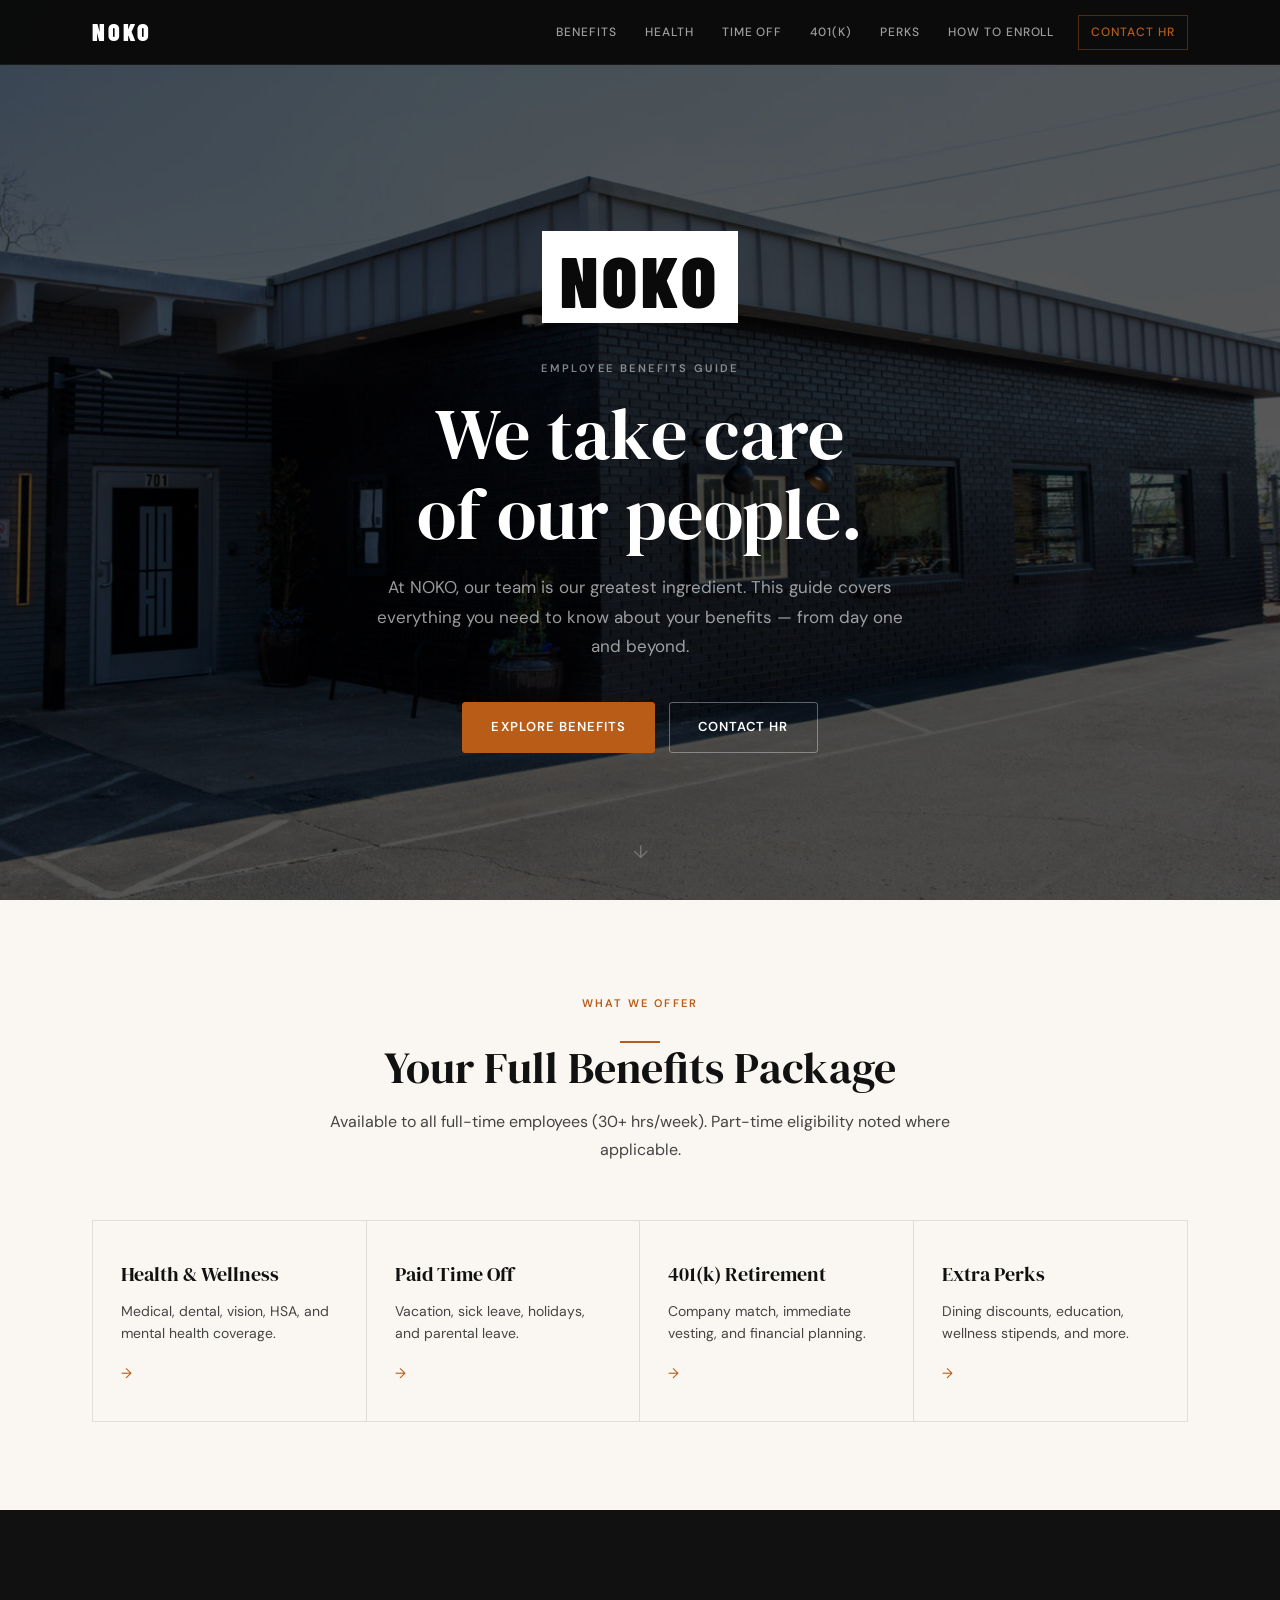
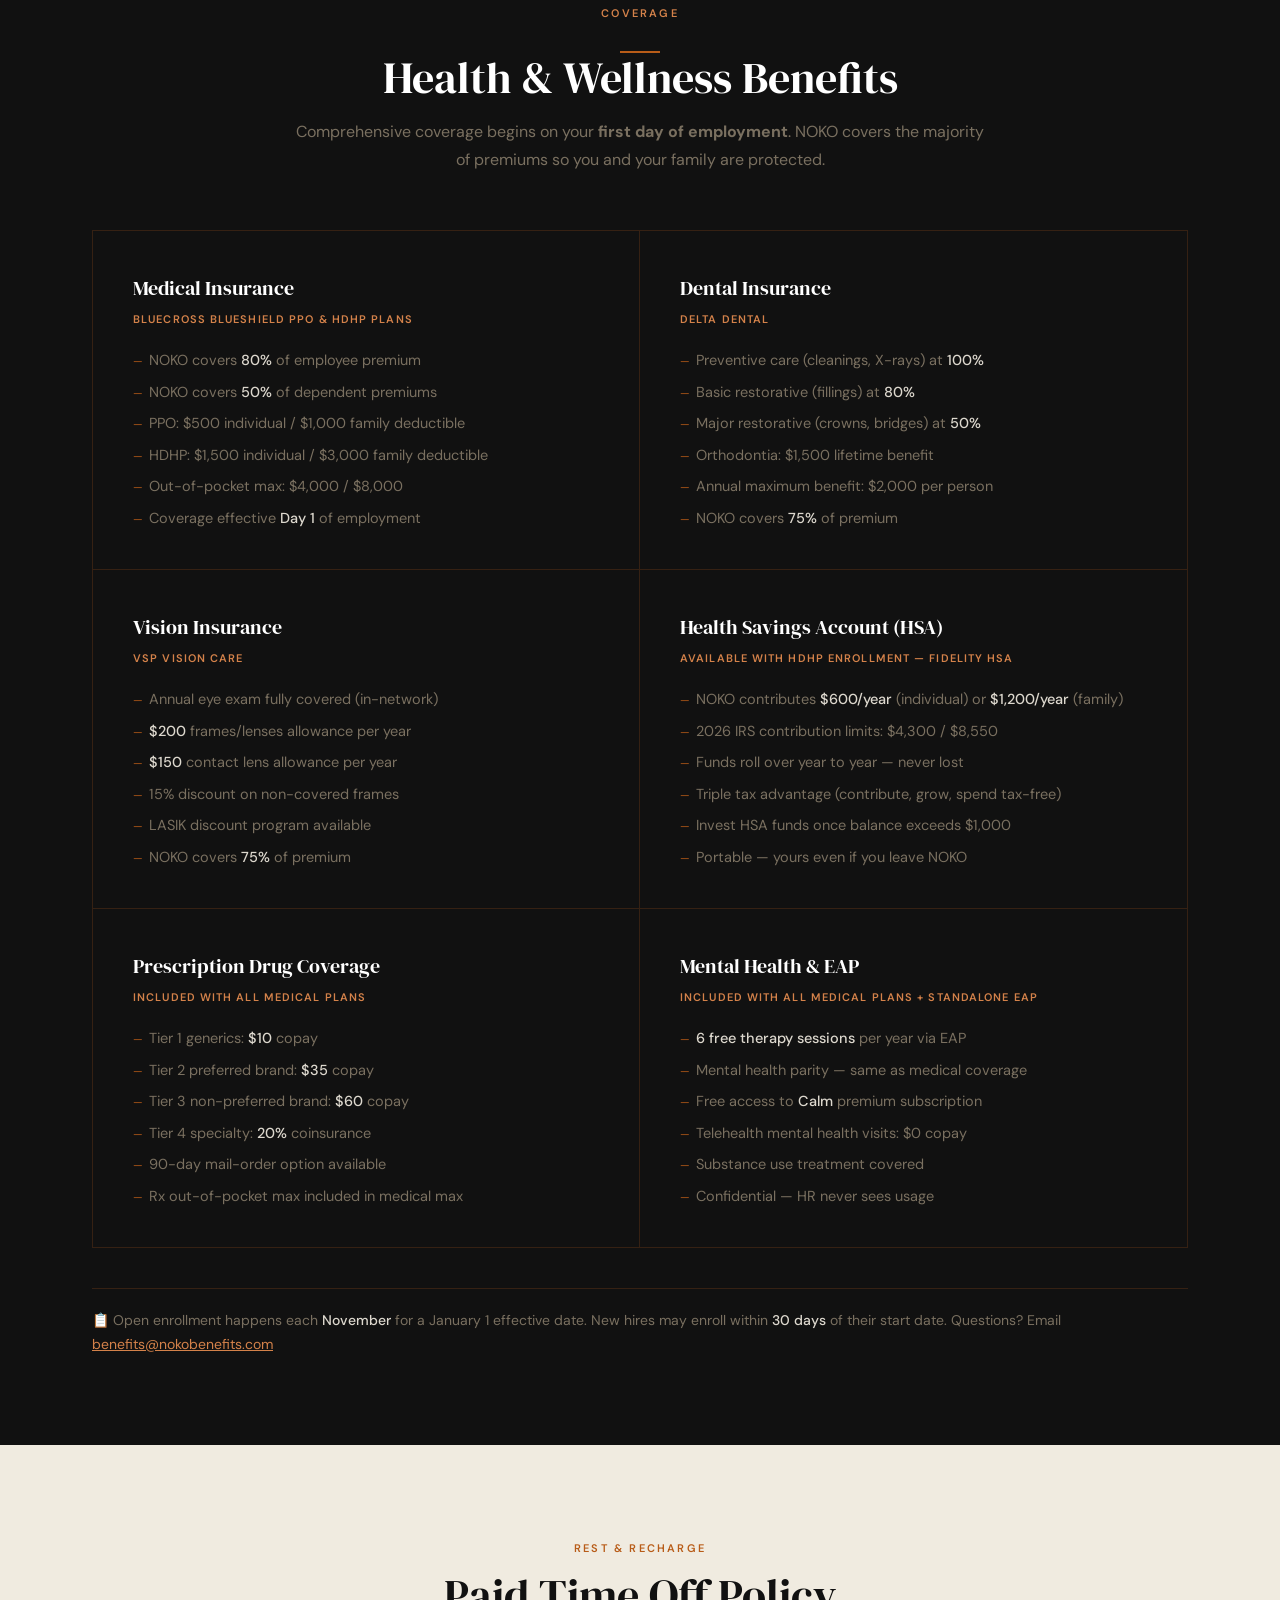
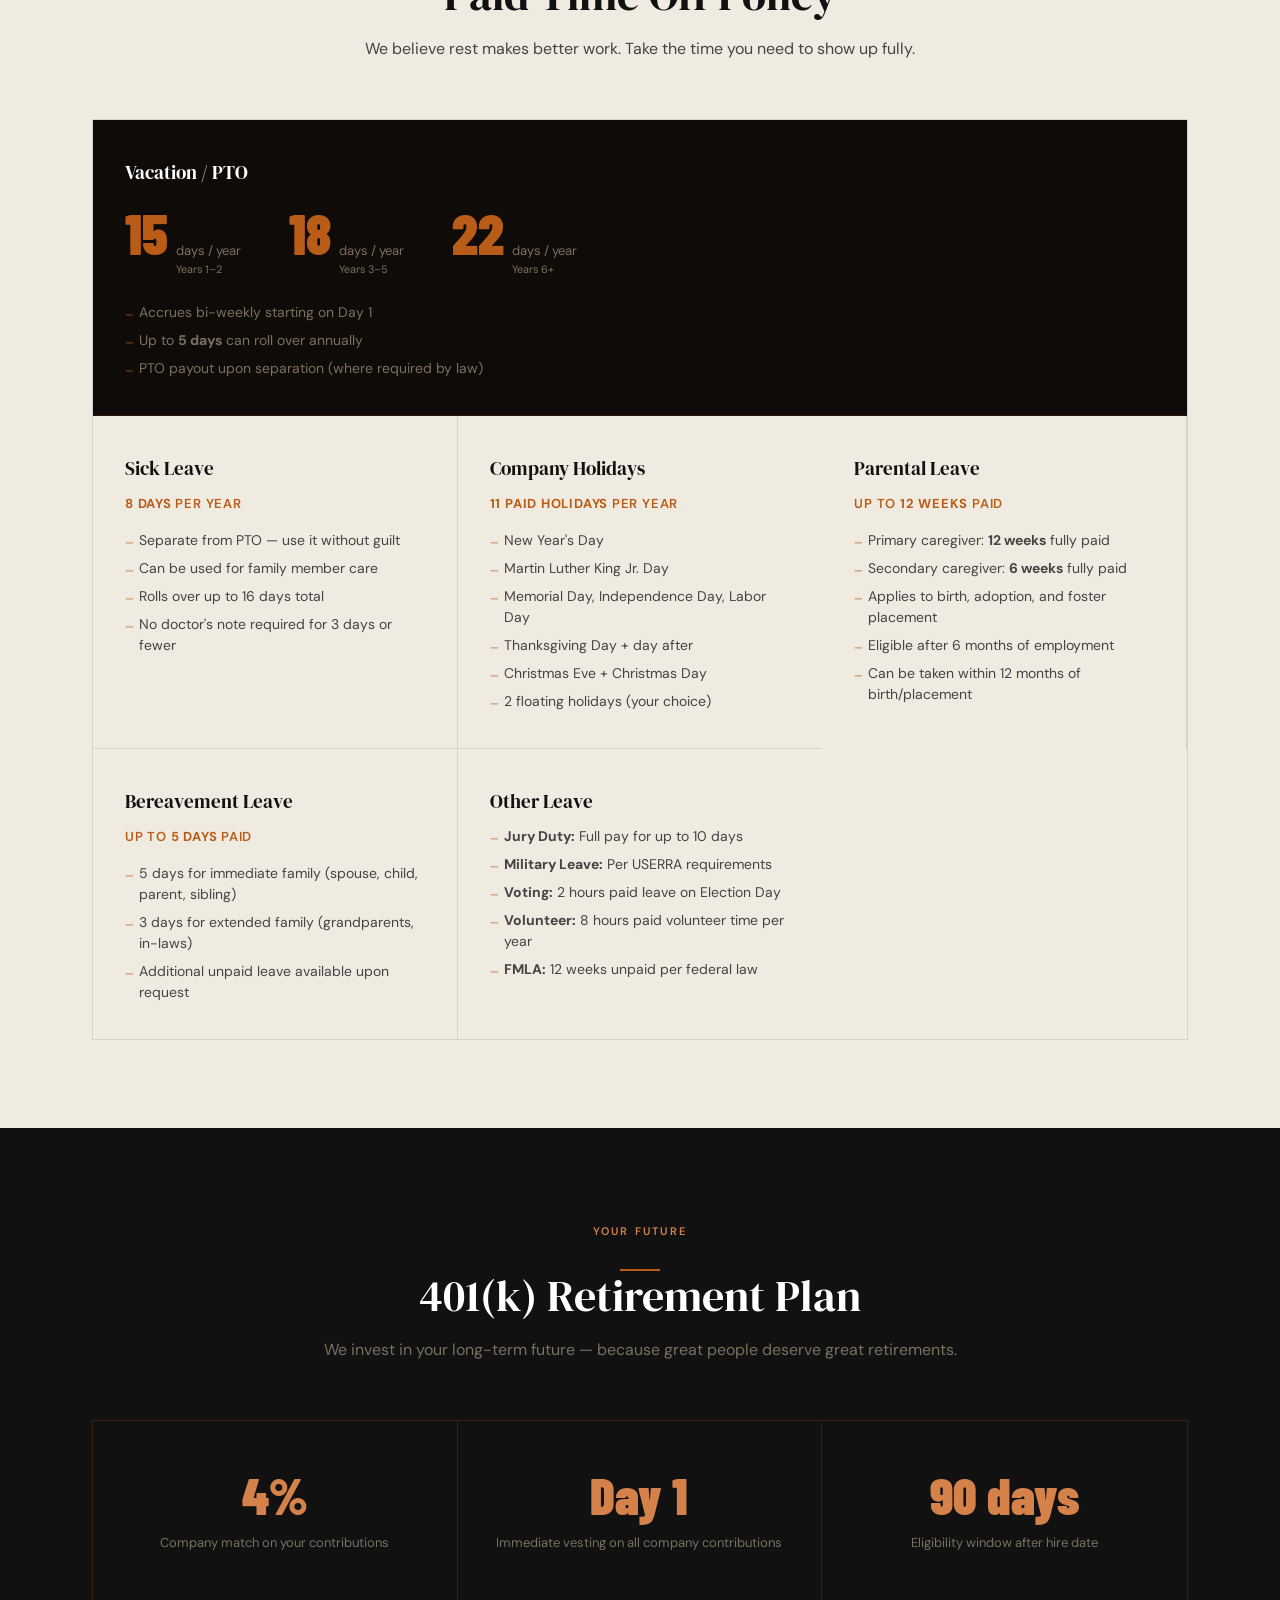
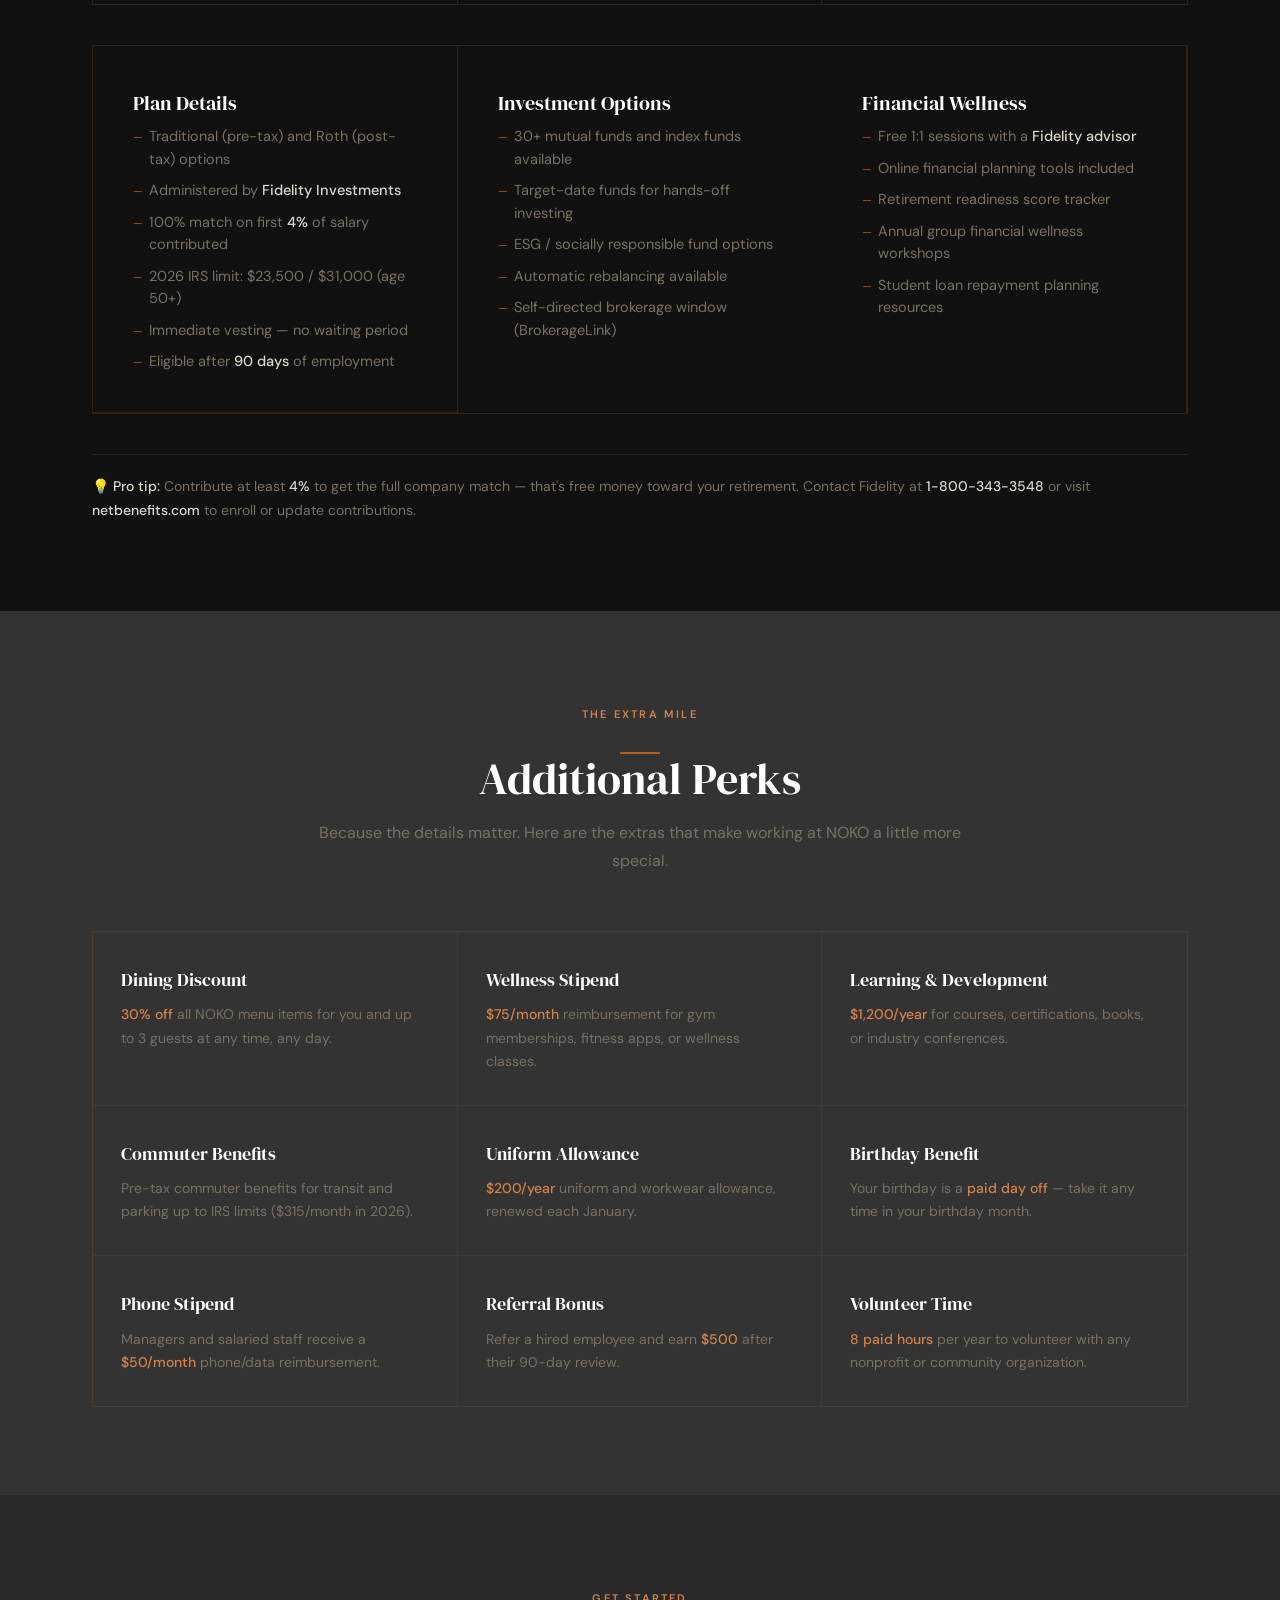
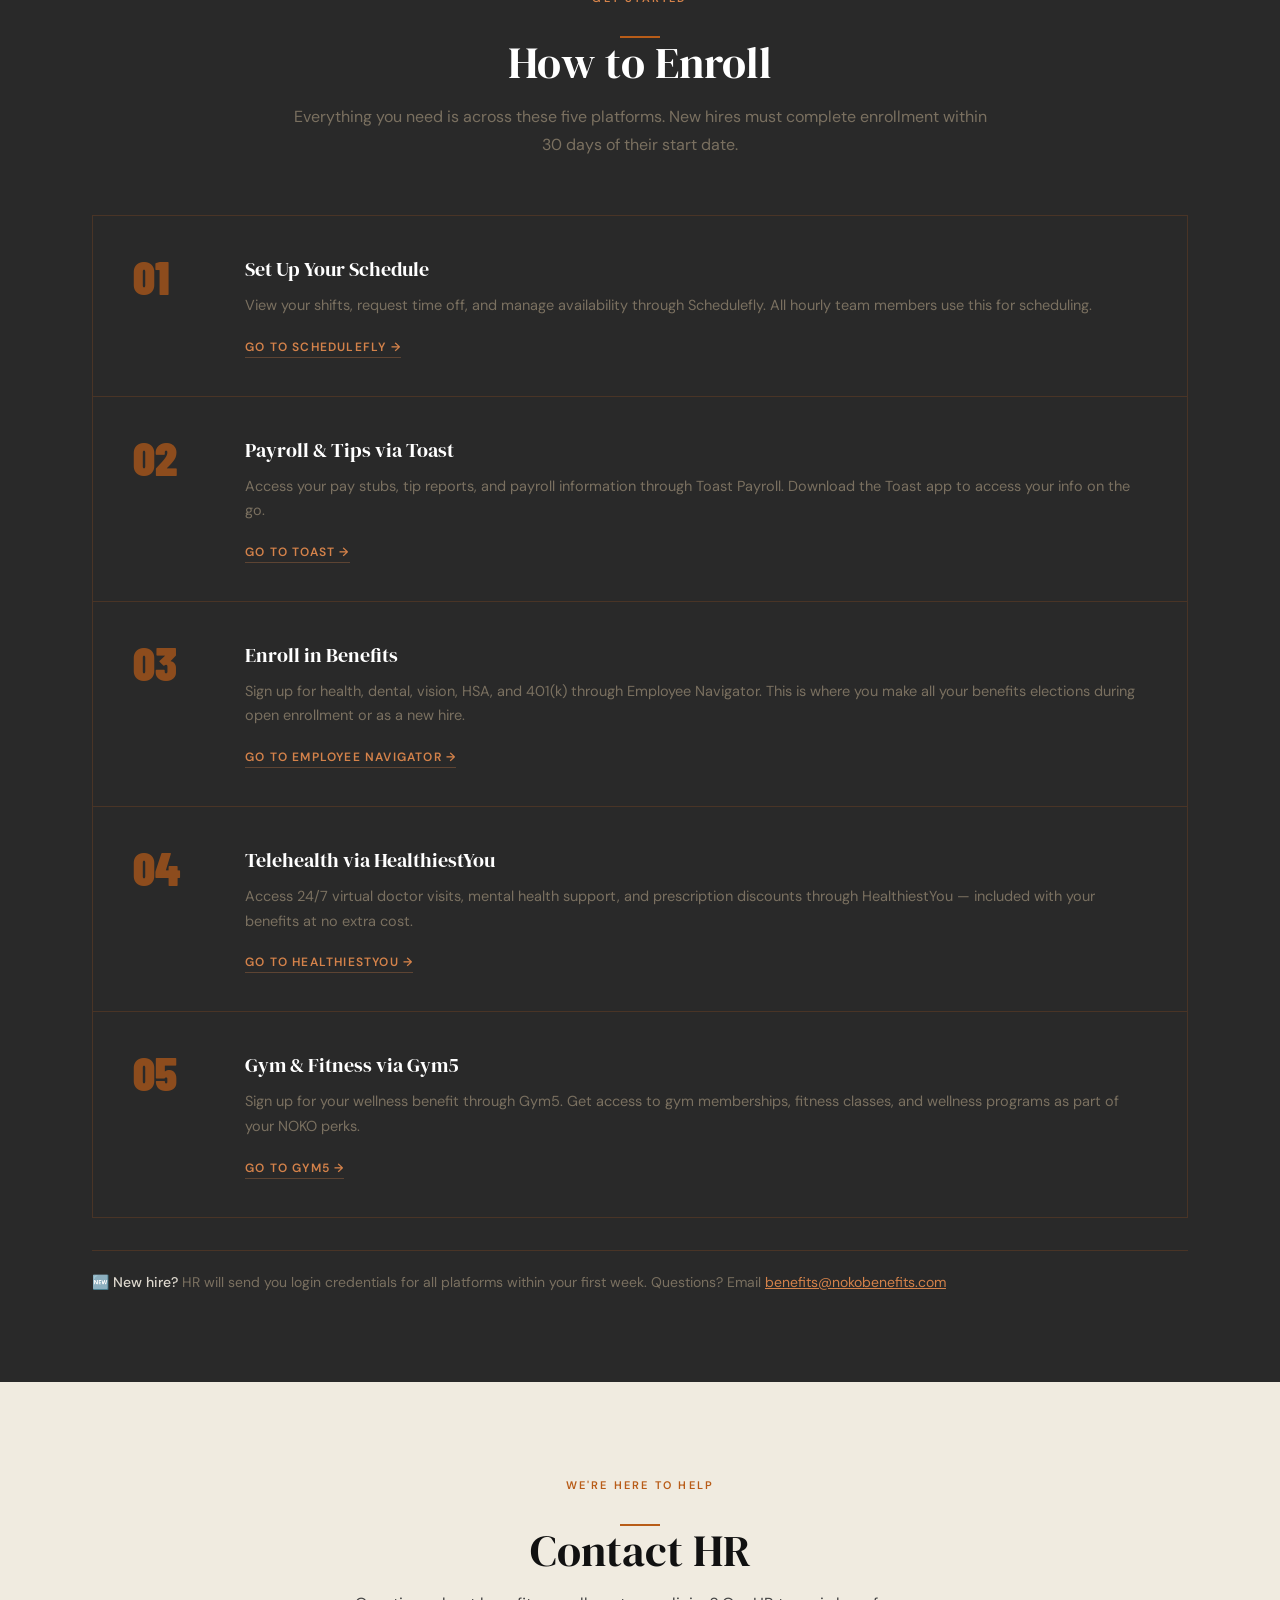
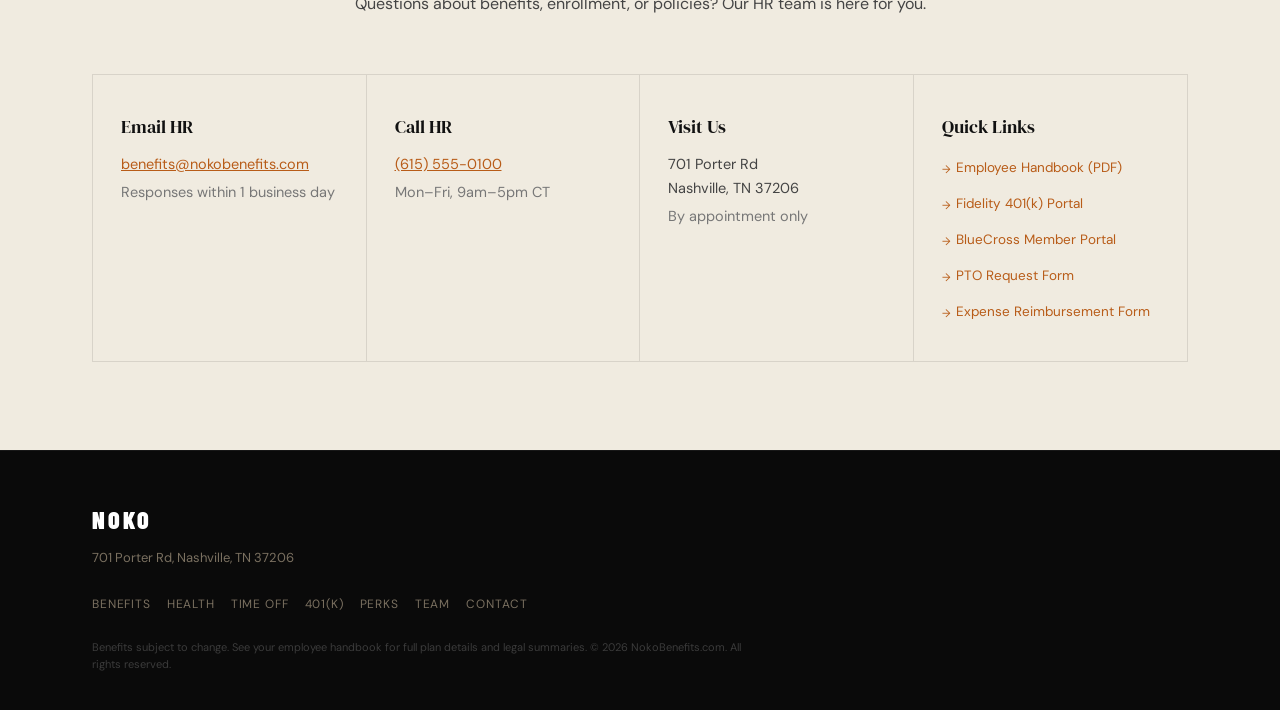
==== index.html @ 3b979378 "Redesign to traditional editorial style, less AI-looking - Replaced rounded bubbly cards with clean " ====
<!DOCTYPE html>
<html lang="en">
<head>
  <meta charset="UTF-8" />
  <meta name="viewport" content="width=device-width, initial-scale=1.0" />
  <title>NokoBenefits.com — Employee Benefits</title>
  <link rel="preconnect" href="https://fonts.googleapis.com" />
  <link rel="preconnect" href="https://fonts.gstatic.com" crossorigin />
  <link href="https://fonts.googleapis.com/css2?family=Barlow+Condensed:wght@700;800;900&family=DM+Serif+Display&family=DM+Sans:wght@300;400;500;600&display=swap" rel="stylesheet" />
  <link rel="stylesheet" href="styles.css" />
</head>
<body>

  <!-- ==============================
       HEADER / NAV
  ============================== -->
  <header class="site-header">
    <div class="container header-inner">
      <a href="#home" class="logo">NOKO</a>
      <button class="nav-toggle" aria-label="Toggle navigation" onclick="toggleNav()">
        <span></span><span></span><span></span>
      </button>
      <nav class="site-nav" id="site-nav">
        <a href="#benefits">Benefits</a>
        <a href="#health">Health</a>
        <a href="#pto">Time Off</a>
        <a href="#retirement">401(k)</a>
        <a href="#perks">Perks</a>
        <a href="#enroll">How to Enroll</a>
        <a href="#contact" class="nav-cta">Contact HR</a>
      </nav>
    </div>
  </header>

  <!-- ==============================
       HERO
  ============================== -->
  <section id="home" class="hero">
    <div class="container hero-inner">
      <div class="hero-logo-block">NOKO</div>
      <p class="hero-eyebrow">Employee Benefits Guide</p>
      <h1 class="hero-title">We take care<br />of our people.</h1>
      <p class="hero-sub">At NOKO, our team is our greatest ingredient. This guide covers everything you need to know about your benefits — from day one and beyond.</p>
      <div class="hero-actions">
        <a href="#benefits" class="btn btn-primary">Explore Benefits</a>
        <a href="#contact" class="btn btn-ghost">Contact HR</a>
      </div>
    </div>
    <div class="hero-scroll-hint">↓</div>
  </section>

  <!-- ==============================
       BENEFITS OVERVIEW CARDS
  ============================== -->
  <section id="benefits" class="section section-light">
    <div class="container">
      <div class="section-header">
        <p class="eyebrow">What We Offer</p>
        <div class="section-rule"></div>
        <h2>Your Full Benefits Package</h2>
        <p class="section-sub">Available to all full-time employees (30+ hrs/week). Part-time eligibility noted where applicable.</p>
      </div>
      <div class="overview-grid">
        <a href="#health" class="overview-card">
          <div class="overview-icon">⚕️</div>
          <h3>Health & Wellness</h3>
          <p>Medical, dental, vision, HSA, and mental health coverage.</p>
        </a>
        <a href="#pto" class="overview-card">
          <div class="overview-icon">🌿</div>
          <h3>Paid Time Off</h3>
          <p>Vacation, sick leave, holidays, and parental leave.</p>
        </a>
        <a href="#retirement" class="overview-card">
          <div class="overview-icon">📈</div>
          <h3>401(k) Retirement</h3>
          <p>Company match, immediate vesting, and financial planning.</p>
        </a>
        <a href="#perks" class="overview-card">
          <div class="overview-icon">✦</div>
          <h3>Extra Perks</h3>
          <p>Dining discounts, education, wellness stipends, and more.</p>
        </a>
      </div>
    </div>
  </section>

  <!-- ==============================
       HEALTH INSURANCE
  ============================== -->
  <section id="health" class="section section-dark">
    <div class="container">
      <div class="section-header section-header-light">
        <p class="eyebrow eyebrow-light">Coverage</p>
        <div class="section-rule"></div>
        <h2>Health & Wellness Benefits</h2>
        <p class="section-sub">Comprehensive coverage begins on your <strong>first day of employment</strong>. NOKO covers the majority of premiums so you and your family are protected.</p>
      </div>

      <div class="benefit-grid">

        <div class="benefit-card">
          <div class="benefit-card-icon">🏥</div>
          <h3>Medical Insurance</h3>
          <p class="benefit-provider">BlueCross BlueShield PPO & HDHP plans</p>
          <ul>
            <li>NOKO covers <strong>80%</strong> of employee premium</li>
            <li>NOKO covers <strong>50%</strong> of dependent premiums</li>
            <li>PPO: $500 individual / $1,000 family deductible</li>
            <li>HDHP: $1,500 individual / $3,000 family deductible</li>
            <li>Out-of-pocket max: $4,000 / $8,000</li>
            <li>Coverage effective <strong>Day 1</strong> of employment</li>
          </ul>
        </div>

        <div class="benefit-card">
          <div class="benefit-card-icon">🦷</div>
          <h3>Dental Insurance</h3>
          <p class="benefit-provider">Delta Dental</p>
          <ul>
            <li>Preventive care (cleanings, X-rays) at <strong>100%</strong></li>
            <li>Basic restorative (fillings) at <strong>80%</strong></li>
            <li>Major restorative (crowns, bridges) at <strong>50%</strong></li>
            <li>Orthodontia: $1,500 lifetime benefit</li>
            <li>Annual maximum benefit: $2,000 per person</li>
            <li>NOKO covers <strong>75%</strong> of premium</li>
          </ul>
        </div>

        <div class="benefit-card">
          <div class="benefit-card-icon">👁️</div>
          <h3>Vision Insurance</h3>
          <p class="benefit-provider">VSP Vision Care</p>
          <ul>
            <li>Annual eye exam fully covered (in-network)</li>
            <li><strong>$200</strong> frames/lenses allowance per year</li>
            <li><strong>$150</strong> contact lens allowance per year</li>
            <li>15% discount on non-covered frames</li>
            <li>LASIK discount program available</li>
            <li>NOKO covers <strong>75%</strong> of premium</li>
          </ul>
        </div>

        <div class="benefit-card">
          <div class="benefit-card-icon">💳</div>
          <h3>Health Savings Account (HSA)</h3>
          <p class="benefit-provider">Available with HDHP enrollment — Fidelity HSA</p>
          <ul>
            <li>NOKO contributes <strong>$600/year</strong> (individual) or <strong>$1,200/year</strong> (family)</li>
            <li>2026 IRS contribution limits: $4,300 / $8,550</li>
            <li>Funds roll over year to year — never lost</li>
            <li>Triple tax advantage (contribute, grow, spend tax-free)</li>
            <li>Invest HSA funds once balance exceeds $1,000</li>
            <li>Portable — yours even if you leave NOKO</li>
          </ul>
        </div>

        <div class="benefit-card">
          <div class="benefit-card-icon">💊</div>
          <h3>Prescription Drug Coverage</h3>
          <p class="benefit-provider">Included with all medical plans</p>
          <ul>
            <li>Tier 1 generics: <strong>$10</strong> copay</li>
            <li>Tier 2 preferred brand: <strong>$35</strong> copay</li>
            <li>Tier 3 non-preferred brand: <strong>$60</strong> copay</li>
            <li>Tier 4 specialty: <strong>20%</strong> coinsurance</li>
            <li>90-day mail-order option available</li>
            <li>Rx out-of-pocket max included in medical max</li>
          </ul>
        </div>

        <div class="benefit-card">
          <div class="benefit-card-icon">🧠</div>
          <h3>Mental Health & EAP</h3>
          <p class="benefit-provider">Included with all medical plans + standalone EAP</p>
          <ul>
            <li><strong>6 free therapy sessions</strong> per year via EAP</li>
            <li>Mental health parity — same as medical coverage</li>
            <li>Free access to <strong>Calm</strong> premium subscription</li>
            <li>Telehealth mental health visits: $0 copay</li>
            <li>Substance use treatment covered</li>
            <li>Confidential — HR never sees usage</li>
          </ul>
        </div>

      </div>

      <div class="info-banner">
        <p>📋 Open enrollment happens each <strong>November</strong> for a January 1 effective date. New hires may enroll within <strong>30 days</strong> of their start date. Questions? Email <a href="mailto:benefits@nokobenefits.com">benefits@nokobenefits.com</a></p>
      </div>
    </div>
  </section>

  <!-- ==============================
       PTO
  ============================== -->
  <section id="pto" class="section section-warm">
    <div class="container">
      <div class="section-header">
        <p class="eyebrow">Rest & Recharge</p>
        <h2>Paid Time Off Policy</h2>
        <p class="section-sub">We believe rest makes better work. Take the time you need to show up fully.</p>
      </div>

      <div class="pto-grid">
        <div class="pto-card pto-featured">
          <h3>Vacation / PTO</h3>
          <div class="pto-tiers">
            <div class="pto-tier">
              <span class="pto-days">15</span>
              <span class="pto-label">days / year<br/><small>Years 1–2</small></span>
            </div>
            <div class="pto-tier">
              <span class="pto-days">18</span>
              <span class="pto-label">days / year<br/><small>Years 3–5</small></span>
            </div>
            <div class="pto-tier">
              <span class="pto-days">22</span>
              <span class="pto-label">days / year<br/><small>Years 6+</small></span>
            </div>
          </div>
          <ul class="pto-details">
            <li>Accrues bi-weekly starting on Day 1</li>
            <li>Up to <strong>5 days</strong> can roll over annually</li>
            <li>PTO payout upon separation (where required by law)</li>
          </ul>
        </div>

        <div class="pto-card">
          <div class="pto-icon">🤒</div>
          <h3>Sick Leave</h3>
          <p class="pto-amount"><strong>8 days</strong> per year</p>
          <ul>
            <li>Separate from PTO — use it without guilt</li>
            <li>Can be used for family member care</li>
            <li>Rolls over up to 16 days total</li>
            <li>No doctor's note required for 3 days or fewer</li>
          </ul>
        </div>

        <div class="pto-card">
          <div class="pto-icon">🎉</div>
          <h3>Company Holidays</h3>
          <p class="pto-amount"><strong>11 paid holidays</strong> per year</p>
          <ul>
            <li>New Year's Day</li>
            <li>Martin Luther King Jr. Day</li>
            <li>Memorial Day, Independence Day, Labor Day</li>
            <li>Thanksgiving Day + day after</li>
            <li>Christmas Eve + Christmas Day</li>
            <li>2 floating holidays (your choice)</li>
          </ul>
        </div>

        <div class="pto-card">
          <div class="pto-icon">👶</div>
          <h3>Parental Leave</h3>
          <p class="pto-amount">Up to <strong>12 weeks</strong> paid</p>
          <ul>
            <li>Primary caregiver: <strong>12 weeks</strong> fully paid</li>
            <li>Secondary caregiver: <strong>6 weeks</strong> fully paid</li>
            <li>Applies to birth, adoption, and foster placement</li>
            <li>Eligible after 6 months of employment</li>
            <li>Can be taken within 12 months of birth/placement</li>
          </ul>
        </div>

        <div class="pto-card">
          <div class="pto-icon">🕯️</div>
          <h3>Bereavement Leave</h3>
          <p class="pto-amount">Up to <strong>5 days</strong> paid</p>
          <ul>
            <li>5 days for immediate family (spouse, child, parent, sibling)</li>
            <li>3 days for extended family (grandparents, in-laws)</li>
            <li>Additional unpaid leave available upon request</li>
          </ul>
        </div>

        <div class="pto-card">
          <div class="pto-icon">⚖️</div>
          <h3>Other Leave</h3>
          <ul>
            <li><strong>Jury Duty:</strong> Full pay for up to 10 days</li>
            <li><strong>Military Leave:</strong> Per USERRA requirements</li>
            <li><strong>Voting:</strong> 2 hours paid leave on Election Day</li>
            <li><strong>Volunteer:</strong> 8 hours paid volunteer time per year</li>
            <li><strong>FMLA:</strong> 12 weeks unpaid per federal law</li>
          </ul>
        </div>
      </div>
    </div>
  </section>

  <!-- ==============================
       401(k)
  ============================== -->
  <section id="retirement" class="section section-dark">
    <div class="container">
      <div class="section-header section-header-light">
        <p class="eyebrow eyebrow-light">Your Future</p>
        <div class="section-rule"></div>
        <h2>401(k) Retirement Plan</h2>
        <p class="section-sub">We invest in your long-term future — because great people deserve great retirements.</p>
      </div>

      <div class="retirement-layout">
        <div class="retirement-highlights">
          <div class="retirement-stat">
            <span class="stat-number">4%</span>
            <span class="stat-label">Company match on your contributions</span>
          </div>
          <div class="retirement-stat">
            <span class="stat-number">Day 1</span>
            <span class="stat-label">Immediate vesting on all company contributions</span>
          </div>
          <div class="retirement-stat">
            <span class="stat-number">90 days</span>
            <span class="stat-label">Eligibility window after hire date</span>
          </div>
        </div>

        <div class="benefit-grid retirement-details-grid">
          <div class="benefit-card">
            <div class="benefit-card-icon">🏦</div>
            <h3>Plan Details</h3>
            <ul>
              <li>Traditional (pre-tax) and Roth (post-tax) options</li>
              <li>Administered by <strong>Fidelity Investments</strong></li>
              <li>100% match on first <strong>4%</strong> of salary contributed</li>
              <li>2026 IRS limit: $23,500 / $31,000 (age 50+)</li>
              <li>Immediate vesting — no waiting period</li>
              <li>Eligible after <strong>90 days</strong> of employment</li>
            </ul>
          </div>
          <div class="benefit-card">
            <div class="benefit-card-icon">📊</div>
            <h3>Investment Options</h3>
            <ul>
              <li>30+ mutual funds and index funds available</li>
              <li>Target-date funds for hands-off investing</li>
              <li>ESG / socially responsible fund options</li>
              <li>Automatic rebalancing available</li>
              <li>Self-directed brokerage window (BrokerageLink)</li>
            </ul>
          </div>
          <div class="benefit-card">
            <div class="benefit-card-icon">📚</div>
            <h3>Financial Wellness</h3>
            <ul>
              <li>Free 1:1 sessions with a <strong>Fidelity advisor</strong></li>
              <li>Online financial planning tools included</li>
              <li>Retirement readiness score tracker</li>
              <li>Annual group financial wellness workshops</li>
              <li>Student loan repayment planning resources</li>
            </ul>
          </div>
        </div>
      </div>

      <div class="info-banner">
        <p>💡 <strong>Pro tip:</strong> Contribute at least <strong>4%</strong> to get the full company match — that's free money toward your retirement. Contact Fidelity at <strong>1-800-343-3548</strong> or visit <strong>netbenefits.com</strong> to enroll or update contributions.</p>
      </div>
    </div>
  </section>

  <!-- ==============================
       EXTRA PERKS
  ============================== -->
  <section id="perks" class="section section-photo">
    <div class="container">
      <div class="section-header section-header-light">
        <p class="eyebrow eyebrow-light">The Extra Mile</p>
        <div class="section-rule"></div>
        <h2>Additional Perks</h2>
        <p class="section-sub">Because the details matter. Here are the extras that make working at NOKO a little more special.</p>
      </div>

      <div class="perks-grid">
        <div class="perk-card">
          <div class="perk-icon">🍜</div>
          <h3>Dining Discount</h3>
          <p><strong>30% off</strong> all NOKO menu items for you and up to 3 guests at any time, any day.</p>
        </div>
        <div class="perk-card">
          <div class="perk-icon">🏋️</div>
          <h3>Wellness Stipend</h3>
          <p><strong>$75/month</strong> reimbursement for gym memberships, fitness apps, or wellness classes.</p>
        </div>
        <div class="perk-card">
          <div class="perk-icon">📚</div>
          <h3>Learning & Development</h3>
          <p><strong>$1,200/year</strong> for courses, certifications, books, or industry conferences.</p>
        </div>
        <div class="perk-card">
          <div class="perk-icon">🚇</div>
          <h3>Commuter Benefits</h3>
          <p>Pre-tax commuter benefits for transit and parking up to IRS limits ($315/month in 2026).</p>
        </div>
        <div class="perk-card">
          <div class="perk-icon">👔</div>
          <h3>Uniform Allowance</h3>
          <p><strong>$200/year</strong> uniform and workwear allowance, renewed each January.</p>
        </div>
        <div class="perk-card">
          <div class="perk-icon">🎂</div>
          <h3>Birthday Benefit</h3>
          <p>Your birthday is a <strong>paid day off</strong> — take it any time in your birthday month.</p>
        </div>
        <div class="perk-card">
          <div class="perk-icon">📱</div>
          <h3>Phone Stipend</h3>
          <p>Managers and salaried staff receive a <strong>$50/month</strong> phone/data reimbursement.</p>
        </div>
        <div class="perk-card">
          <div class="perk-icon">🤝</div>
          <h3>Referral Bonus</h3>
          <p>Refer a hired employee and earn <strong>$500</strong> after their 90-day review.</p>
        </div>
        <div class="perk-card">
          <div class="perk-icon">🌍</div>
          <h3>Volunteer Time</h3>
          <p><strong>8 paid hours</strong> per year to volunteer with any nonprofit or community organization.</p>
        </div>
      </div>
    </div>
  </section>

  <!-- ==============================
       HOW TO ENROLL
  ============================== -->
  <section id="enroll" class="section section-enroll">
    <div class="container">
      <div class="section-header section-header-light">
        <p class="eyebrow eyebrow-light">Get Started</p>
        <div class="section-rule"></div>
        <h2>How to Enroll</h2>
        <p class="section-sub">Everything you need is across these five platforms. New hires must complete enrollment within 30 days of their start date.</p>
      </div>

      <div class="enroll-steps">
        <div class="enroll-step">
          <div class="enroll-number">01</div>
          <div class="enroll-content">
            <h3>Set Up Your Schedule</h3>
            <p>View your shifts, request time off, and manage availability through Schedulefly. All hourly team members use this for scheduling.</p>
            <a href="https://www.schedulefly.com" target="_blank" rel="noopener" class="enroll-link">
              Go to Schedulefly →
            </a>
          </div>
        </div>

        <div class="enroll-step">
          <div class="enroll-number">02</div>
          <div class="enroll-content">
            <h3>Payroll & Tips via Toast</h3>
            <p>Access your pay stubs, tip reports, and payroll information through Toast Payroll. Download the Toast app to access your info on the go.</p>
            <a href="https://www.toasttab.com" target="_blank" rel="noopener" class="enroll-link">
              Go to Toast →
            </a>
          </div>
        </div>

        <div class="enroll-step">
          <div class="enroll-number">03</div>
          <div class="enroll-content">
            <h3>Enroll in Benefits</h3>
            <p>Sign up for health, dental, vision, HSA, and 401(k) through Employee Navigator. This is where you make all your benefits elections during open enrollment or as a new hire.</p>
            <a href="https://www.employeenavigator.com/identity/Account/Login?ReturnUrl=%2Fidentity%2Fconnect%2Fauthorize%2Fcallback%3FauthzId%3DF85E530762838FB880C4853B6EF2E0CE0F53A431371728C38BFF9FEA0D99EBF4" target="_blank" rel="noopener" class="enroll-link">
              Go to Employee Navigator →
            </a>
          </div>
        </div>
        <div class="enroll-step">
          <div class="enroll-number">04</div>
          <div class="enroll-content">
            <h3>Telehealth via HealthiestYou</h3>
            <p>Access 24/7 virtual doctor visits, mental health support, and prescription discounts through HealthiestYou — included with your benefits at no extra cost.</p>
            <a href="https://www.healthiestyou.com" target="_blank" rel="noopener" class="enroll-link">
              Go to HealthiestYou →
            </a>
          </div>
        </div>

        <div class="enroll-step">
          <div class="enroll-number">05</div>
          <div class="enroll-content">
            <h3>Gym & Fitness via Gym5</h3>
            <p>Sign up for your wellness benefit through Gym5. Get access to gym memberships, fitness classes, and wellness programs as part of your NOKO perks.</p>
            <a href="https://www.gym5.com" target="_blank" rel="noopener" class="enroll-link">
              Go to Gym5 →
            </a>
          </div>
        </div>
      </div>

      <div class="enroll-note">
        <p>🆕 <strong>New hire?</strong> HR will send you login credentials for all platforms within your first week. Questions? Email <a href="mailto:benefits@nokobenefits.com">benefits@nokobenefits.com</a></p>
      </div>
    </div>
  </section>

  <!-- ==============================
       CONTACT / HR
  ============================== -->
  <section id="contact" class="section section-warm">
    <div class="container">
      <div class="section-header">
        <p class="eyebrow">We're Here to Help</p>
        <div class="section-rule"></div>
        <h2>Contact HR</h2>
        <p class="section-sub">Questions about benefits, enrollment, or policies? Our HR team is here for you.</p>
      </div>

      <div class="contact-grid">
        <div class="contact-card">
          <div class="contact-icon">✉️</div>
          <h3>Email HR</h3>
          <p><a href="mailto:benefits@nokobenefits.com">benefits@nokobenefits.com</a></p>
          <p class="contact-note">Responses within 1 business day</p>
        </div>
        <div class="contact-card">
          <div class="contact-icon">📞</div>
          <h3>Call HR</h3>
          <p><a href="tel:+16155550100">(615) 555-0100</a></p>
          <p class="contact-note">Mon–Fri, 9am–5pm CT</p>
        </div>
        <div class="contact-card">
          <div class="contact-icon">📍</div>
          <h3>Visit Us</h3>
          <p>701 Porter Rd<br />Nashville, TN 37206</p>
          <p class="contact-note">By appointment only</p>
        </div>
        <div class="contact-card">
          <div class="contact-icon">🔗</div>
          <h3>Quick Links</h3>
          <ul class="quick-links">
            <li><a href="#">Employee Handbook (PDF)</a></li>
            <li><a href="#">Fidelity 401(k) Portal</a></li>
            <li><a href="#">BlueCross Member Portal</a></li>
            <li><a href="#">PTO Request Form</a></li>
            <li><a href="#">Expense Reimbursement Form</a></li>
          </ul>
        </div>
      </div>
    </div>
  </section>

  <!-- ==============================
       FOOTER
  ============================== -->
  <footer class="site-footer">
    <div class="container footer-inner">
      <div class="footer-brand">
        <span class="logo">NOKO</span>
        <p>701 Porter Rd, Nashville, TN 37206</p>
      </div>
      <div class="footer-links">
        <a href="#benefits">Benefits</a>
        <a href="#health">Health</a>
        <a href="#pto">Time Off</a>
        <a href="#retirement">401(k)</a>
        <a href="#perks">Perks</a>
        <a href="#team">Team</a>
        <a href="#contact">Contact</a>
      </div>
      <p class="footer-legal">Benefits subject to change. See your employee handbook for full plan details and legal summaries. © 2026 NokoBenefits.com. All rights reserved.</p>
    </div>
  </footer>

  <script src="team-data.js"></script>
  <script src="app.js"></script>

</body>
</html>
---- styles.css ----
/* ==============================================
   NOKO EMPLOYEE BENEFITS — STYLESHEET

   EASY EDITING GUIDE:
   - Colors: Edit the :root variables below
   - Fonts: Change --font-heading / --font-body
   - Spacing: Adjust --section-padding
============================================== */

:root {
  --black:         #0a0a0a;
  --dark:          #111111;
  --dark-surface:  #1a1a1a;
  --warm-dark:     #0f0b08;
  --warm-mid:      #f0ebe0;
  --warm-light:    #faf7f2;
  --white:         #ffffff;

  --accent:        #b85c18;
  --accent-light:  #d4824a;
  --rule:          rgba(200,98,26,0.2);
  --rule-light:    rgba(0,0,0,0.1);

  --text-dark:     #111111;
  --text-mid:      #444444;
  --text-light:    #777777;
  --text-on-dark:  #ddd8ce;
  --text-muted-dark: #7a7060;

  --font-heading:  'Barlow Condensed', 'Arial Narrow', sans-serif;
  --font-body:     'DM Sans', system-ui, sans-serif;
  --font-serif:    'DM Serif Display', Georgia, serif;

  --section-padding: 88px;
  --container-max:   1160px;
  --radius:          3px;
}

*, *::before, *::after { box-sizing: border-box; margin: 0; padding: 0; }
html { scroll-behavior: smooth; }
body {
  font-family: var(--font-body);
  font-size: 16px;
  line-height: 1.75;
  color: var(--text-dark);
  background: var(--white);
  -webkit-font-smoothing: antialiased;
}
img { max-width: 100%; display: block; }
a { color: inherit; }
ul { list-style: none; }

.container {
  max-width: var(--container-max);
  margin: 0 auto;
  padding: 0 32px;
}

.section { padding: var(--section-padding) 0; }
.section-light  { background: var(--warm-light); }
.section-dark   { background: var(--dark); color: var(--text-on-dark); }
.section-warm   { background: var(--warm-mid); }

/* ==============================================
   SECTION HEADERS
============================================== */
.section-header {
  max-width: 700px;
  margin: 0 auto 56px;
  text-align: center;
}
.section-header-left {
  max-width: 100%;
  text-align: left;
  margin-bottom: 48px;
}
.section-header-light h2 { color: var(--white); }
.section-header-light .section-sub { color: var(--text-muted-dark); }

.eyebrow {
  display: inline-block;
  font-size: 11px;
  font-weight: 600;
  letter-spacing: 0.2em;
  text-transform: uppercase;
  color: var(--accent);
  margin-bottom: 12px;
}
.eyebrow-light { color: var(--accent-light); }

.section-header h2 {
  font-family: var(--font-serif);
  font-size: clamp(30px, 4vw, 44px);
  font-weight: 400;
  line-height: 1.15;
  margin-bottom: 14px;
  color: var(--text-dark);
}
.section-header-light h2 { color: var(--white); }

.section-sub {
  font-size: 16px;
  color: var(--text-mid);
  line-height: 1.75;
}

/* Horizontal rule divider */
.section-rule {
  width: 40px;
  height: 2px;
  background: var(--accent);
  margin: 16px auto 0;
}
.section-rule-left { margin-left: 0; }

/* ==============================================
   BUTTONS
============================================== */
.btn {
  display: inline-block;
  padding: 13px 28px;
  font-family: var(--font-body);
  font-size: 13px;
  font-weight: 600;
  letter-spacing: 0.08em;
  text-transform: uppercase;
  text-decoration: none;
  cursor: pointer;
  transition: all 0.18s ease;
  border-radius: var(--radius);
}
.btn-primary {
  background: var(--accent);
  color: var(--white);
  border: 1px solid var(--accent);
}
.btn-primary:hover { background: var(--accent-light); border-color: var(--accent-light); }
.btn-ghost {
  background: transparent;
  color: var(--white);
  border: 1px solid rgba(255,255,255,0.35);
}
.btn-ghost:hover { border-color: var(--white); }

/* ==============================================
   HEADER
============================================== */
.site-header {
  position: fixed;
  top: 0; left: 0; right: 0;
  z-index: 100;
  background: rgba(10,10,10,0.97);
  border-bottom: 1px solid rgba(255,255,255,0.06);
}
.header-inner {
  display: flex;
  align-items: center;
  justify-content: space-between;
  height: 64px;
}
.logo {
  font-family: var(--font-heading);
  font-size: 24px;
  font-weight: 900;
  letter-spacing: 0.12em;
  text-transform: uppercase;
  color: var(--white);
  text-decoration: none;
}
.site-nav {
  display: flex;
  align-items: center;
  gap: 4px;
}
.site-nav a {
  font-size: 12px;
  font-weight: 500;
  letter-spacing: 0.08em;
  text-transform: uppercase;
  color: rgba(255,255,255,0.6);
  text-decoration: none;
  padding: 6px 12px;
  transition: color 0.15s;
}
.site-nav a:hover { color: var(--white); }
.nav-cta {
  color: var(--accent) !important;
  border: 1px solid rgba(184,92,24,0.4);
  margin-left: 8px;
}
.nav-cta:hover { border-color: var(--accent) !important; color: var(--accent-light) !important; }

.nav-toggle {
  display: none;
  flex-direction: column;
  gap: 5px;
  background: none;
  border: none;
  cursor: pointer;
  padding: 4px;
}
.nav-toggle span {
  display: block;
  width: 22px;
  height: 1.5px;
  background: var(--white);
  border-radius: 1px;
  transition: 0.3s;
}

/* ==============================================
   HERO
============================================== */
.hero {
  min-height: 100vh;
  background: var(--black);
  background-image: url('exterior.jpg');
  background-size: cover;
  background-position: center;
  display: flex;
  flex-direction: column;
  align-items: center;
  justify-content: center;
  position: relative;
  padding-top: 64px;
}
.hero::before {
  content: '';
  position: absolute;
  inset: 0;
  background: rgba(0,0,0,0.65);
}
.hero-inner {
  position: relative;
  text-align: center;
  max-width: 760px;
  padding: 80px 32px 60px;
}
.hero-logo-block {
  display: inline-block;
  background: var(--white);
  color: var(--black);
  font-family: var(--font-heading);
  font-weight: 900;
  font-size: clamp(40px, 7vw, 72px);
  letter-spacing: 0.06em;
  text-transform: uppercase;
  line-height: 1;
  padding: 12px 18px 8px;
  margin-bottom: 36px;
}
.hero-eyebrow {
  font-size: 11px;
  font-weight: 600;
  letter-spacing: 0.22em;
  text-transform: uppercase;
  color: rgba(255,255,255,0.5);
  margin-bottom: 16px;
}
.hero-title {
  font-family: var(--font-serif);
  font-weight: 400;
  font-size: clamp(40px, 6vw, 72px);
  line-height: 1.1;
  color: var(--white);
  margin-bottom: 20px;
}
.hero-sub {
  font-size: 17px;
  color: rgba(255,255,255,0.6);
  line-height: 1.75;
  margin-bottom: 40px;
  max-width: 540px;
  margin-left: auto;
  margin-right: auto;
}
.hero-actions {
  display: flex;
  gap: 14px;
  justify-content: center;
  flex-wrap: wrap;
}
.hero-scroll-hint {
  position: absolute;
  bottom: 32px;
  left: 50%;
  transform: translateX(-50%);
  color: rgba(255,255,255,0.25);
  font-size: 18px;
  animation: bob 2s ease-in-out infinite;
}
@keyframes bob {
  0%, 100% { transform: translateX(-50%) translateY(0); }
  50%       { transform: translateX(-50%) translateY(7px); }
}

/* ==============================================
   OVERVIEW GRID
============================================== */
.overview-grid {
  display: grid;
  grid-template-columns: repeat(4, 1fr);
  border: 1px solid var(--rule-light);
}
.overview-card {
  display: block;
  padding: 36px 28px;
  text-decoration: none;
  color: var(--text-dark);
  border-right: 1px solid var(--rule-light);
  transition: background 0.2s;
}
.overview-card:last-child { border-right: none; }
.overview-card:hover { background: var(--white); }
.overview-icon { display: none; }
.overview-card h3 {
  font-family: var(--font-serif);
  font-size: 20px;
  font-weight: 400;
  margin-bottom: 8px;
  color: var(--text-dark);
}
.overview-card p {
  font-size: 14px;
  color: var(--text-mid);
  line-height: 1.6;
}
.overview-card::after {
  content: '→';
  display: block;
  margin-top: 16px;
  font-size: 14px;
  color: var(--accent);
}

/* ==============================================
   BENEFIT LAYOUT — TWO COLUMN
============================================== */
.benefit-grid {
  display: grid;
  grid-template-columns: repeat(2, 1fr);
  gap: 0;
  border: 1px solid var(--rule);
  margin-bottom: 40px;
}
.benefit-card {
  padding: 40px 40px;
  border-right: 1px solid var(--rule);
  border-bottom: 1px solid var(--rule);
}
.benefit-card:nth-child(even) { border-right: none; }
.benefit-card:nth-last-child(-n+2) { border-bottom: none; }
.benefit-card-icon { display: none; }

.benefit-card h3 {
  font-family: var(--font-serif);
  font-size: 20px;
  font-weight: 400;
  color: var(--white);
  margin-bottom: 4px;
}
.benefit-provider {
  font-size: 11px;
  font-weight: 600;
  letter-spacing: 0.1em;
  text-transform: uppercase;
  color: var(--accent-light);
  margin-bottom: 20px;
}
.benefit-card ul {
  display: flex;
  flex-direction: column;
  gap: 9px;
}
.benefit-card li {
  font-size: 14.5px;
  color: var(--text-muted-dark);
  padding-left: 16px;
  position: relative;
  line-height: 1.55;
}
.benefit-card li::before {
  content: '—';
  position: absolute;
  left: 0;
  color: var(--accent);
  font-size: 11px;
  top: 4px;
}
.benefit-card li strong { color: var(--text-on-dark); font-weight: 500; }

.info-banner {
  border-top: 1px solid var(--rule);
  padding: 20px 0 0;
  font-size: 14px;
  color: var(--text-muted-dark);
  line-height: 1.7;
}
.info-banner a { color: var(--accent-light); }
.info-banner strong { color: var(--text-on-dark); font-weight: 500; }

/* ==============================================
   PTO SECTION
============================================== */
.pto-grid {
  display: grid;
  grid-template-columns: repeat(3, 1fr);
  gap: 0;
  border: 1px solid var(--rule-light);
}
.pto-card {
  padding: 36px 32px;
  border-right: 1px solid var(--rule-light);
  border-bottom: 1px solid var(--rule-light);
}
.pto-card:nth-child(3n) { border-right: none; }
.pto-card:nth-last-child(-n+3) { border-bottom: none; }

.pto-featured {
  grid-column: 1 / -1;
  border-right: none;
  background: var(--warm-dark);
  border-color: rgba(200,98,26,0.15);
}
.pto-icon { display: none; }
.pto-card h3 {
  font-family: var(--font-serif);
  font-size: 19px;
  font-weight: 400;
  margin-bottom: 8px;
  color: var(--text-dark);
}
.pto-featured h3 { color: var(--white); }
.pto-amount {
  font-size: 13px;
  font-weight: 600;
  letter-spacing: 0.06em;
  text-transform: uppercase;
  color: var(--accent);
  margin-bottom: 14px;
}
.pto-card ul { display: flex; flex-direction: column; gap: 7px; }
.pto-card li {
  font-size: 14px;
  color: var(--text-mid);
  padding-left: 14px;
  position: relative;
  line-height: 1.5;
}
.pto-featured li { color: var(--text-muted-dark); }
.pto-card li::before {
  content: '—';
  position: absolute;
  left: 0;
  color: var(--accent);
  font-size: 10px;
  top: 5px;
}

.pto-tiers {
  display: flex;
  gap: 48px;
  margin: 16px 0 24px;
}
.pto-tier { display: flex; align-items: baseline; gap: 8px; }
.pto-days {
  font-family: var(--font-heading);
  font-weight: 900;
  font-size: 56px;
  color: var(--accent);
  line-height: 1;
}
.pto-label {
  font-size: 13px;
  color: var(--text-muted-dark);
  line-height: 1.4;
}

/* ==============================================
   RETIREMENT
============================================== */
.retirement-highlights {
  display: grid;
  grid-template-columns: repeat(3, 1fr);
  border: 1px solid var(--rule);
  margin-bottom: 40px;
}
.retirement-stat {
  padding: 48px 36px;
  border-right: 1px solid var(--rule);
  text-align: center;
}
.retirement-stat:last-child { border-right: none; }
.stat-number {
  display: block;
  font-family: var(--font-heading);
  font-weight: 900;
  font-size: clamp(36px, 4vw, 52px);
  color: var(--accent-light);
  margin-bottom: 8px;
  line-height: 1;
}
.stat-label {
  font-size: 13px;
  color: var(--text-muted-dark);
  line-height: 1.5;
}
.retirement-details-grid { grid-template-columns: repeat(3, 1fr); }

/* ==============================================
   PERKS
============================================== */
.section-photo {
  position: relative;
  color: var(--text-on-dark);
  background-image: url('food.jpg');
  background-size: cover;
  background-position: center;
  background-attachment: fixed;
}
.section-photo::before {
  content: '';
  position: absolute;
  inset: 0;
  background: rgba(0,0,0,0.80);
}
.section-photo .container { position: relative; }

.perks-grid {
  display: grid;
  grid-template-columns: repeat(3, 1fr);
  border: 1px solid rgba(184,92,24,0.2);
}
.perk-card {
  padding: 32px 28px;
  border-right: 1px solid rgba(184,92,24,0.15);
  border-bottom: 1px solid rgba(184,92,24,0.15);
  background: transparent;
}
.perk-card:nth-child(3n) { border-right: none; }
.perk-card:nth-last-child(-n+3) { border-bottom: none; }
.perk-icon { display: none; }
.perk-card h3 {
  font-family: var(--font-serif);
  font-size: 18px;
  font-weight: 400;
  color: var(--white);
  margin-bottom: 8px;
}
.perk-card p {
  font-size: 14px;
  color: var(--text-muted-dark);
  line-height: 1.65;
}
.perk-card strong { color: var(--accent-light); font-weight: 500; }

/* ==============================================
   HOW TO ENROLL
============================================== */
.section-enroll {
  position: relative;
  color: var(--text-on-dark);
  background-image: url('noko 2.jpg');
  background-size: cover;
  background-position: center;
  background-attachment: fixed;
}
.section-enroll::before {
  content: '';
  position: absolute;
  inset: 0;
  background: rgba(0,0,0,0.84);
}
.section-enroll .container { position: relative; }

.enroll-steps {
  display: flex;
  flex-direction: column;
  border: 1px solid var(--rule);
  margin-bottom: 32px;
}
.enroll-step {
  display: grid;
  grid-template-columns: 80px 1fr;
  gap: 32px;
  padding: 36px 40px;
  border-bottom: 1px solid var(--rule);
  align-items: start;
}
.enroll-step:last-child { border-bottom: none; }
.enroll-number {
  font-family: var(--font-heading);
  font-weight: 900;
  font-size: 48px;
  color: var(--accent);
  line-height: 1;
  opacity: 0.7;
}
.enroll-content h3 {
  font-family: var(--font-serif);
  font-size: 20px;
  font-weight: 400;
  color: var(--white);
  margin-bottom: 6px;
}
.enroll-content p {
  font-size: 14.5px;
  color: var(--text-muted-dark);
  line-height: 1.7;
  margin-bottom: 14px;
}
.enroll-link {
  font-size: 12px;
  font-weight: 600;
  letter-spacing: 0.1em;
  text-transform: uppercase;
  color: var(--accent-light);
  text-decoration: none;
  border-bottom: 1px solid rgba(212,130,74,0.3);
  padding-bottom: 2px;
  transition: color 0.15s, border-color 0.15s;
}
.enroll-link:hover { color: var(--white); border-color: rgba(255,255,255,0.4); }
.enroll-note {
  border-top: 1px solid var(--rule);
  padding-top: 20px;
  font-size: 14px;
  color: var(--text-muted-dark);
  line-height: 1.7;
}
.enroll-note a { color: var(--accent-light); }
.enroll-note strong { color: var(--text-on-dark); font-weight: 500; }

/* ==============================================
   CONTACT
============================================== */
.contact-grid {
  display: grid;
  grid-template-columns: repeat(4, 1fr);
  border: 1px solid var(--rule-light);
}
.contact-card {
  padding: 36px 28px;
  border-right: 1px solid var(--rule-light);
}
.contact-card:last-child { border-right: none; }
.contact-icon { display: none; }
.contact-card h3 {
  font-family: var(--font-serif);
  font-size: 18px;
  font-weight: 400;
  margin-bottom: 10px;
  color: var(--text-dark);
}
.contact-card p {
  font-size: 14.5px;
  color: var(--text-mid);
  line-height: 1.65;
}
.contact-card a { color: var(--accent); }
.contact-note { font-size: 12px; color: var(--text-light) !important; margin-top: 4px; }
.quick-links { display: flex; flex-direction: column; gap: 8px; margin-top: 4px; }
.quick-links a {
  font-size: 13.5px;
  color: var(--accent);
  text-decoration: none;
  padding-left: 14px;
  position: relative;
  line-height: 1.5;
}
.quick-links a::before { content: '→'; position: absolute; left: 0; font-size: 11px; top: 2px; }
.quick-links a:hover { text-decoration: underline; }

/* ==============================================
   FOOTER
============================================== */
.site-footer {
  background: var(--black);
  border-top: 1px solid rgba(255,255,255,0.06);
  padding: 48px 0 36px;
}
.footer-inner { display: flex; flex-direction: column; gap: 20px; }
.footer-brand .logo { display: block; margin-bottom: 6px; }
.footer-brand p { font-size: 13px; color: var(--text-muted-dark); }
.footer-links { display: flex; gap: 0; flex-wrap: wrap; }
.footer-links a {
  font-size: 12px;
  letter-spacing: 0.07em;
  text-transform: uppercase;
  color: var(--text-muted-dark);
  text-decoration: none;
  padding: 4px 16px 4px 0;
  transition: color 0.15s;
}
.footer-links a:hover { color: var(--white); }
.footer-legal { font-size: 11px; color: rgba(255,255,255,0.2); line-height: 1.6; max-width: 680px; }

/* Directory styles (kept for reference, section removed) */
.dir-search, .dir-filter, .team-table, .result-count, .no-results { display: none; }

/* ==============================================
   RESPONSIVE
============================================== */
@media (max-width: 960px) {
  .overview-grid { grid-template-columns: repeat(2, 1fr); }
  .contact-grid  { grid-template-columns: repeat(2, 1fr); }
  .contact-card:nth-child(2) { border-right: none; }
  .contact-card:nth-child(n+3) { border-top: 1px solid var(--rule-light); }
  .retirement-highlights { grid-template-columns: 1fr; }
  .retirement-stat { border-right: none; border-bottom: 1px solid var(--rule); }
  .retirement-stat:last-child { border-bottom: none; }
  .pto-grid { grid-template-columns: repeat(2, 1fr); }
  .pto-card:nth-child(2n) { border-right: none; }
  .pto-card:nth-last-child(-n+2) { border-bottom: none; }
  .benefit-grid { grid-template-columns: 1fr; }
  .benefit-card { border-right: none !important; }
  .benefit-card:last-child { border-bottom: none; }
  .perks-grid { grid-template-columns: repeat(2, 1fr); }
  .perk-card:nth-child(2n) { border-right: none; }
  .perk-card:nth-last-child(-n+2) { border-bottom: none; }
}

@media (max-width: 768px) {
  :root { --section-padding: 64px; }
  .nav-toggle { display: flex; }
  .site-nav {
    display: none;
    position: absolute;
    top: 64px; left: 0; right: 0;
    background: var(--dark);
    flex-direction: column;
    padding: 16px;
    gap: 2px;
    border-bottom: 1px solid rgba(255,255,255,0.06);
    align-items: stretch;
  }
  .site-nav.open { display: flex; }
  .site-nav a { padding: 12px 16px; font-size: 13px; }
  .nav-cta { margin-left: 0; margin-top: 8px; }
  .overview-grid { grid-template-columns: 1fr; }
  .overview-card { border-right: none; border-bottom: 1px solid var(--rule-light); }
  .overview-card:last-child { border-bottom: none; }
  .pto-grid { grid-template-columns: 1fr; }
  .pto-card { border-right: none !important; }
  .contact-grid { grid-template-columns: 1fr; }
  .contact-card { border-right: none; border-bottom: 1px solid var(--rule-light); }
  .contact-card:last-child { border-bottom: none; }
  .enroll-step { grid-template-columns: 52px 1fr; gap: 20px; padding: 28px 24px; }
  .enroll-number { font-size: 36px; }
  .perks-grid { grid-template-columns: 1fr; }
  .perk-card { border-right: none !important; }
  .pto-tiers { gap: 28px; }
  .pto-days { font-size: 44px; }
  .retirement-details-grid { grid-template-columns: 1fr !important; }
}
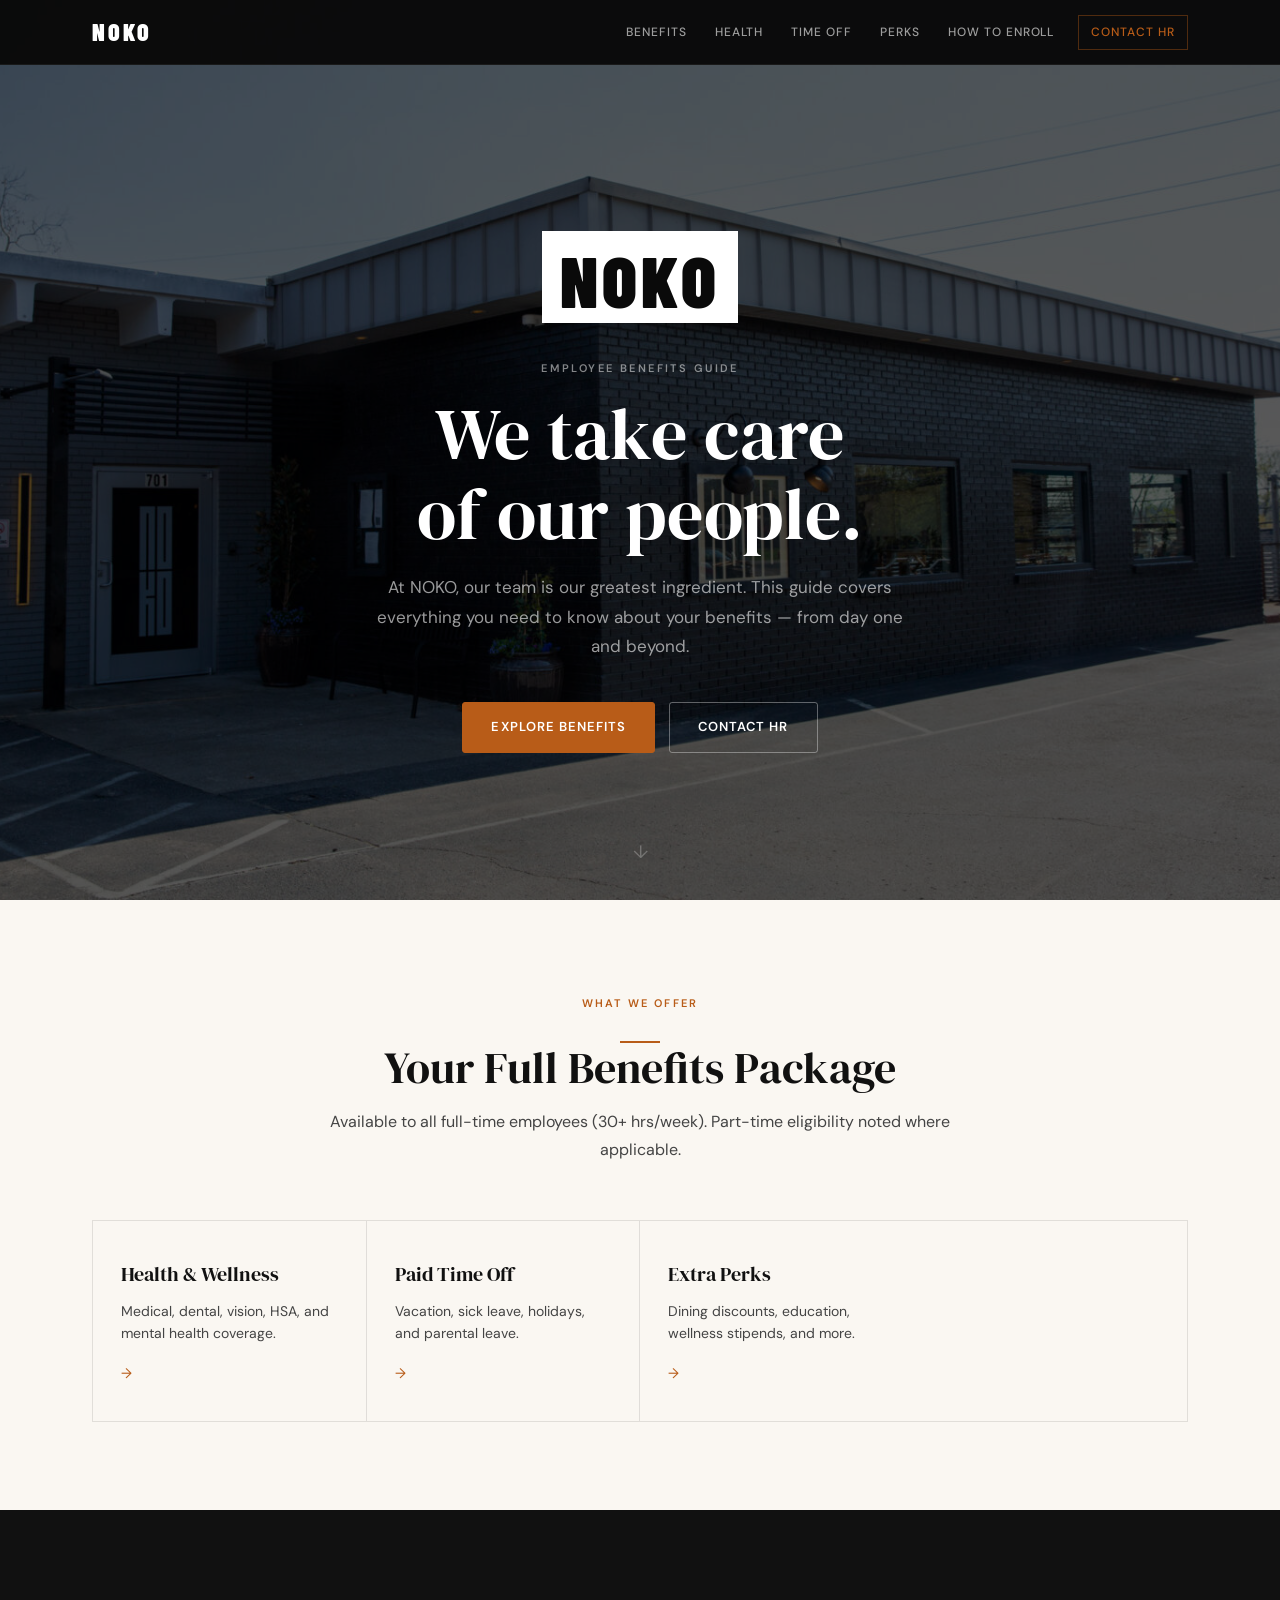
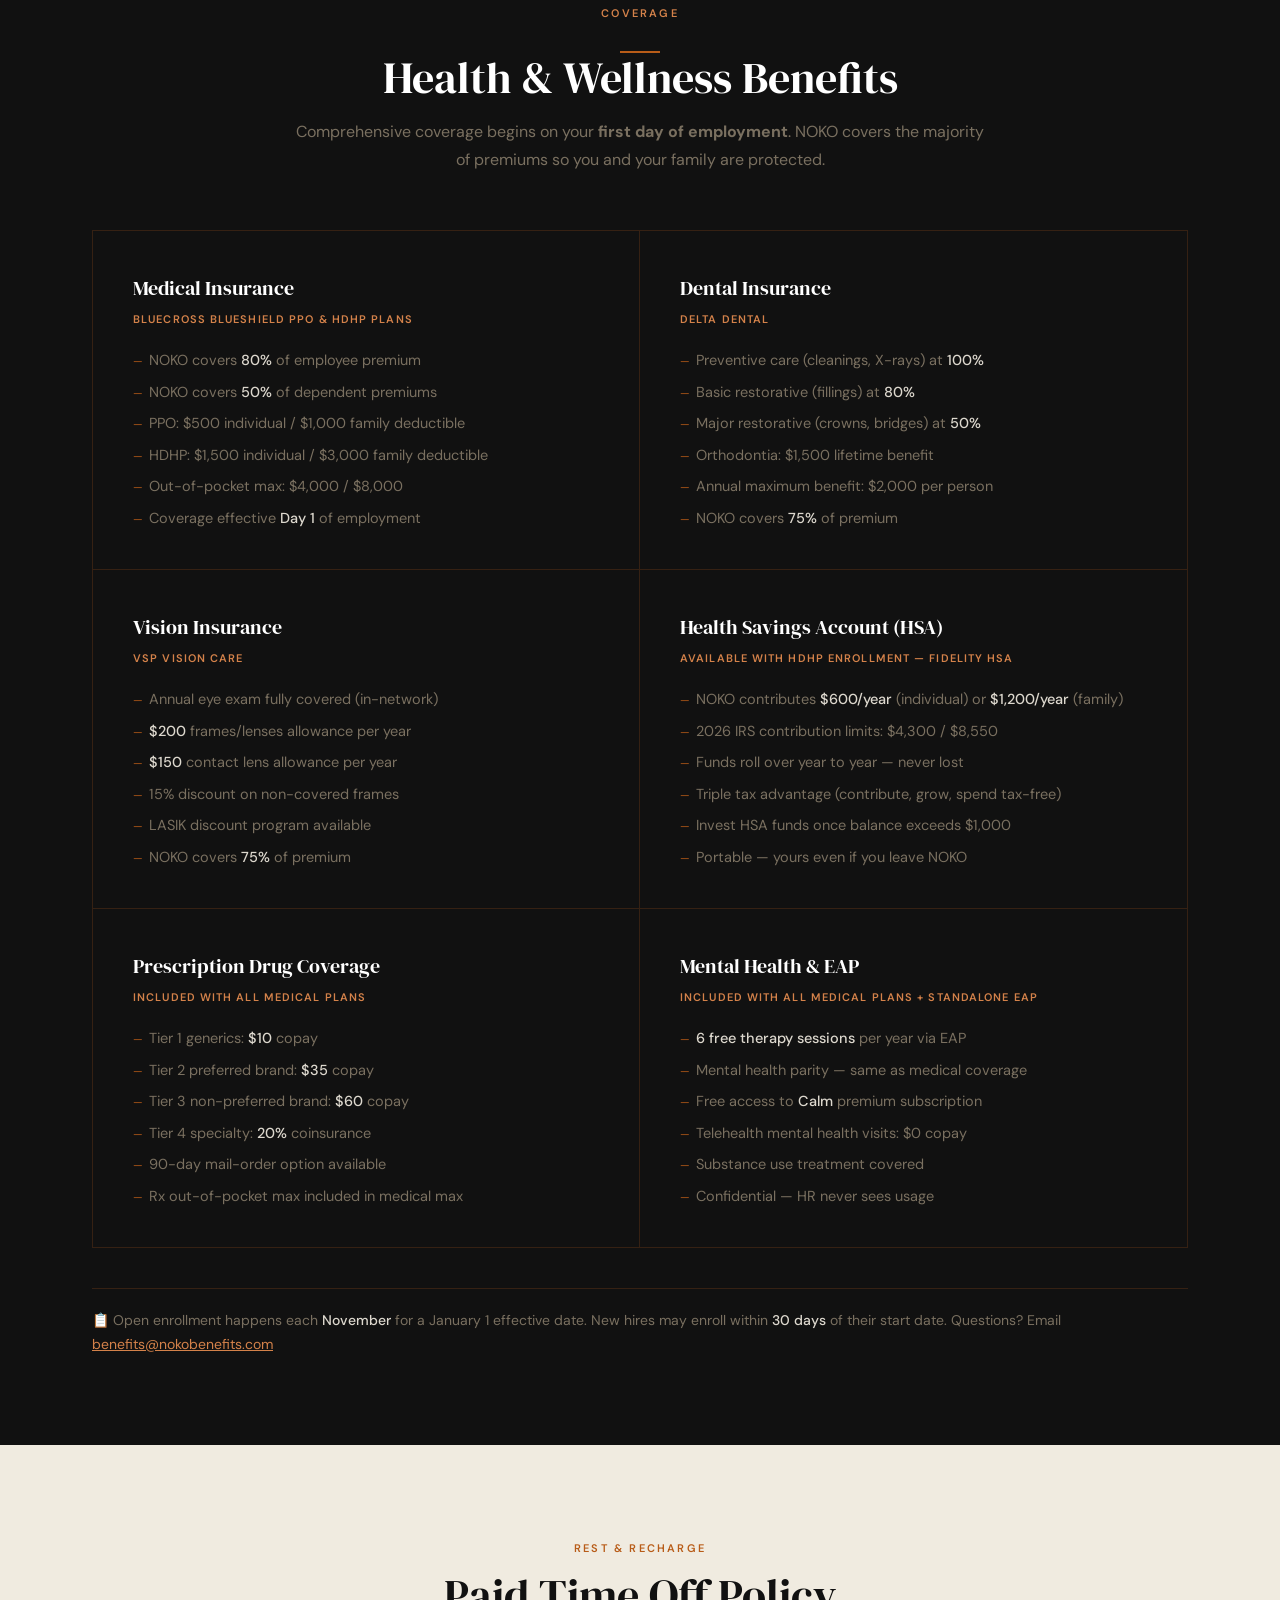
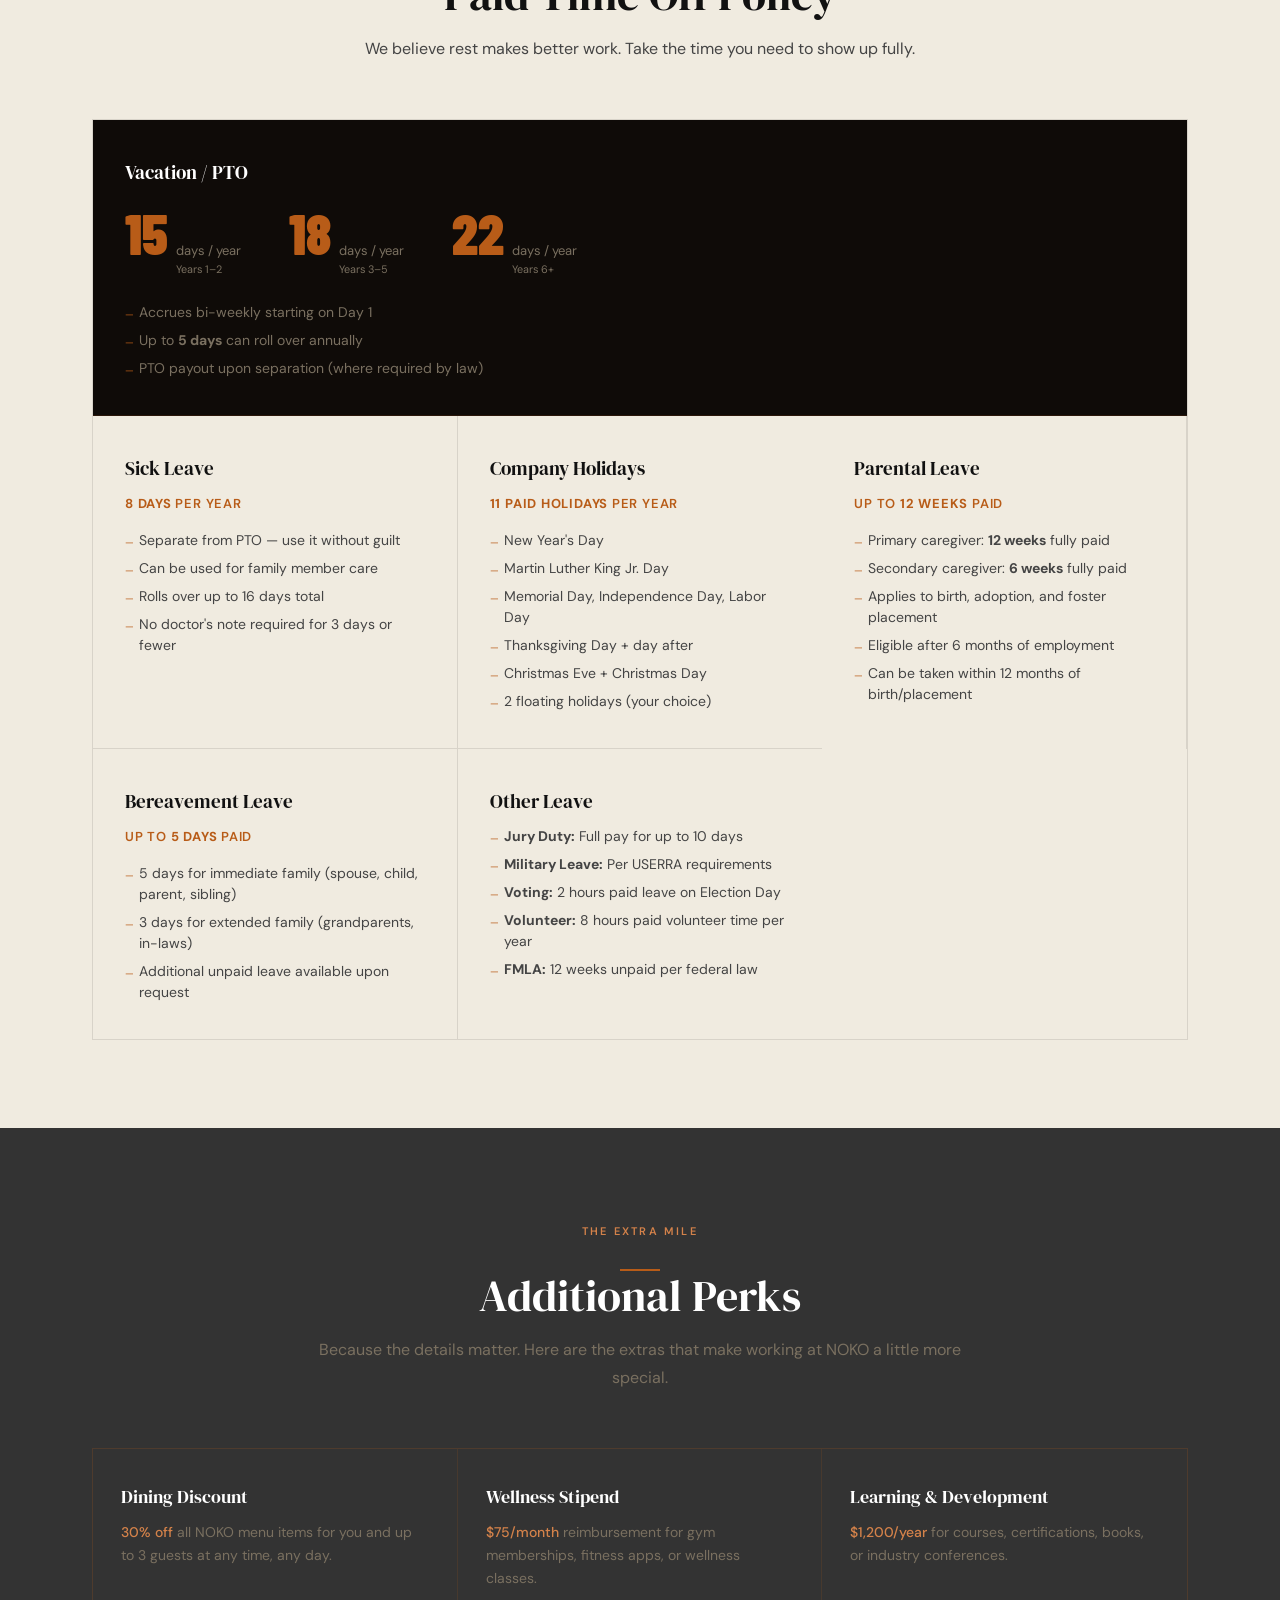
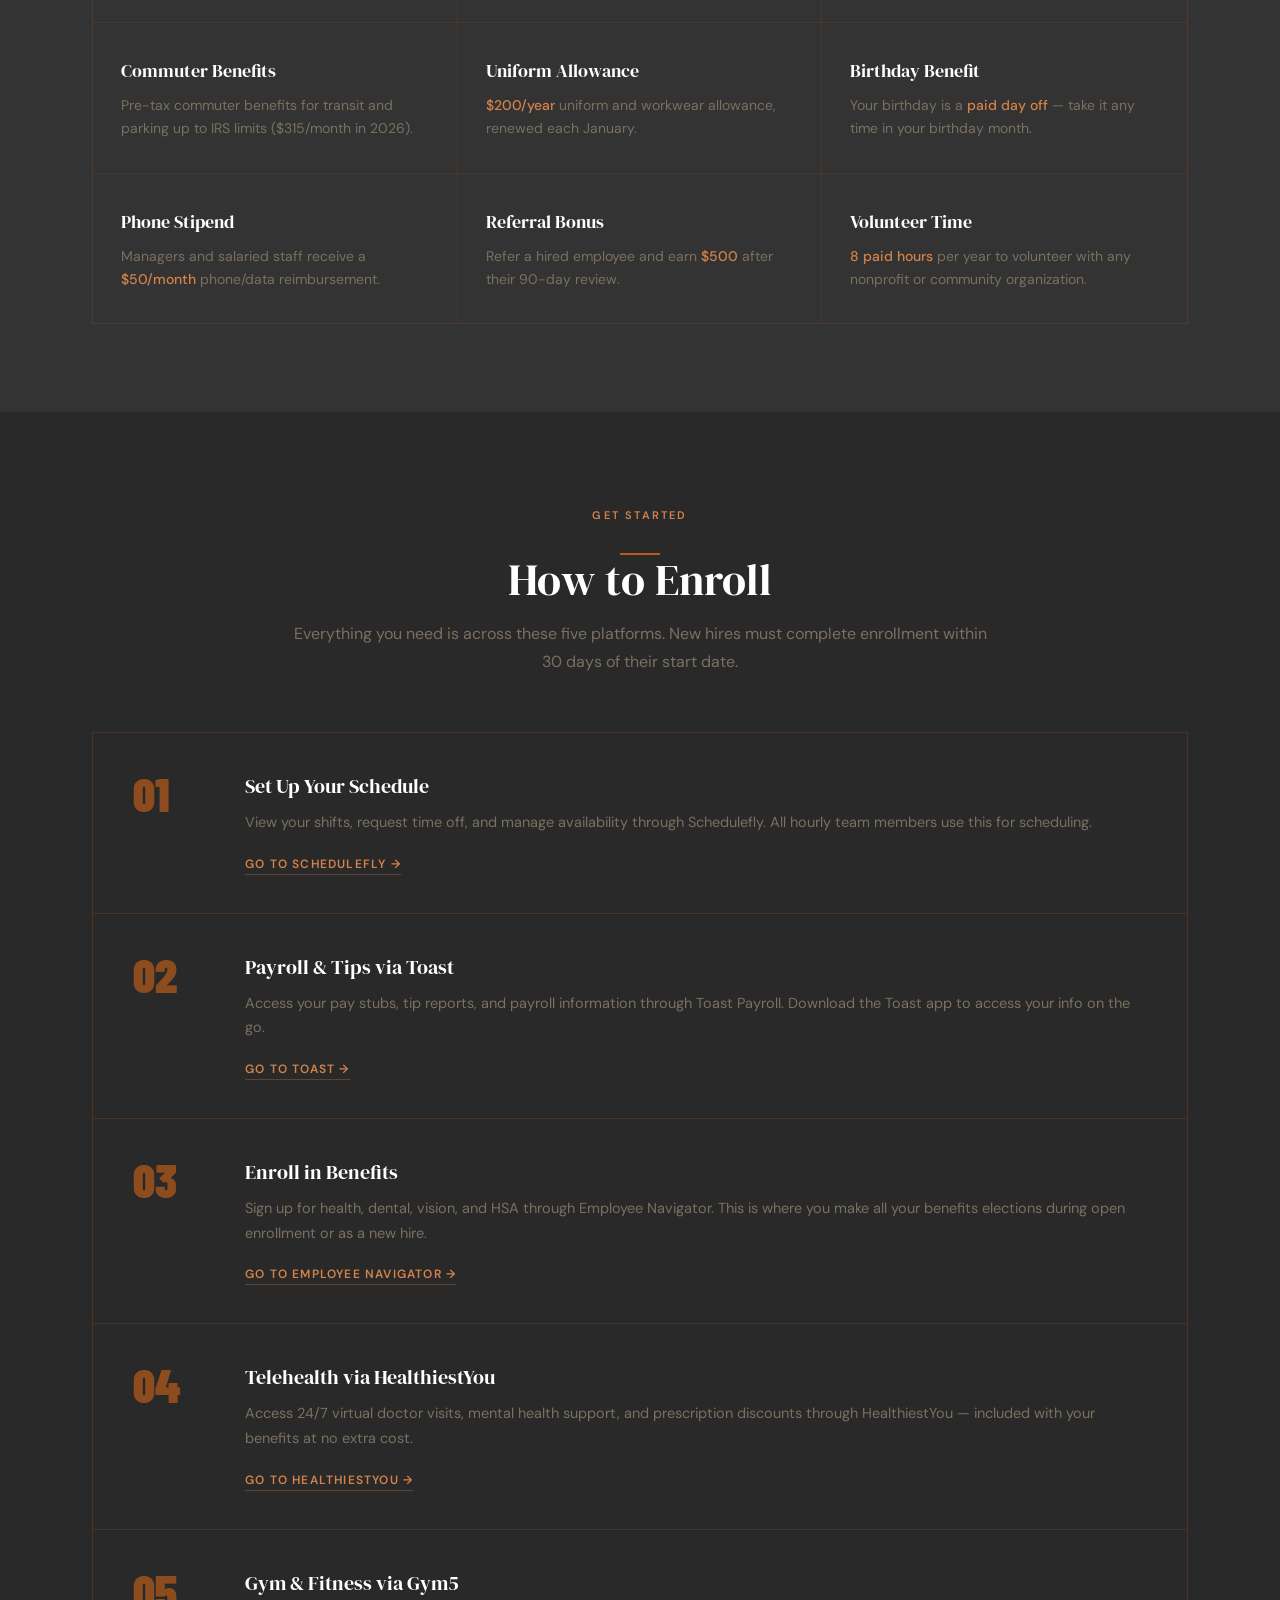
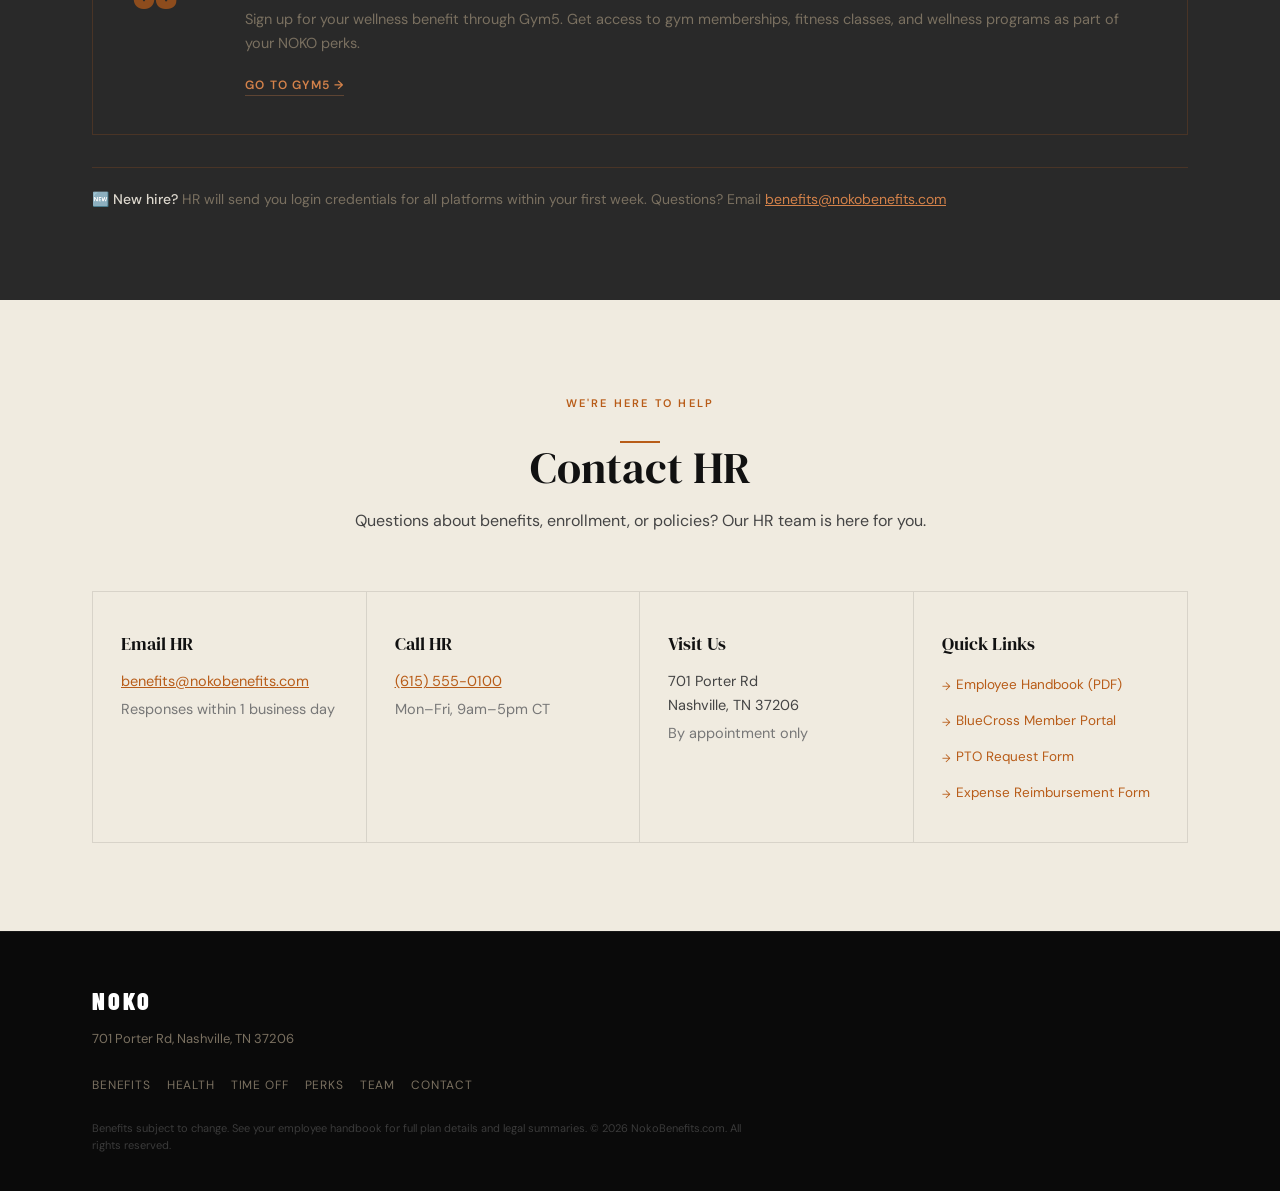
==== commit e79d2e04: "Remove 401k retirement section, nav link, and overview card https://claude.ai/code/session_017SDhMwu" ====
--- a/index.html
+++ b/index.html
@@ -24,7 +24,6 @@
         <a href="#benefits">Benefits</a>
         <a href="#health">Health</a>
         <a href="#pto">Time Off</a>
-        <a href="#retirement">401(k)</a>
         <a href="#perks">Perks</a>
         <a href="#enroll">How to Enroll</a>
         <a href="#contact" class="nav-cta">Contact HR</a>
@@ -70,11 +69,6 @@
           <div class="overview-icon">🌿</div>
           <h3>Paid Time Off</h3>
           <p>Vacation, sick leave, holidays, and parental leave.</p>
-        </a>
-        <a href="#retirement" class="overview-card">
-          <div class="overview-icon">📈</div>
-          <h3>401(k) Retirement</h3>
-          <p>Company match, immediate vesting, and financial planning.</p>
         </a>
         <a href="#perks" class="overview-card">
           <div class="overview-icon">✦</div>
@@ -292,78 +286,6 @@
   </section>
 
   <!-- ==============================
-       401(k)
-  ============================== -->
-  <section id="retirement" class="section section-dark">
-    <div class="container">
-      <div class="section-header section-header-light">
-        <p class="eyebrow eyebrow-light">Your Future</p>
-        <div class="section-rule"></div>
-        <h2>401(k) Retirement Plan</h2>
-        <p class="section-sub">We invest in your long-term future — because great people deserve great retirements.</p>
-      </div>
-
-      <div class="retirement-layout">
-        <div class="retirement-highlights">
-          <div class="retirement-stat">
-            <span class="stat-number">4%</span>
-            <span class="stat-label">Company match on your contributions</span>
-          </div>
-          <div class="retirement-stat">
-            <span class="stat-number">Day 1</span>
-            <span class="stat-label">Immediate vesting on all company contributions</span>
-          </div>
-          <div class="retirement-stat">
-            <span class="stat-number">90 days</span>
-            <span class="stat-label">Eligibility window after hire date</span>
-          </div>
-        </div>
-
-        <div class="benefit-grid retirement-details-grid">
-          <div class="benefit-card">
-            <div class="benefit-card-icon">🏦</div>
-            <h3>Plan Details</h3>
-            <ul>
-              <li>Traditional (pre-tax) and Roth (post-tax) options</li>
-              <li>Administered by <strong>Fidelity Investments</strong></li>
-              <li>100% match on first <strong>4%</strong> of salary contributed</li>
-              <li>2026 IRS limit: $23,500 / $31,000 (age 50+)</li>
-              <li>Immediate vesting — no waiting period</li>
-              <li>Eligible after <strong>90 days</strong> of employment</li>
-            </ul>
-          </div>
-          <div class="benefit-card">
-            <div class="benefit-card-icon">📊</div>
-            <h3>Investment Options</h3>
-            <ul>
-              <li>30+ mutual funds and index funds available</li>
-              <li>Target-date funds for hands-off investing</li>
-              <li>ESG / socially responsible fund options</li>
-              <li>Automatic rebalancing available</li>
-              <li>Self-directed brokerage window (BrokerageLink)</li>
-            </ul>
-          </div>
-          <div class="benefit-card">
-            <div class="benefit-card-icon">📚</div>
-            <h3>Financial Wellness</h3>
-            <ul>
-              <li>Free 1:1 sessions with a <strong>Fidelity advisor</strong></li>
-              <li>Online financial planning tools included</li>
-              <li>Retirement readiness score tracker</li>
-              <li>Annual group financial wellness workshops</li>
-              <li>Student loan repayment planning resources</li>
-            </ul>
-          </div>
-        </div>
-      </div>
-
-      <div class="info-banner">
-        <p>💡 <strong>Pro tip:</strong> Contribute at least <strong>4%</strong> to get the full company match — that's free money toward your retirement. Contact Fidelity at <strong>1-800-343-3548</strong> or visit <strong>netbenefits.com</strong> to enroll or update contributions.</p>
-      </div>
-    </div>
-  </section>
-
-  <!-- ==============================
        EXTRA PERKS
   ============================== -->
   <section id="perks" class="section section-photo">
@@ -464,7 +386,7 @@
           <div class="enroll-number">03</div>
           <div class="enroll-content">
             <h3>Enroll in Benefits</h3>
-            <p>Sign up for health, dental, vision, HSA, and 401(k) through Employee Navigator. This is where you make all your benefits elections during open enrollment or as a new hire.</p>
+            <p>Sign up for health, dental, vision, and HSA through Employee Navigator. This is where you make all your benefits elections during open enrollment or as a new hire.</p>
             <a href="https://www.employeenavigator.com/identity/Account/Login?ReturnUrl=%2Fidentity%2Fconnect%2Fauthorize%2Fcallback%3FauthzId%3DF85E530762838FB880C4853B6EF2E0CE0F53A431371728C38BFF9FEA0D99EBF4" target="_blank" rel="noopener" class="enroll-link">
               Go to Employee Navigator →
             </a>
@@ -535,8 +457,7 @@
           <h3>Quick Links</h3>
           <ul class="quick-links">
             <li><a href="#">Employee Handbook (PDF)</a></li>
-            <li><a href="#">Fidelity 401(k) Portal</a></li>
-            <li><a href="#">BlueCross Member Portal</a></li>
+<li><a href="#">BlueCross Member Portal</a></li>
             <li><a href="#">PTO Request Form</a></li>
             <li><a href="#">Expense Reimbursement Form</a></li>
           </ul>
@@ -558,7 +479,6 @@
         <a href="#benefits">Benefits</a>
         <a href="#health">Health</a>
         <a href="#pto">Time Off</a>
-        <a href="#retirement">401(k)</a>
         <a href="#perks">Perks</a>
         <a href="#team">Team</a>
         <a href="#contact">Contact</a>
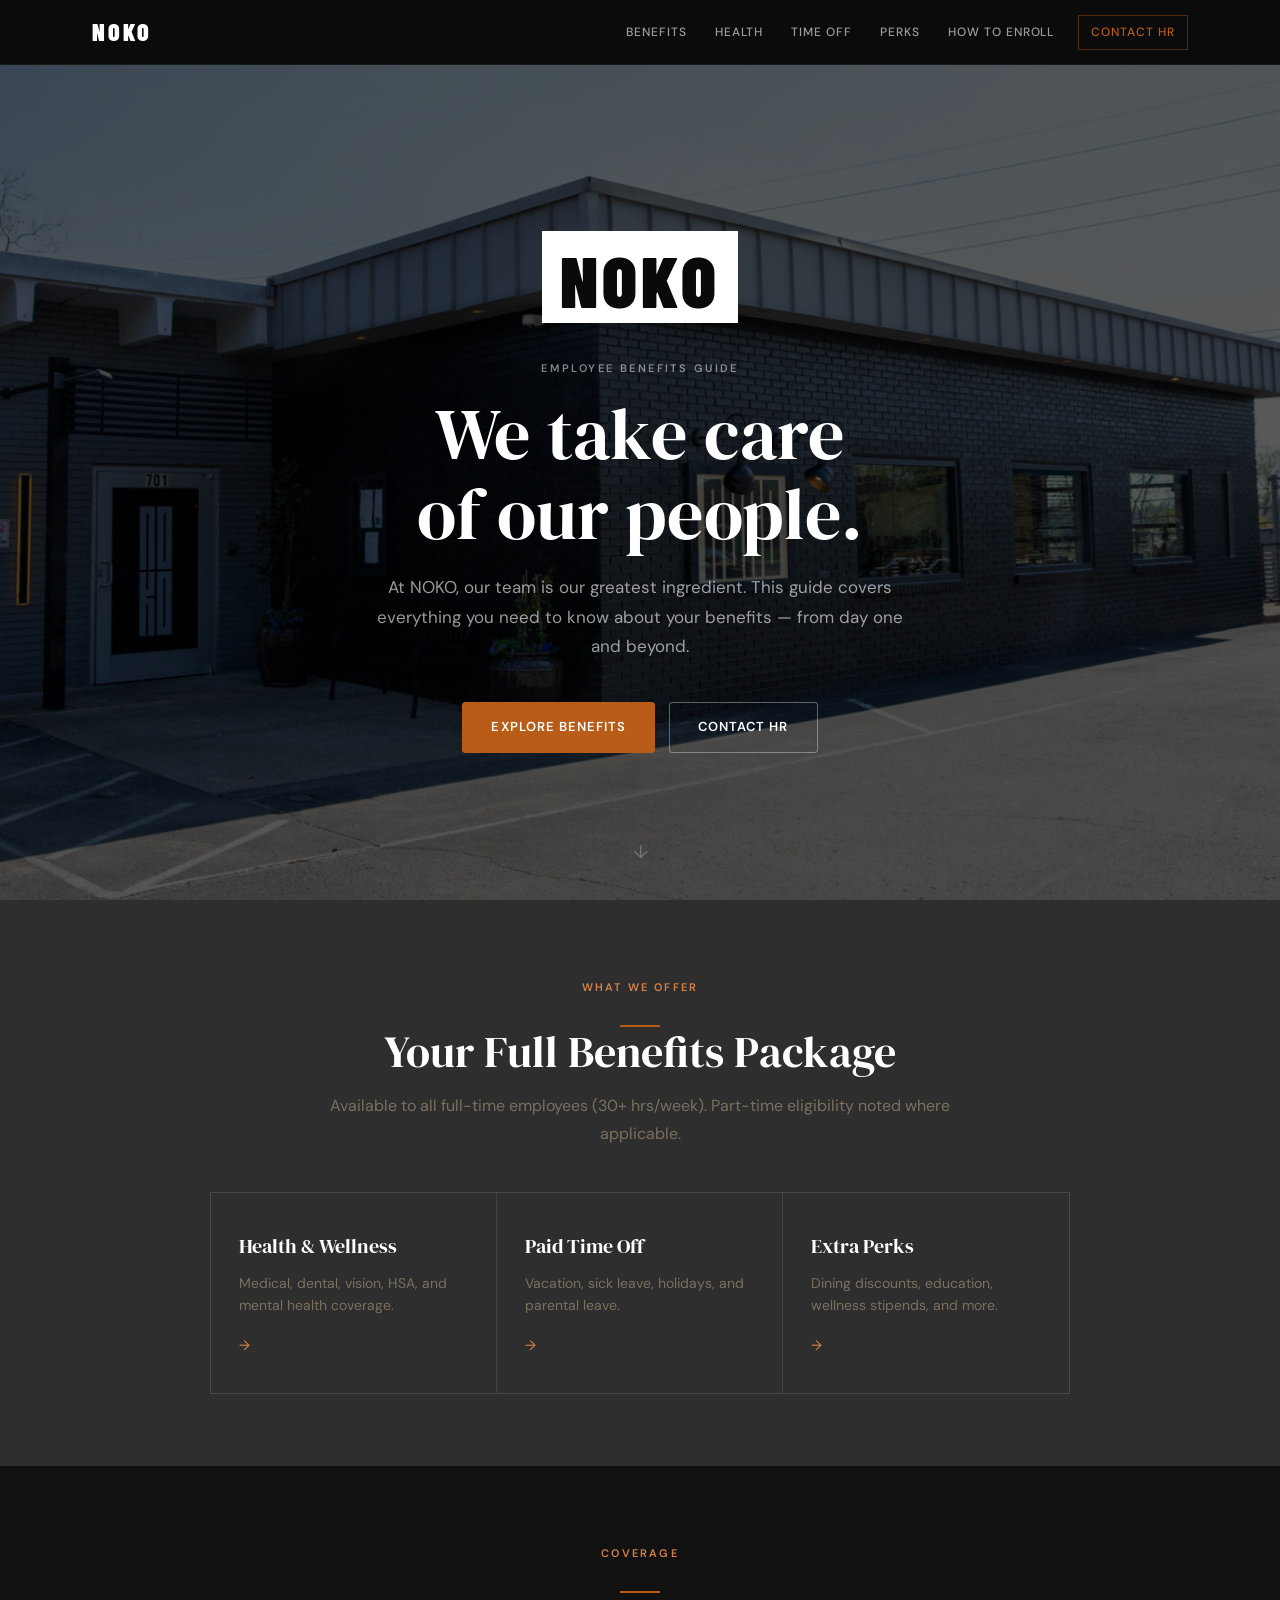
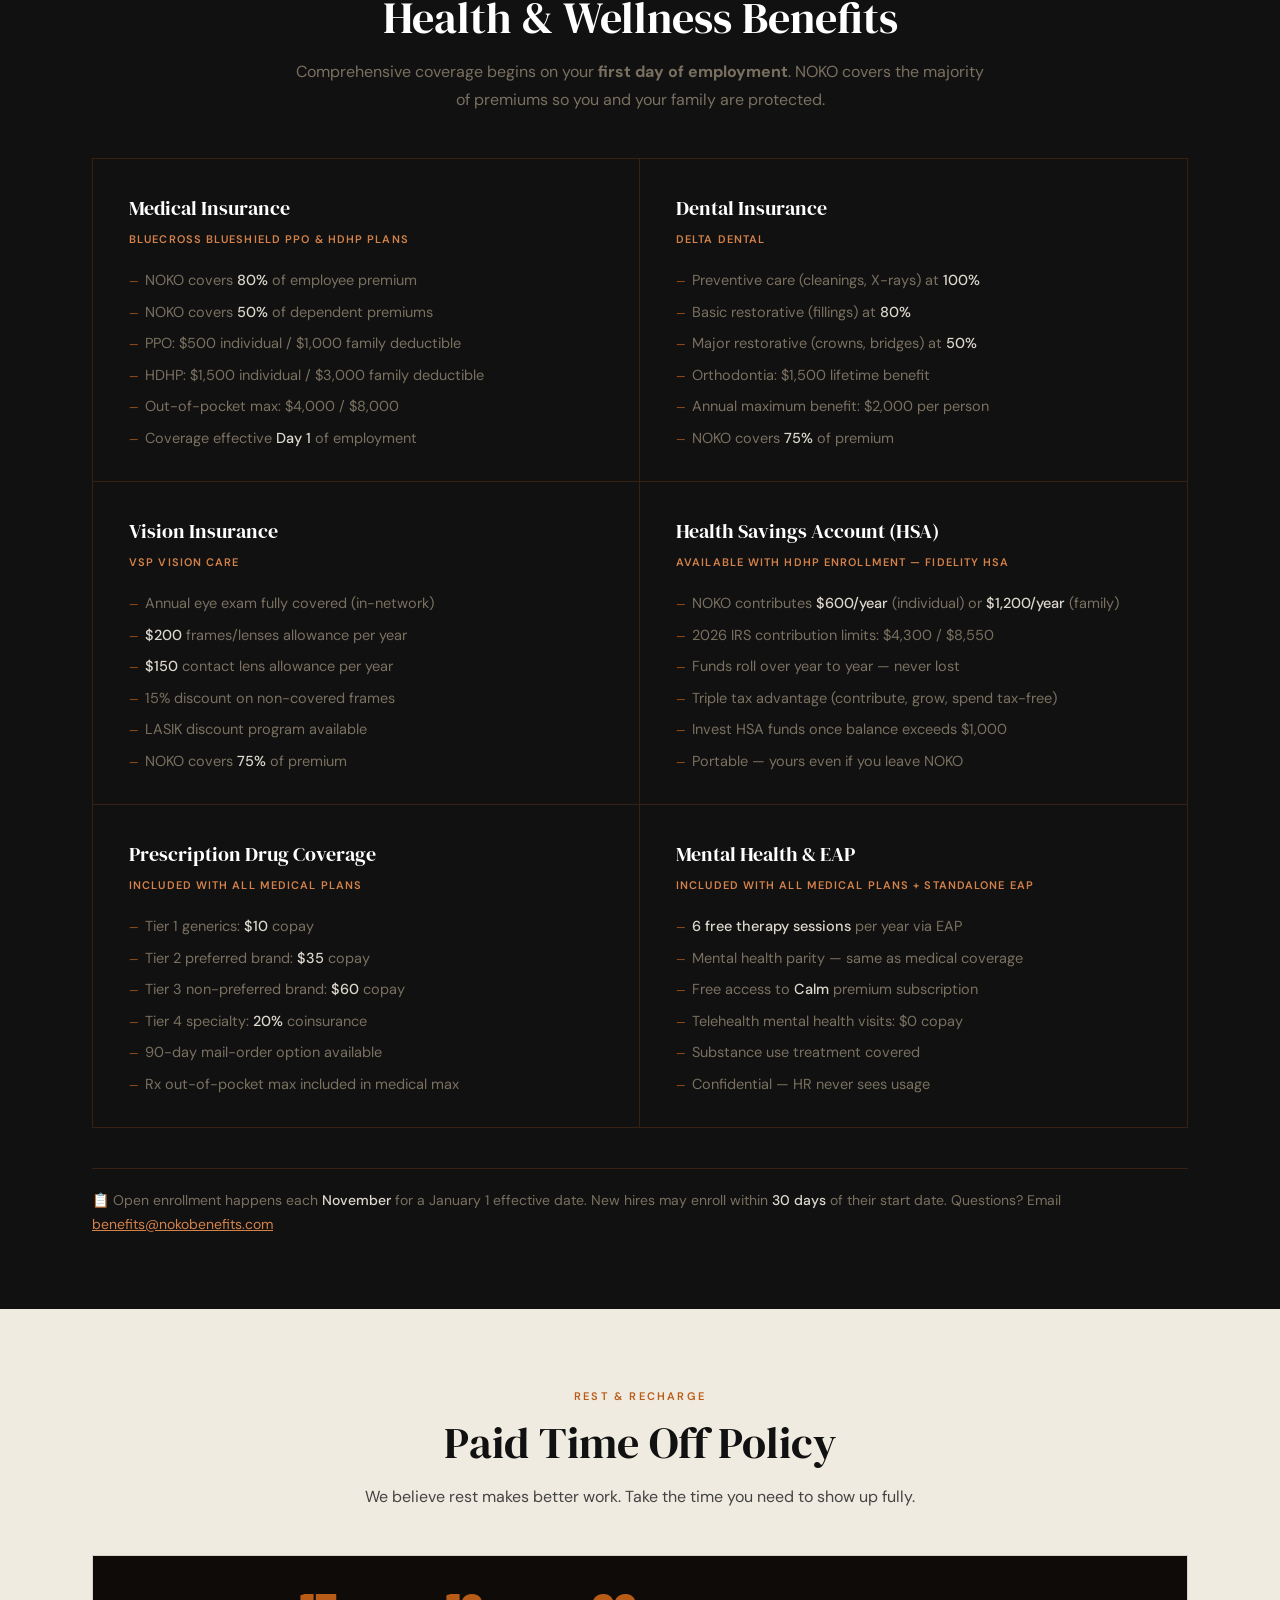
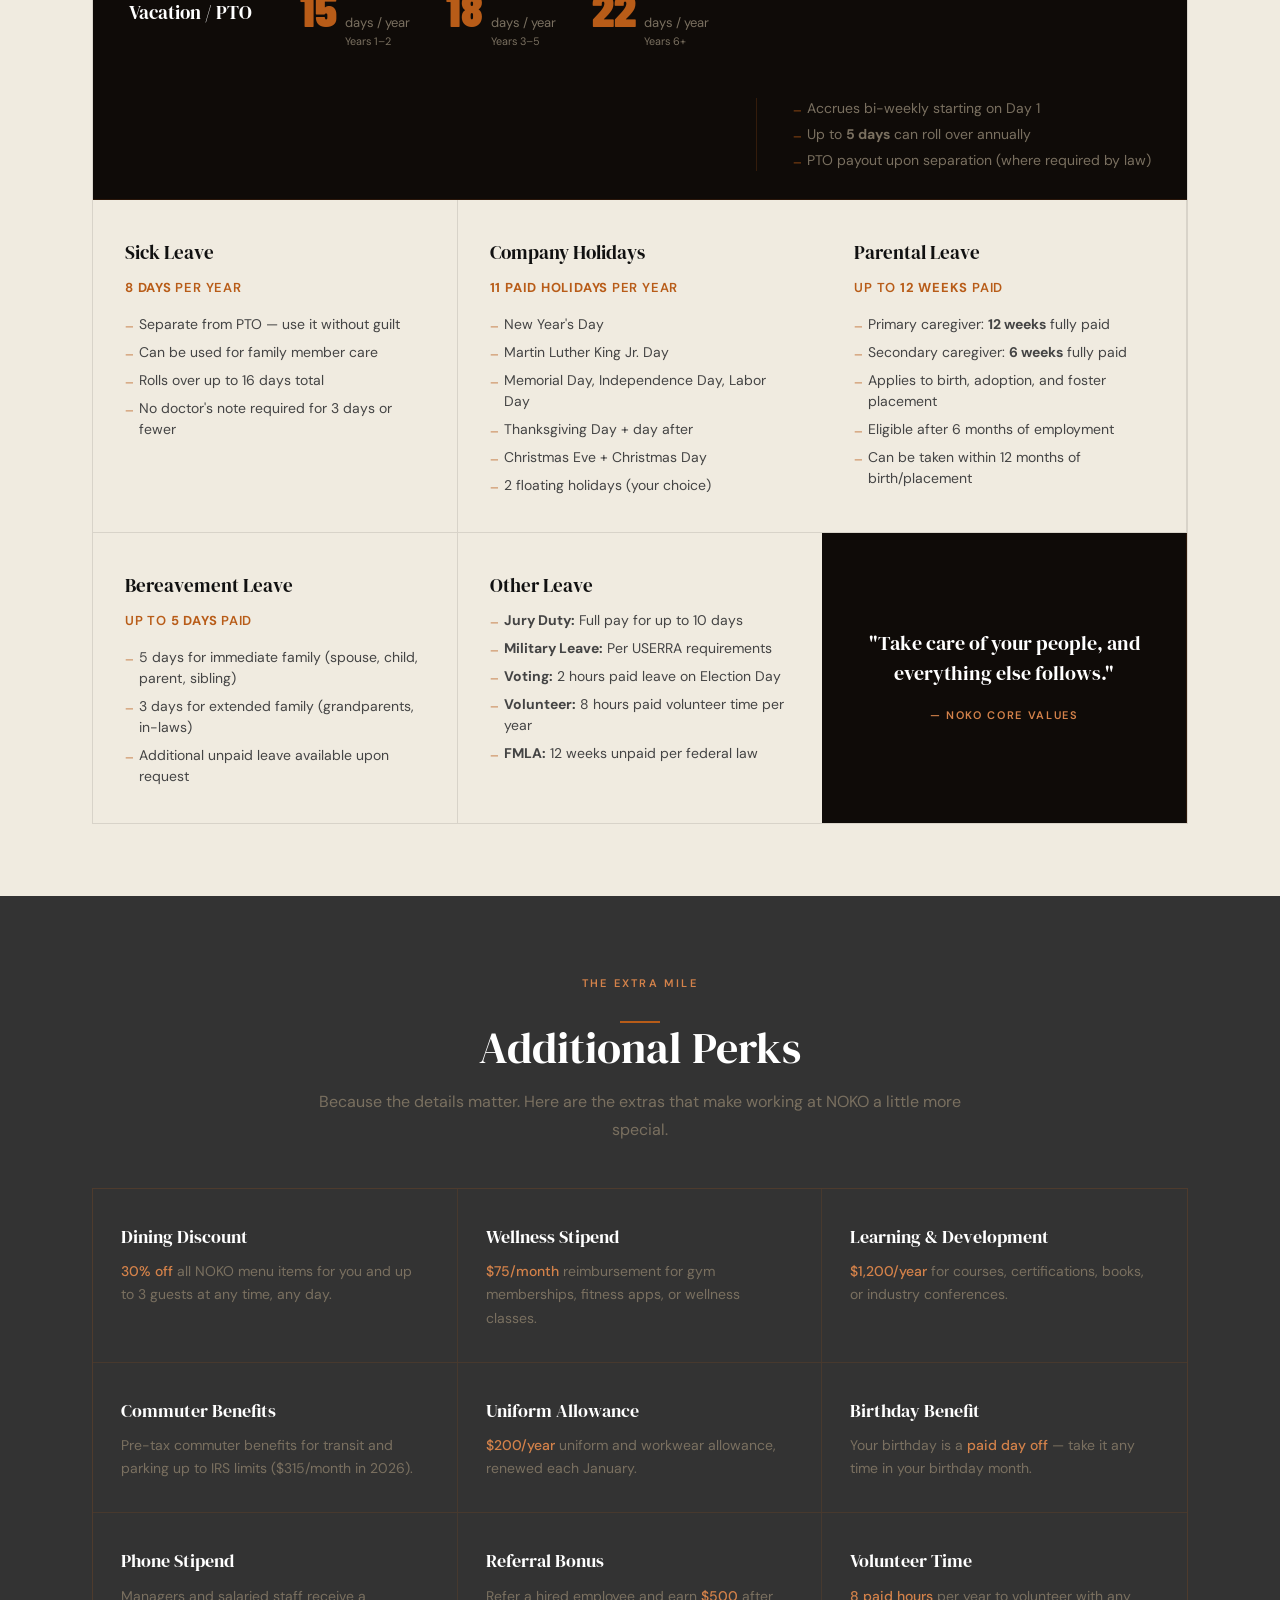
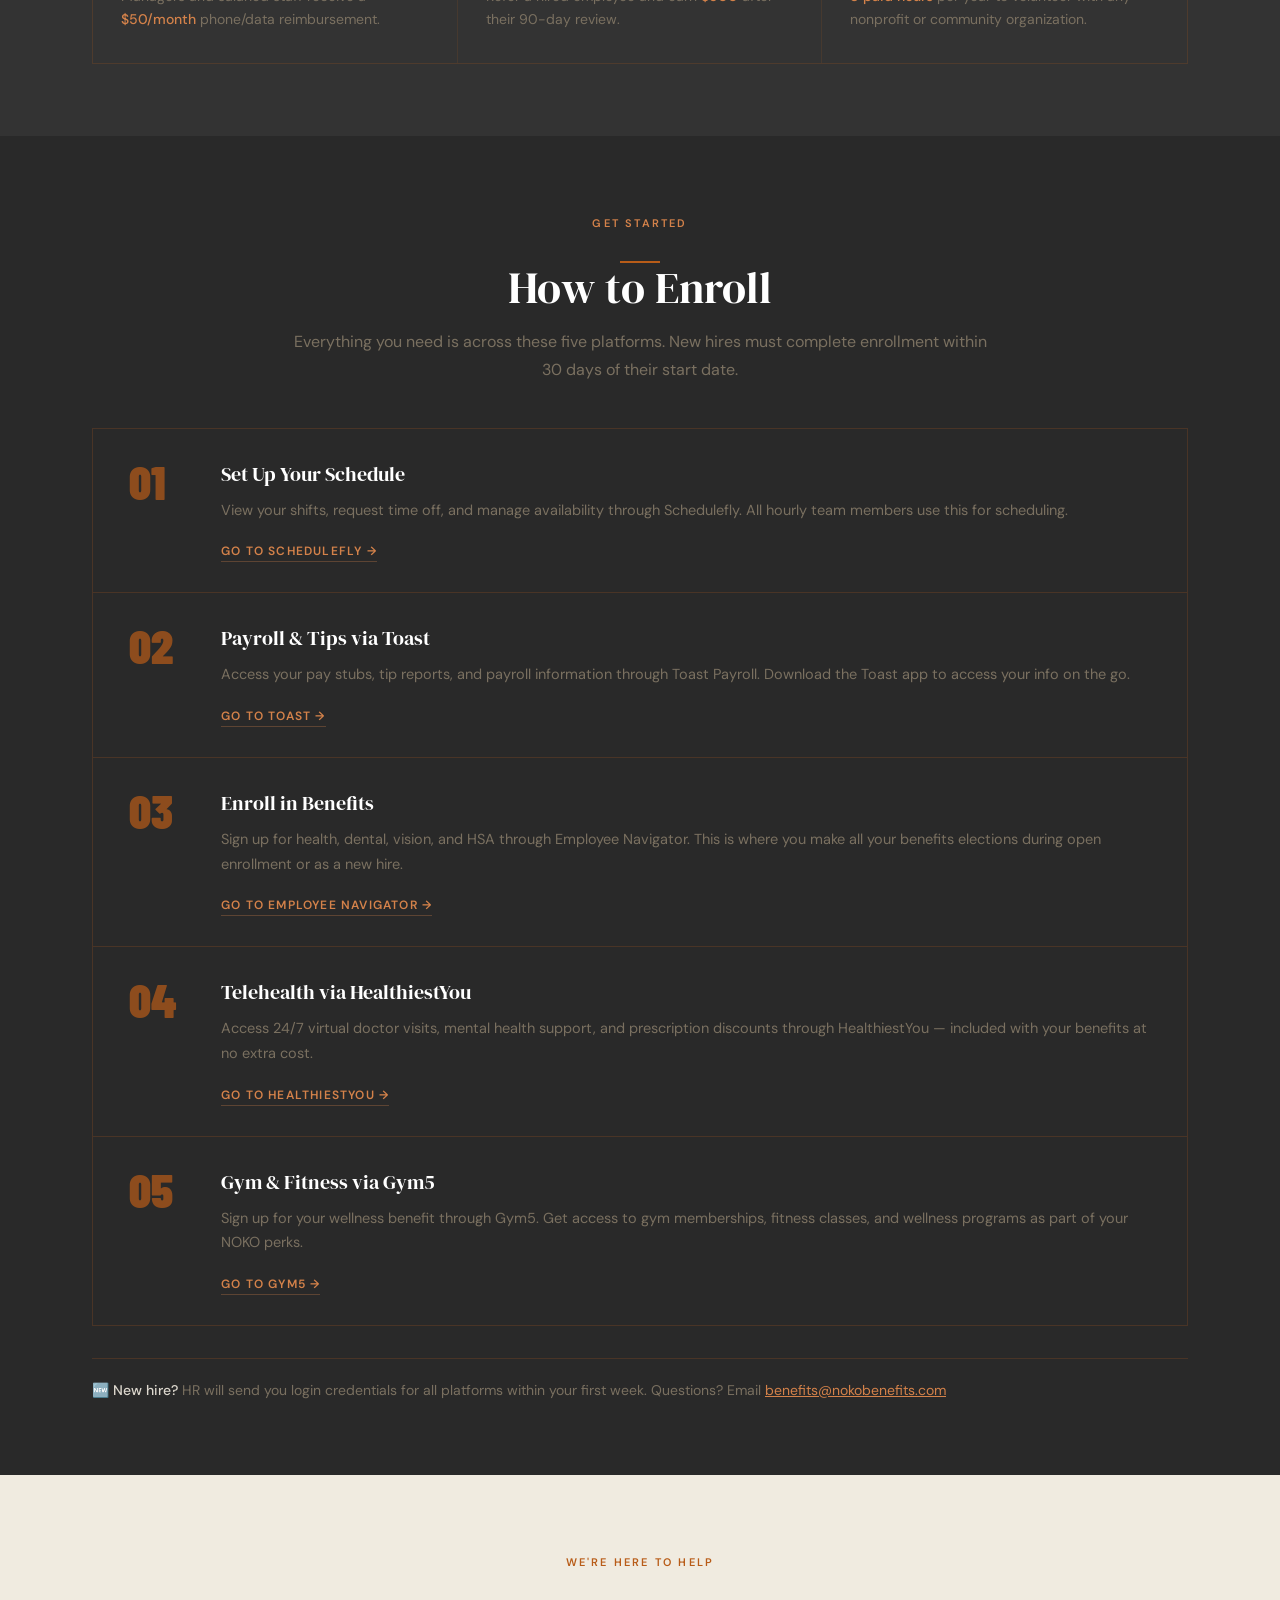
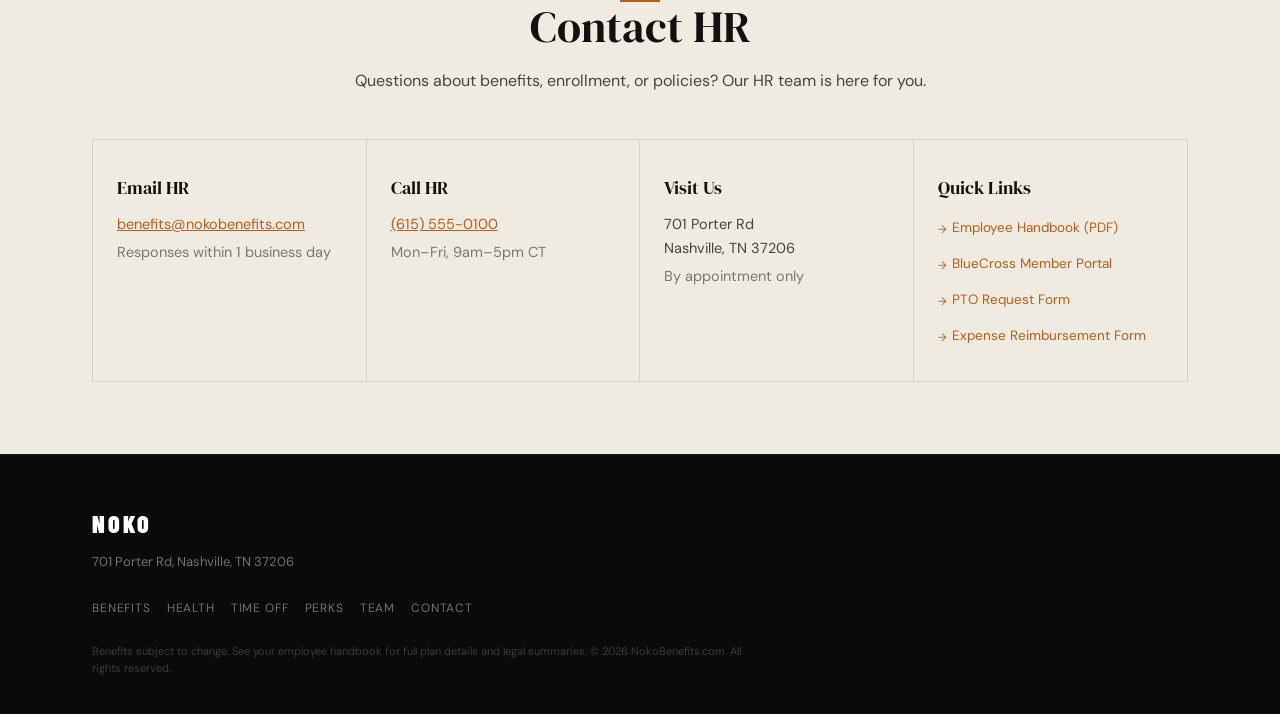
==== commit fb90abc6: "Three layout improvements - Benefits overview: kitchen photo background, cards updated for dark bg -" ====
--- a/index.html
+++ b/index.html
@@ -51,10 +51,10 @@
   <!-- ==============================
        BENEFITS OVERVIEW CARDS
   ============================== -->
-  <section id="benefits" class="section section-light">
+  <section id="benefits" class="section section-benefits-photo">
     <div class="container">
-      <div class="section-header">
-        <p class="eyebrow">What We Offer</p>
+      <div class="section-header section-header-light">
+        <p class="eyebrow eyebrow-light">What We Offer</p>
         <div class="section-rule"></div>
         <h2>Your Full Benefits Package</h2>
         <p class="section-sub">Available to all full-time employees (30+ hrs/week). Part-time eligibility noted where applicable.</p>
@@ -281,6 +281,13 @@
             <li><strong>FMLA:</strong> 12 weeks unpaid per federal law</li>
           </ul>
         </div>
+
+        <div class="pto-card pto-quote">
+          <blockquote>
+            <p>"Take care of your people, and everything else follows."</p>
+            <cite>— NOKO Core Values</cite>
+          </blockquote>
+        </div>
       </div>
     </div>
   </section>
--- a/styles.css
+++ b/styles.css
@@ -31,7 +31,7 @@
   --font-body:     'DM Sans', system-ui, sans-serif;
   --font-serif:    'DM Serif Display', Georgia, serif;
 
-  --section-padding: 88px;
+  --section-padding: 72px;
   --container-max:   1160px;
   --radius:          3px;
 }
@@ -61,12 +61,28 @@
 .section-dark   { background: var(--dark); color: var(--text-on-dark); }
 .section-warm   { background: var(--warm-mid); }
 
+.section-benefits-photo {
+  position: relative;
+  color: var(--text-on-dark);
+  background-image: url('mg4690_900xx5689-3200-0-455.jpg');
+  background-size: cover;
+  background-position: center;
+  background-attachment: fixed;
+}
+.section-benefits-photo::before {
+  content: '';
+  position: absolute;
+  inset: 0;
+  background: rgba(0,0,0,0.82);
+}
+.section-benefits-photo .container { position: relative; }
+
 /* ==============================================
    SECTION HEADERS
 ============================================== */
 .section-header {
   max-width: 700px;
-  margin: 0 auto 56px;
+  margin: 0 auto 44px;
   text-align: center;
 }
 .section-header-left {
@@ -299,30 +315,32 @@
 ============================================== */
 .overview-grid {
   display: grid;
-  grid-template-columns: repeat(4, 1fr);
-  border: 1px solid var(--rule-light);
+  grid-template-columns: repeat(3, 1fr);
+  border: 1px solid rgba(255,255,255,0.12);
+  max-width: 860px;
+  margin: 0 auto;
 }
 .overview-card {
   display: block;
   padding: 36px 28px;
   text-decoration: none;
-  color: var(--text-dark);
-  border-right: 1px solid var(--rule-light);
+  color: var(--text-on-dark);
+  border-right: 1px solid rgba(255,255,255,0.1);
   transition: background 0.2s;
 }
 .overview-card:last-child { border-right: none; }
-.overview-card:hover { background: var(--white); }
+.overview-card:hover { background: rgba(255,255,255,0.05); }
 .overview-icon { display: none; }
 .overview-card h3 {
   font-family: var(--font-serif);
   font-size: 20px;
   font-weight: 400;
   margin-bottom: 8px;
-  color: var(--text-dark);
+  color: var(--white);
 }
 .overview-card p {
   font-size: 14px;
-  color: var(--text-mid);
+  color: var(--text-muted-dark);
   line-height: 1.6;
 }
 .overview-card::after {
@@ -330,7 +348,7 @@
   display: block;
   margin-top: 16px;
   font-size: 14px;
-  color: var(--accent);
+  color: var(--accent-light);
 }
 
 /* ==============================================
@@ -344,7 +362,7 @@
   margin-bottom: 40px;
 }
 .benefit-card {
-  padding: 40px 40px;
+  padding: 32px 36px;
   border-right: 1px solid var(--rule);
   border-bottom: 1px solid var(--rule);
 }
@@ -421,6 +439,16 @@
   border-right: none;
   background: var(--warm-dark);
   border-color: rgba(200,98,26,0.15);
+  display: flex;
+  align-items: center;
+  gap: 48px;
+  padding: 28px 36px;
+  flex-wrap: wrap;
+}
+.pto-featured h3 {
+  color: var(--white);
+  white-space: nowrap;
+  min-width: 120px;
 }
 .pto-icon { display: none; }
 .pto-card h3 {
@@ -440,6 +468,14 @@
   margin-bottom: 14px;
 }
 .pto-card ul { display: flex; flex-direction: column; gap: 7px; }
+.pto-featured ul {
+  display: flex;
+  flex-direction: column;
+  gap: 5px;
+  margin-left: auto;
+  border-left: 1px solid rgba(200,98,26,0.2);
+  padding-left: 36px;
+}
 .pto-card li {
   font-size: 14px;
   color: var(--text-mid);
@@ -459,16 +495,44 @@
 
 .pto-tiers {
   display: flex;
-  gap: 48px;
-  margin: 16px 0 24px;
+  gap: 36px;
+  margin: 0;
+  align-items: center;
 }
 .pto-tier { display: flex; align-items: baseline; gap: 8px; }
 .pto-days {
   font-family: var(--font-heading);
   font-weight: 900;
-  font-size: 56px;
+  font-size: 48px;
   color: var(--accent);
   line-height: 1;
+}
+
+.pto-quote {
+  display: flex;
+  align-items: center;
+  justify-content: center;
+  background: var(--warm-dark);
+  border-color: rgba(200,98,26,0.15);
+}
+.pto-quote blockquote {
+  text-align: center;
+}
+.pto-quote blockquote p {
+  font-family: var(--font-serif);
+  font-size: 20px;
+  font-weight: 400;
+  color: var(--white);
+  line-height: 1.5;
+  margin-bottom: 12px;
+}
+.pto-quote blockquote cite {
+  font-size: 11px;
+  font-weight: 600;
+  letter-spacing: 0.15em;
+  text-transform: uppercase;
+  color: var(--accent-light);
+  font-style: normal;
 }
 .pto-label {
   font-size: 13px;
@@ -513,7 +577,7 @@
 .section-photo {
   position: relative;
   color: var(--text-on-dark);
-  background-image: url('food.jpg');
+  background-image: url('mg4690_900xx5689-3200-0-455.jpg');
   background-size: cover;
   background-position: center;
   background-attachment: fixed;
@@ -560,7 +624,7 @@
 .section-enroll {
   position: relative;
   color: var(--text-on-dark);
-  background-image: url('noko 2.jpg');
+  background-image: url('exterior.jpg');
   background-size: cover;
   background-position: center;
   background-attachment: fixed;
@@ -581,9 +645,9 @@
 }
 .enroll-step {
   display: grid;
-  grid-template-columns: 80px 1fr;
-  gap: 32px;
-  padding: 36px 40px;
+  grid-template-columns: 64px 1fr;
+  gap: 28px;
+  padding: 28px 36px;
   border-bottom: 1px solid var(--rule);
   align-items: start;
 }
@@ -640,7 +704,7 @@
   border: 1px solid var(--rule-light);
 }
 .contact-card {
-  padding: 36px 28px;
+  padding: 32px 24px;
   border-right: 1px solid var(--rule-light);
 }
 .contact-card:last-child { border-right: none; }
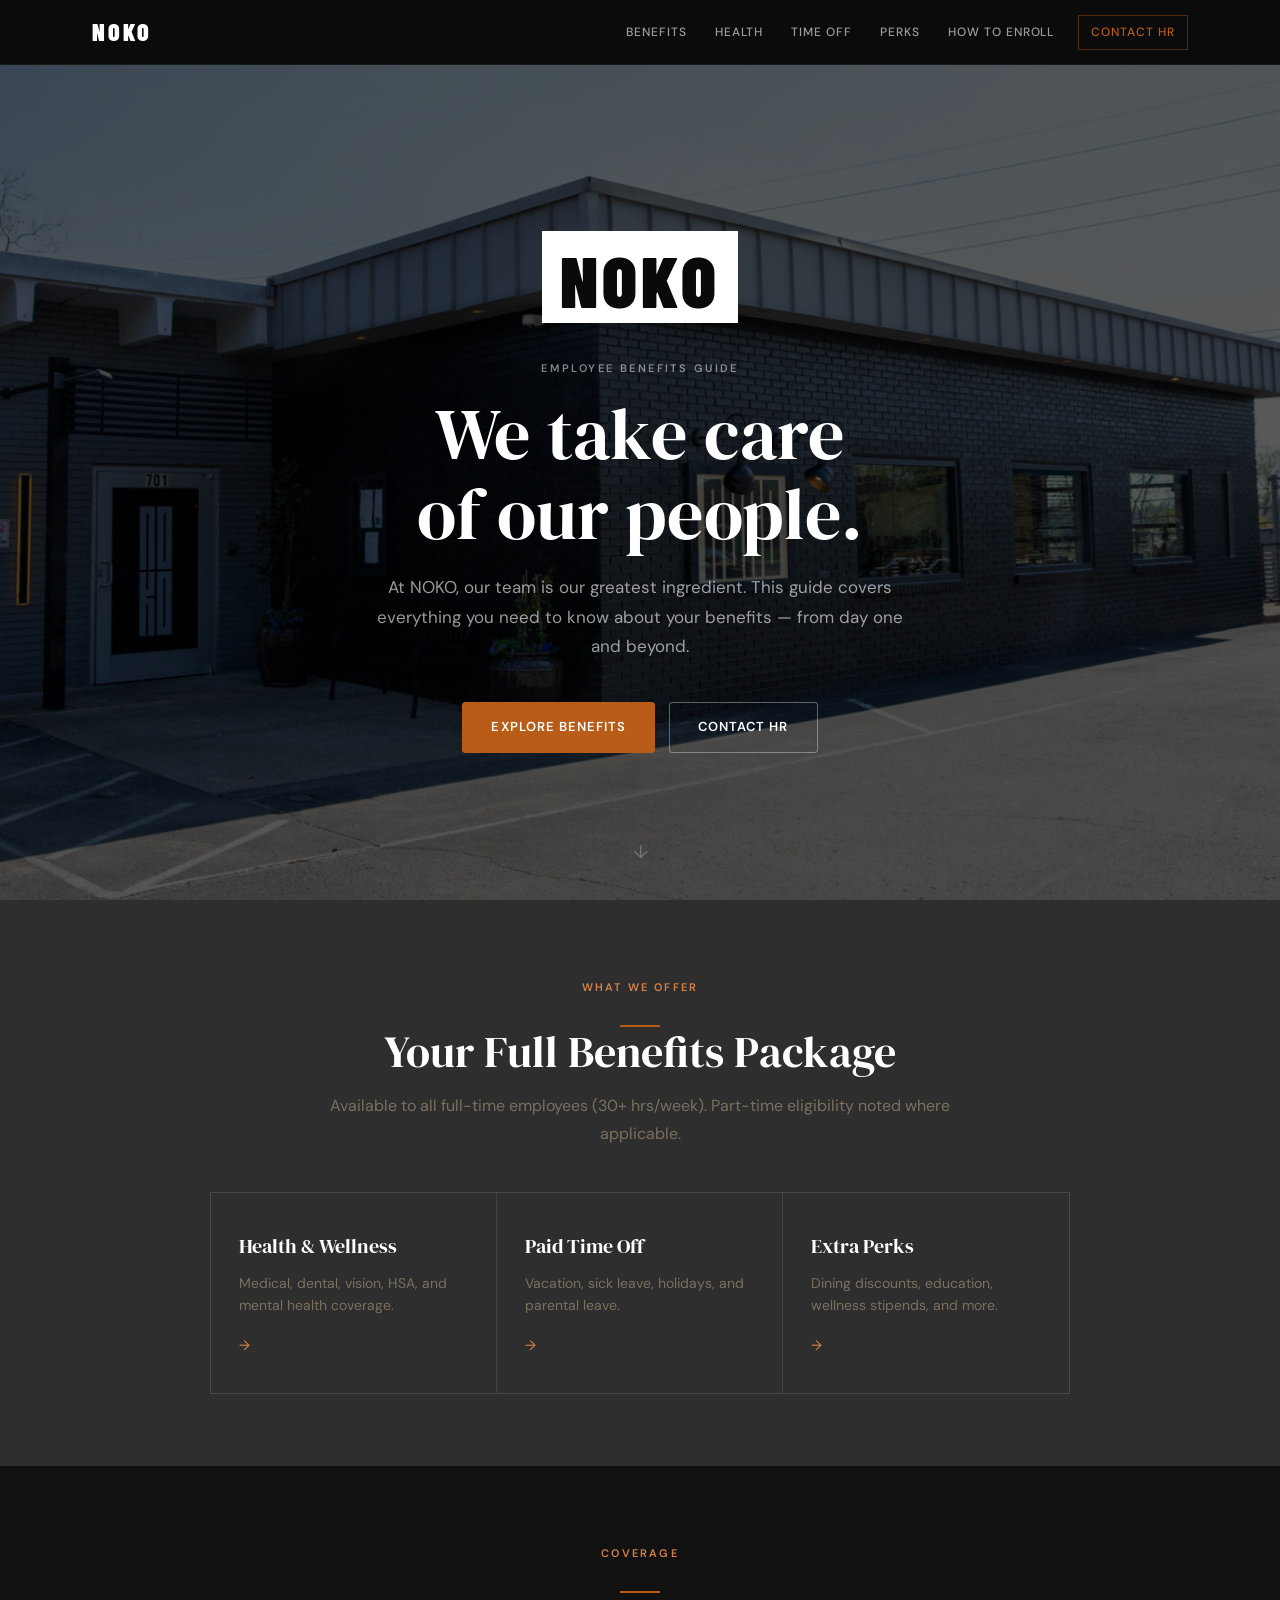
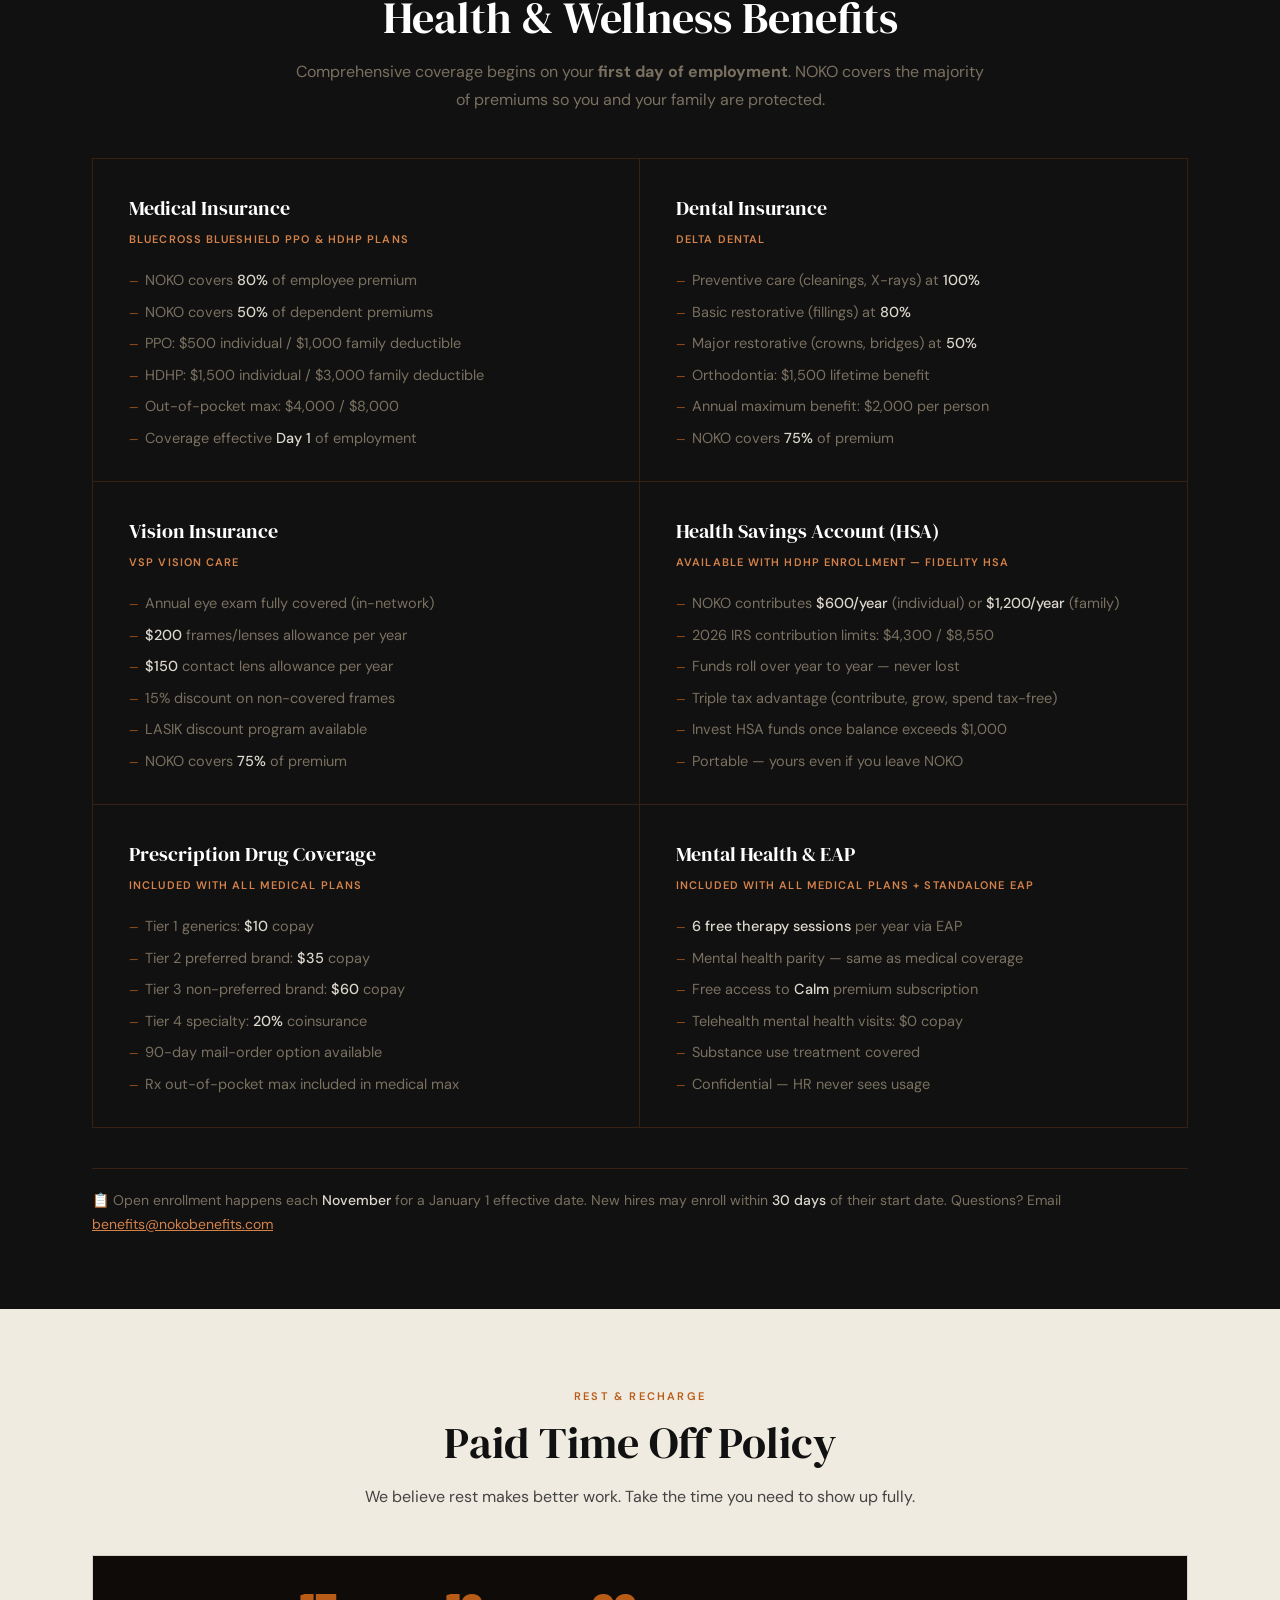
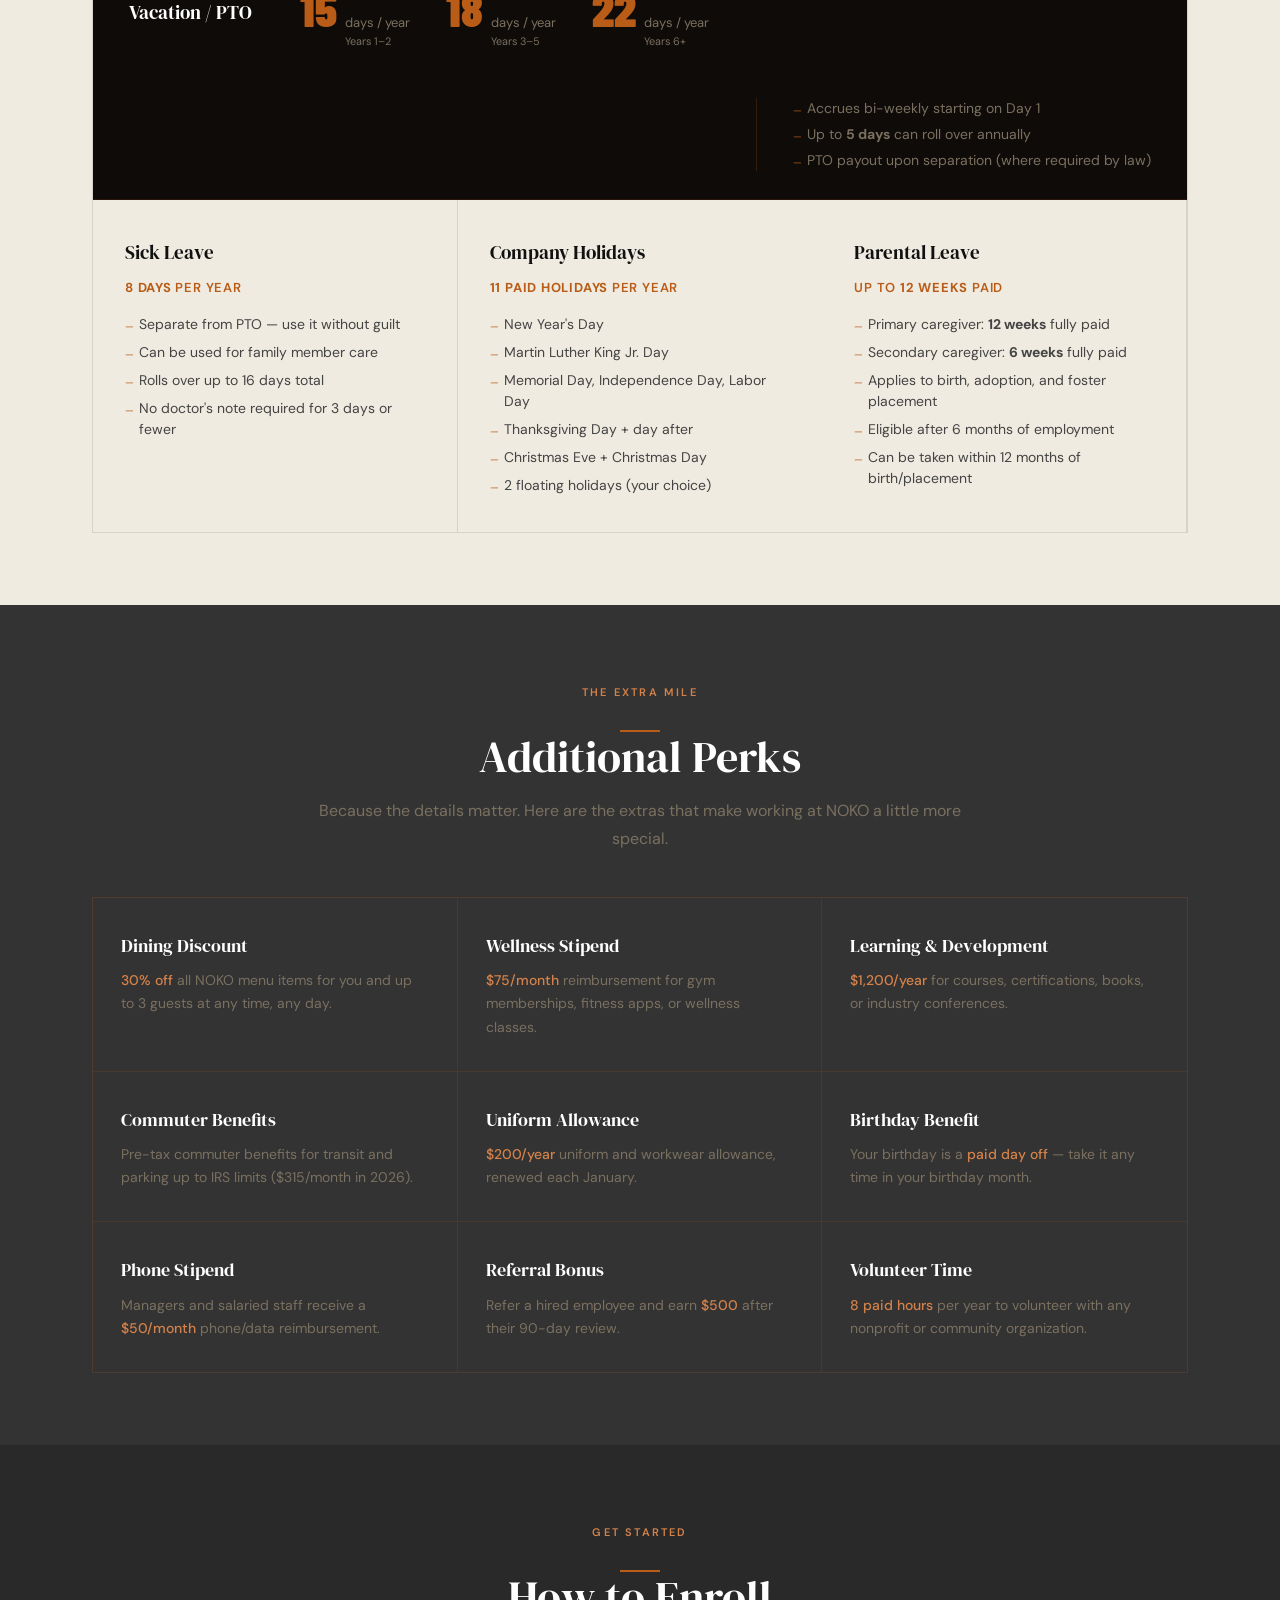
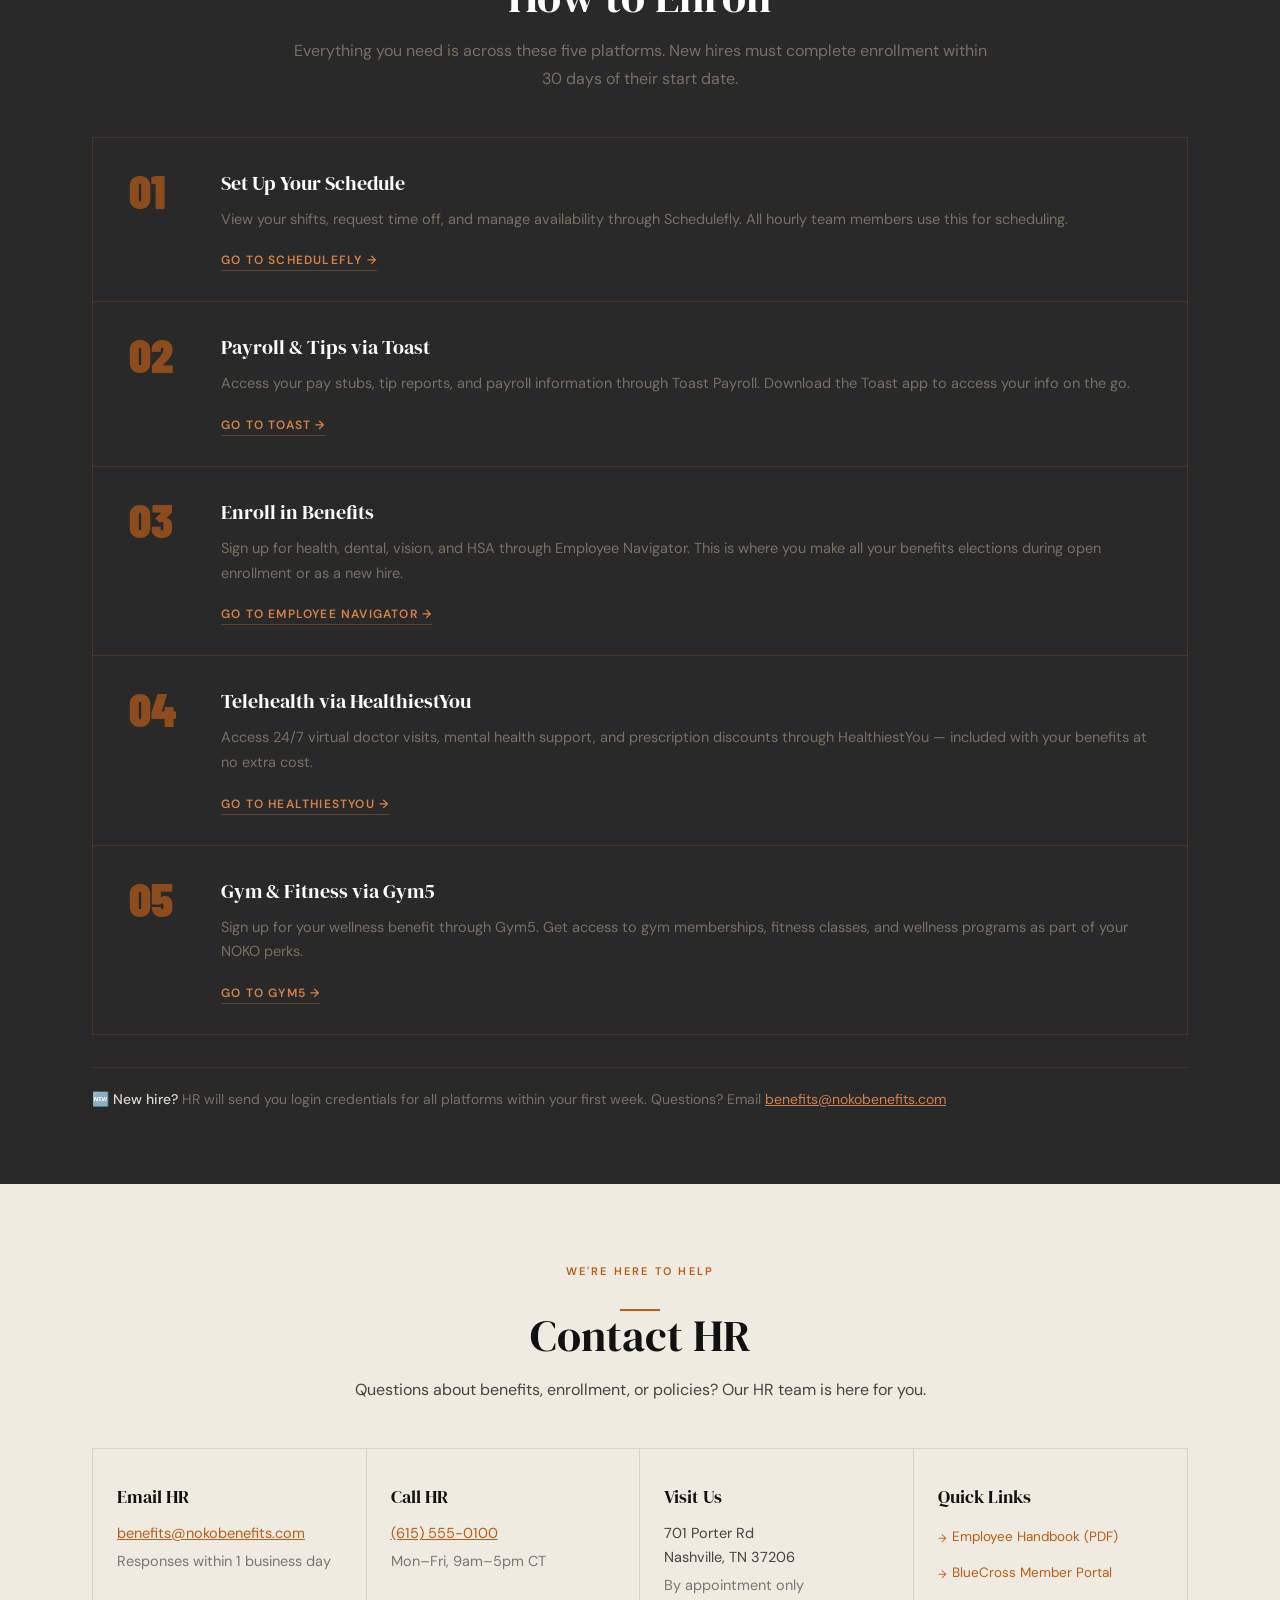
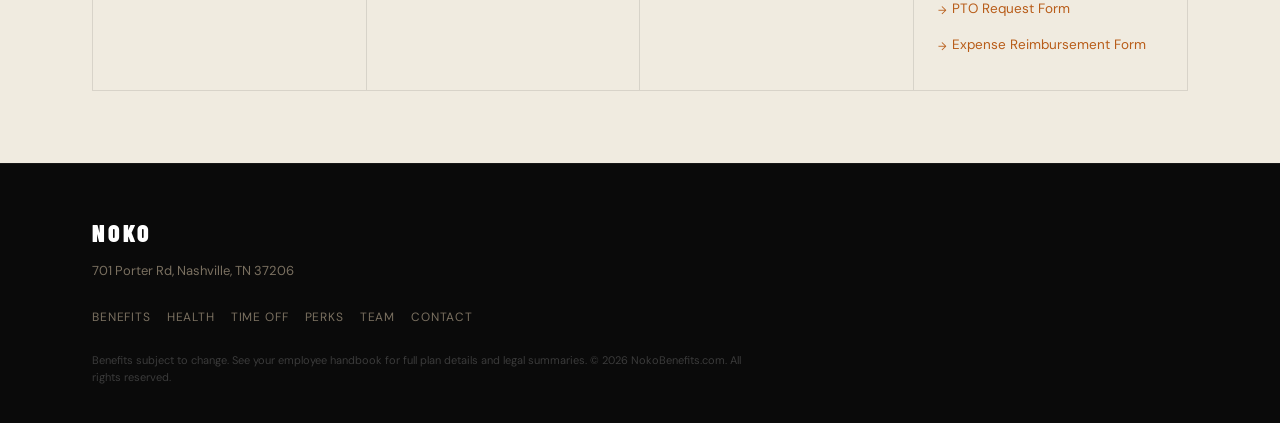
==== commit 3f513f81: "Remove Other Leave, Bereavement, and core values quote from PTO section PTO section now shows: Vacat" ====
--- a/index.html
+++ b/index.html
@@ -259,35 +259,6 @@
           </ul>
         </div>
 
-        <div class="pto-card">
-          <div class="pto-icon">🕯️</div>
-          <h3>Bereavement Leave</h3>
-          <p class="pto-amount">Up to <strong>5 days</strong> paid</p>
-          <ul>
-            <li>5 days for immediate family (spouse, child, parent, sibling)</li>
-            <li>3 days for extended family (grandparents, in-laws)</li>
-            <li>Additional unpaid leave available upon request</li>
-          </ul>
-        </div>
-
-        <div class="pto-card">
-          <div class="pto-icon">⚖️</div>
-          <h3>Other Leave</h3>
-          <ul>
-            <li><strong>Jury Duty:</strong> Full pay for up to 10 days</li>
-            <li><strong>Military Leave:</strong> Per USERRA requirements</li>
-            <li><strong>Voting:</strong> 2 hours paid leave on Election Day</li>
-            <li><strong>Volunteer:</strong> 8 hours paid volunteer time per year</li>
-            <li><strong>FMLA:</strong> 12 weeks unpaid per federal law</li>
-          </ul>
-        </div>
-
-        <div class="pto-card pto-quote">
-          <blockquote>
-            <p>"Take care of your people, and everything else follows."</p>
-            <cite>— NOKO Core Values</cite>
-          </blockquote>
-        </div>
       </div>
     </div>
   </section>
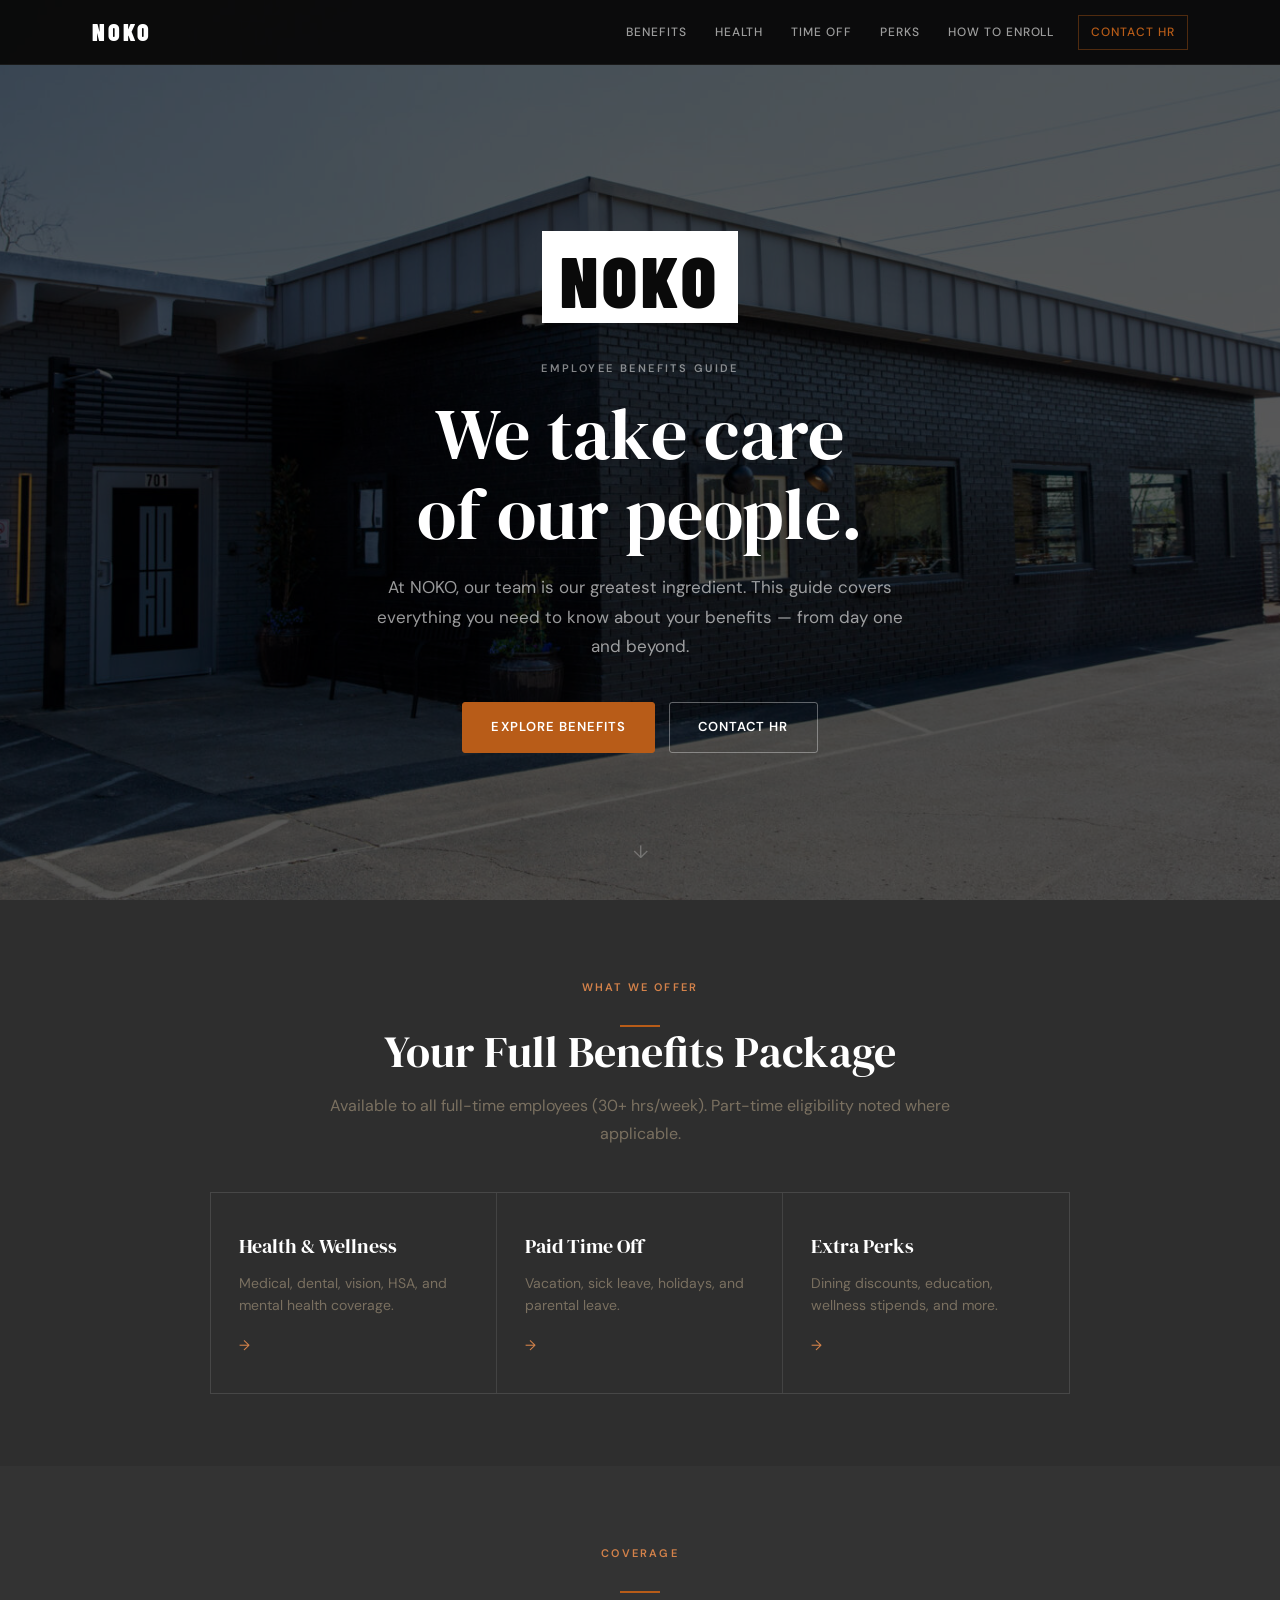
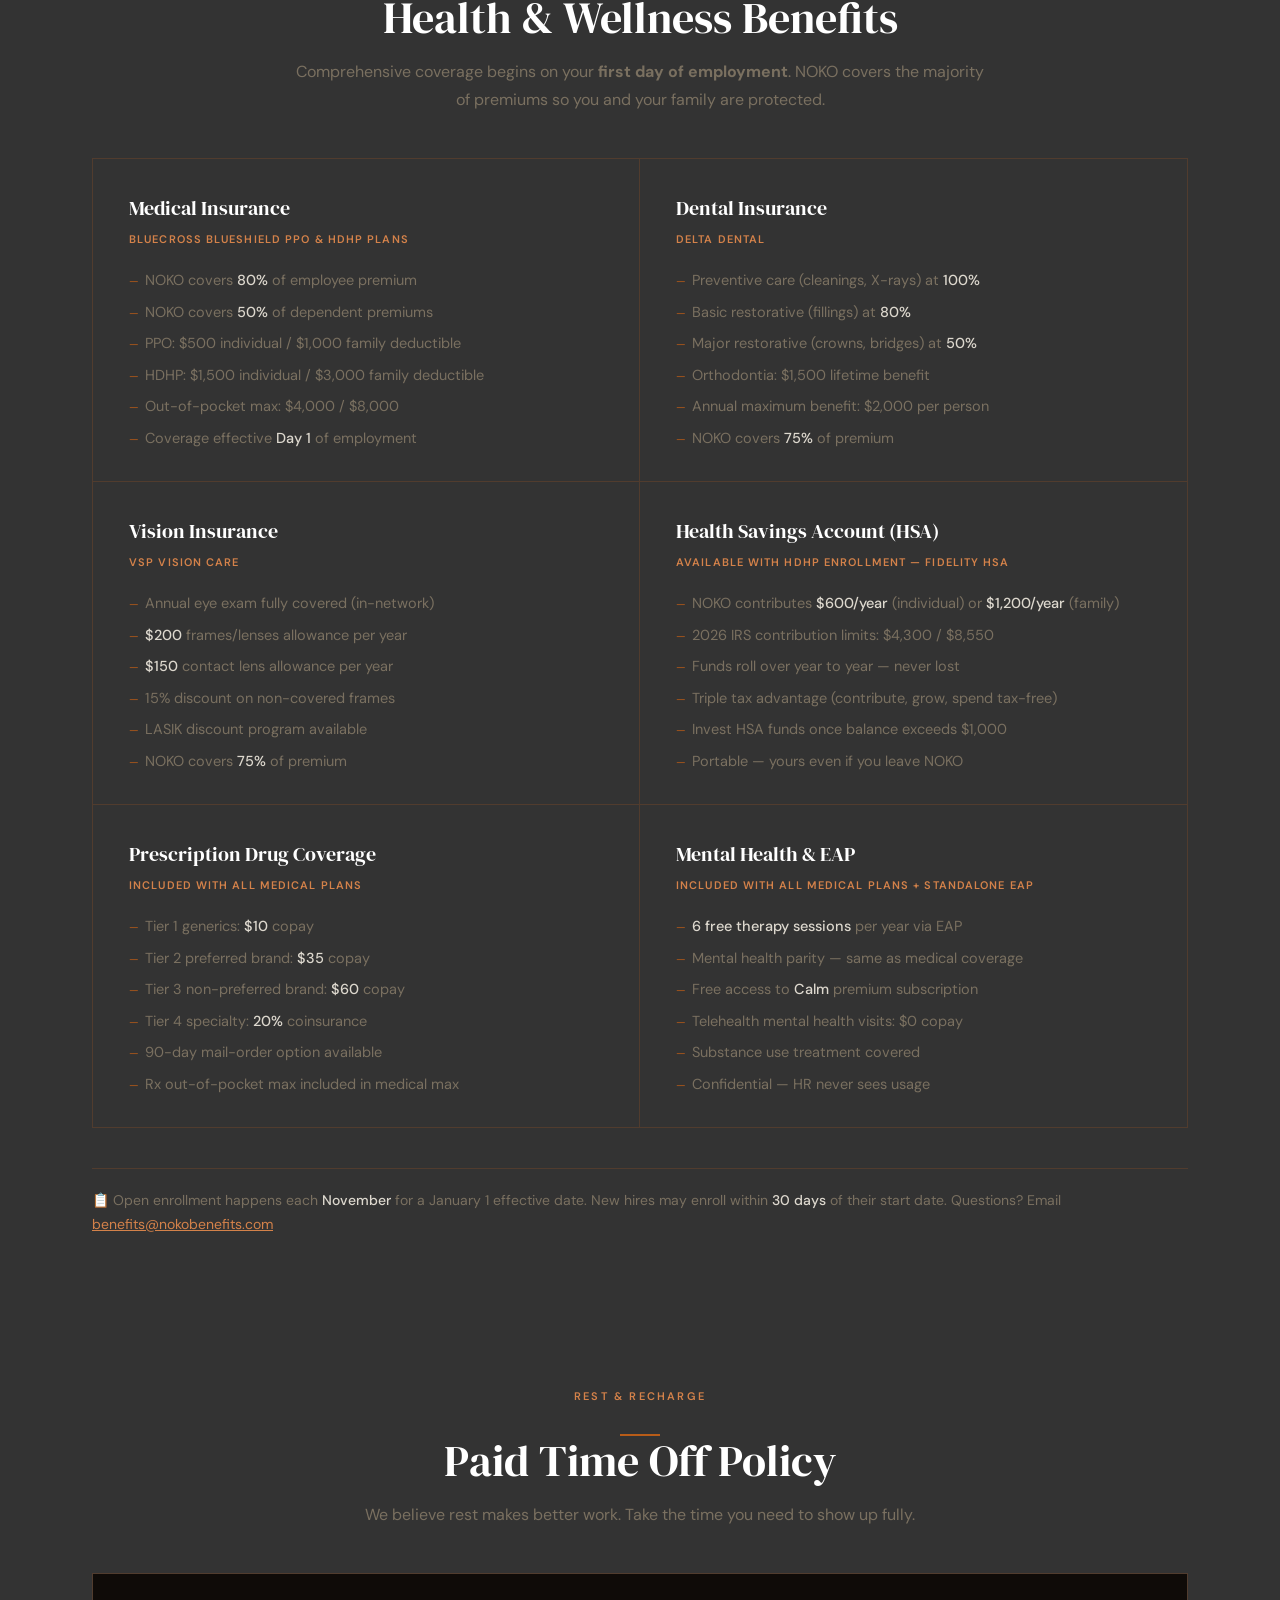
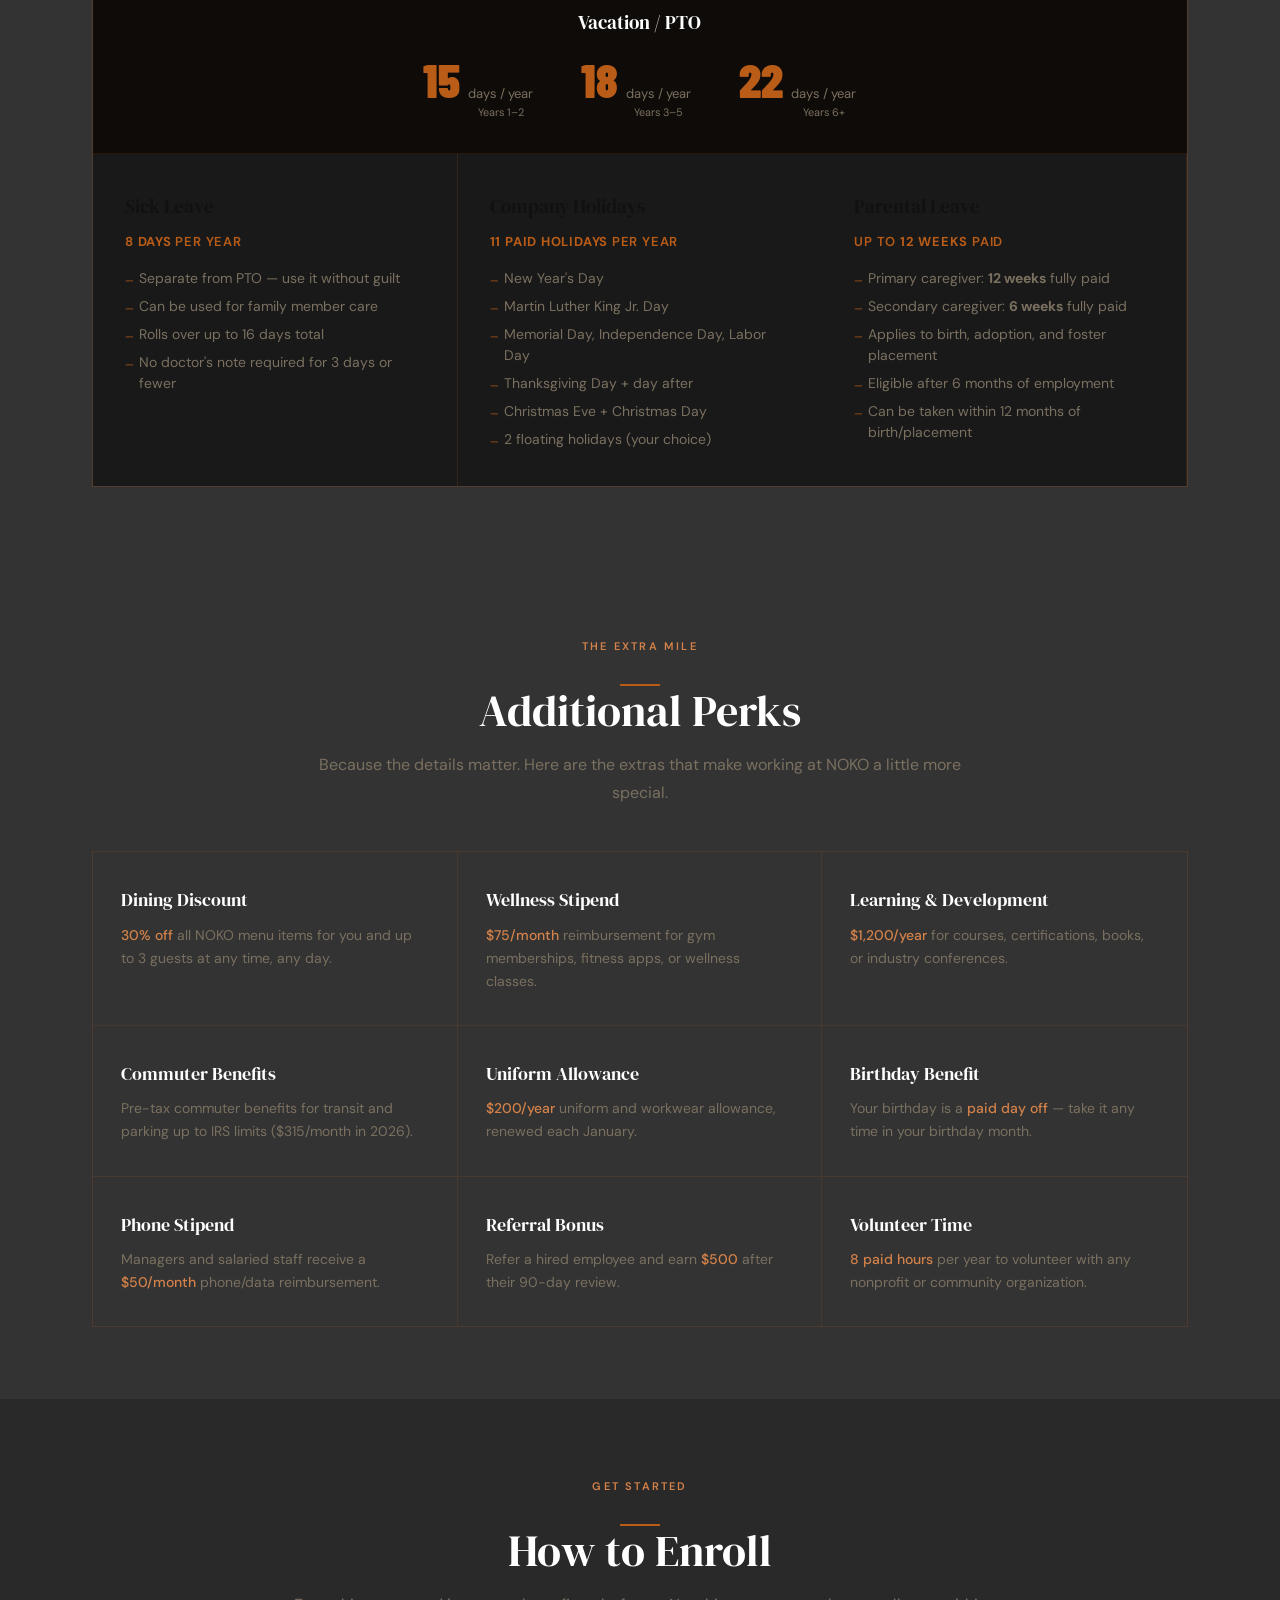
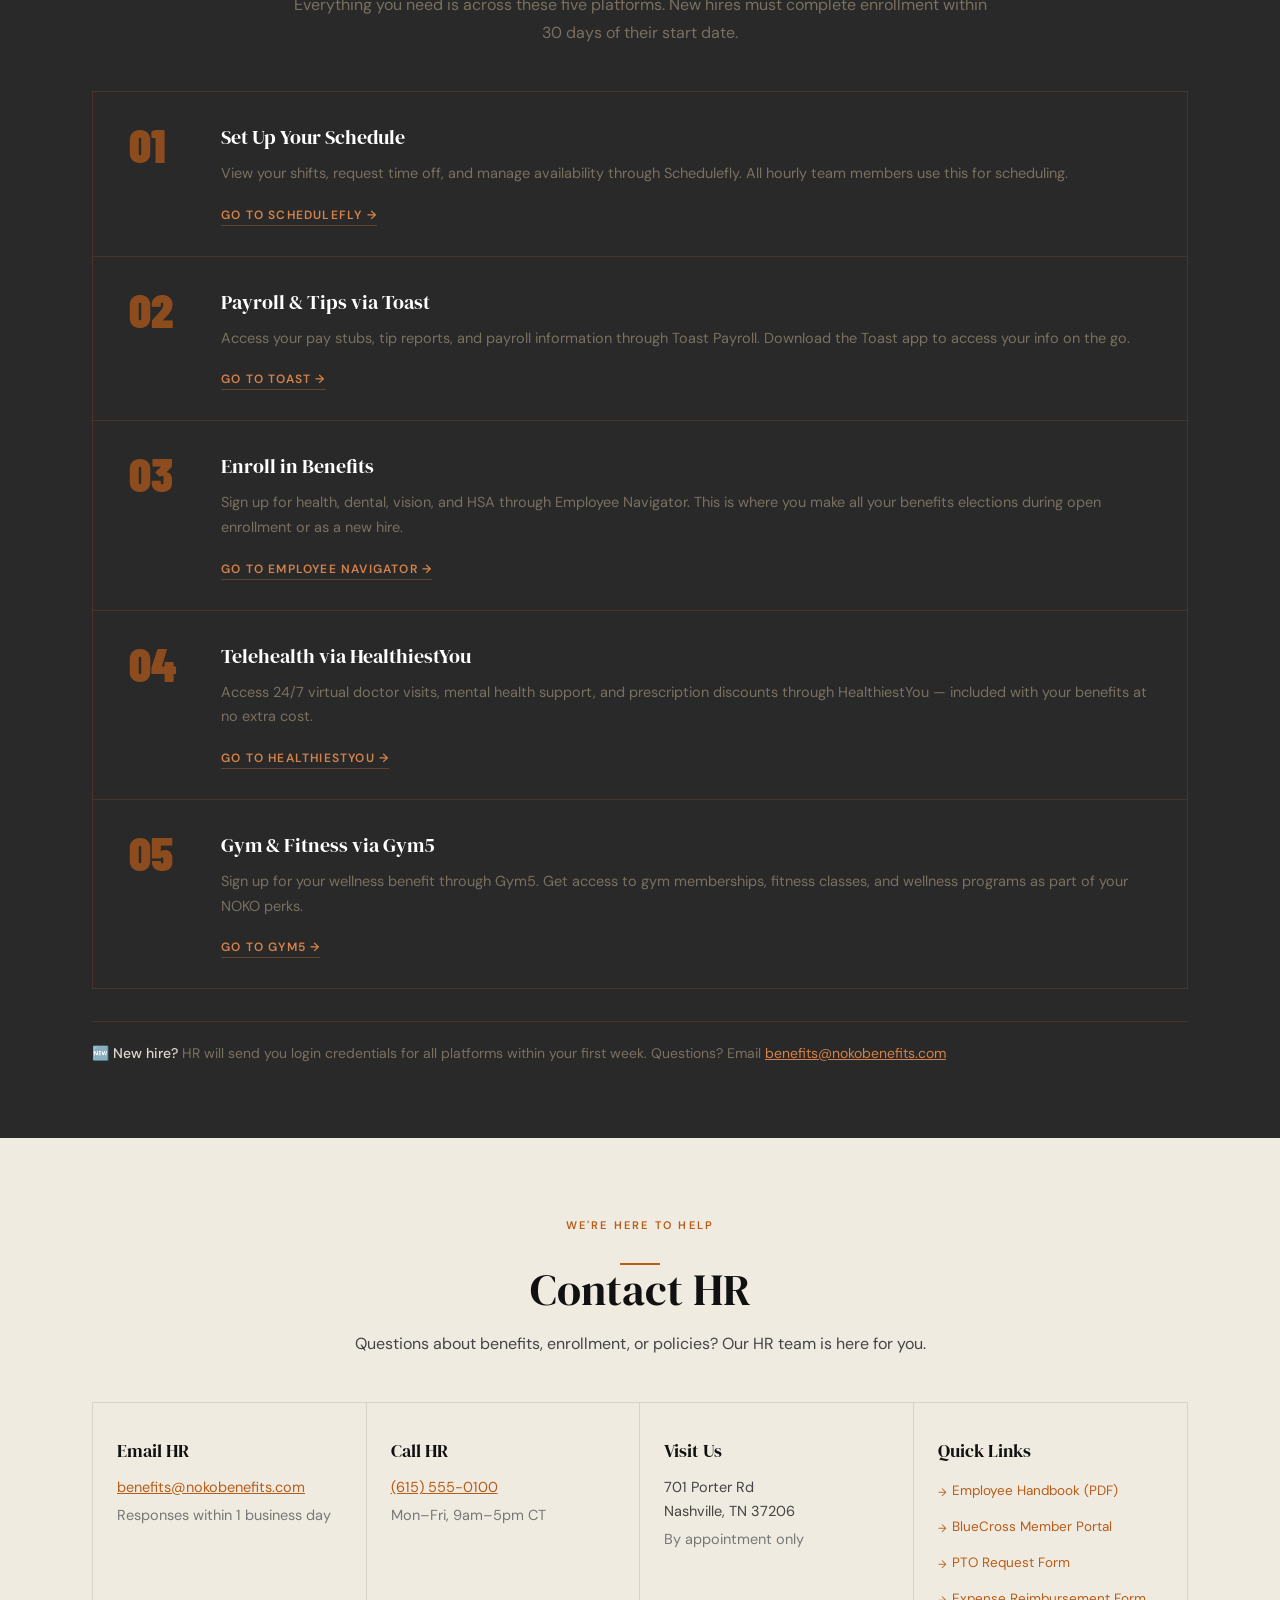
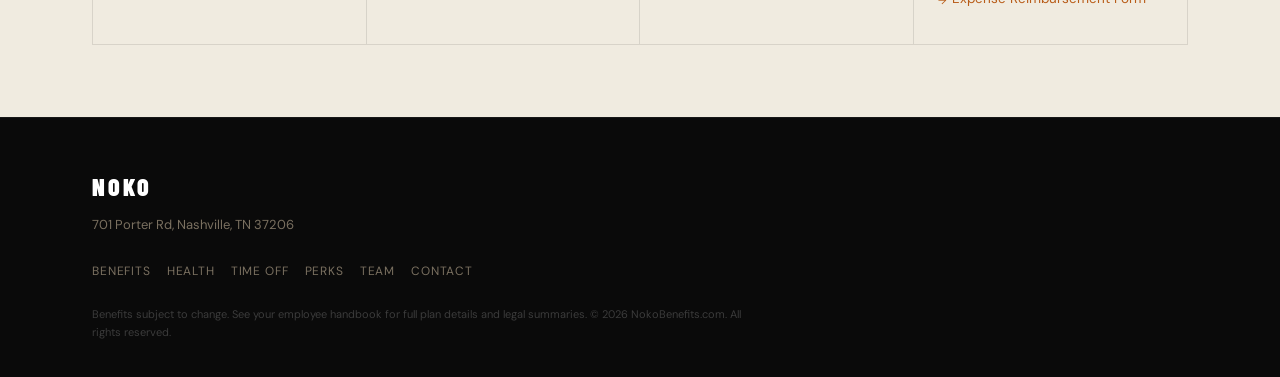
==== commit 2522f9ff: "Add photo backgrounds to Health, PTO, and Additional Perks sections - Health & Wellness: health.jpg " ====
--- a/index.html
+++ b/index.html
@@ -82,7 +82,7 @@
   <!-- ==============================
        HEALTH INSURANCE
   ============================== -->
-  <section id="health" class="section section-dark">
+  <section id="health" class="section section-health-photo">
     <div class="container">
       <div class="section-header section-header-light">
         <p class="eyebrow eyebrow-light">Coverage</p>
@@ -188,10 +188,11 @@
   <!-- ==============================
        PTO
   ============================== -->
-  <section id="pto" class="section section-warm">
-    <div class="container">
-      <div class="section-header">
-        <p class="eyebrow">Rest & Recharge</p>
+  <section id="pto" class="section section-pto-photo">
+    <div class="container">
+      <div class="section-header section-header-light">
+        <p class="eyebrow eyebrow-light">Rest & Recharge</p>
+        <div class="section-rule"></div>
         <h2>Paid Time Off Policy</h2>
         <p class="section-sub">We believe rest makes better work. Take the time you need to show up fully.</p>
       </div>
--- a/styles.css
+++ b/styles.css
@@ -60,6 +60,26 @@
 .section-light  { background: var(--warm-light); }
 .section-dark   { background: var(--dark); color: var(--text-on-dark); }
 .section-warm   { background: var(--warm-mid); }
+
+.section-health-photo,
+.section-pto-photo {
+  position: relative;
+  color: var(--text-on-dark);
+  background-size: cover;
+  background-position: center;
+  background-attachment: fixed;
+}
+.section-health-photo { background-image: url('health.jpg'); }
+.section-pto-photo    { background-image: url('vacation.jpg'); }
+.section-health-photo::before,
+.section-pto-photo::before {
+  content: '';
+  position: absolute;
+  inset: 0;
+  background: rgba(0,0,0,0.80);
+}
+.section-health-photo .container,
+.section-pto-photo .container { position: relative; }
 
 .section-benefits-photo {
   position: relative;
@@ -424,12 +444,13 @@
   display: grid;
   grid-template-columns: repeat(3, 1fr);
   gap: 0;
-  border: 1px solid var(--rule-light);
+  border: 1px solid rgba(200,98,26,0.2);
 }
 .pto-card {
   padding: 36px 32px;
-  border-right: 1px solid var(--rule-light);
-  border-bottom: 1px solid var(--rule-light);
+  border-right: 1px solid rgba(200,98,26,0.15);
+  border-bottom: 1px solid rgba(200,98,26,0.15);
+  background: rgba(0,0,0,0.5);
 }
 .pto-card:nth-child(3n) { border-right: none; }
 .pto-card:nth-last-child(-n+3) { border-bottom: none; }
@@ -439,22 +460,16 @@
   border-right: none;
   background: var(--warm-dark);
   border-color: rgba(200,98,26,0.15);
-  display: flex;
-  align-items: center;
-  gap: 48px;
-  padding: 28px 36px;
-  flex-wrap: wrap;
-}
-.pto-featured h3 {
-  color: var(--white);
-  white-space: nowrap;
-  min-width: 120px;
-}
+  text-align: center;
+  padding: 32px 0;
+}
+.pto-featured h3 { color: var(--white); }
 .pto-icon { display: none; }
 .pto-card h3 {
   font-family: var(--font-serif);
   font-size: 19px;
   font-weight: 400;
+  color: var(--white);
   margin-bottom: 8px;
   color: var(--text-dark);
 }
@@ -468,17 +483,10 @@
   margin-bottom: 14px;
 }
 .pto-card ul { display: flex; flex-direction: column; gap: 7px; }
-.pto-featured ul {
-  display: flex;
-  flex-direction: column;
-  gap: 5px;
-  margin-left: auto;
-  border-left: 1px solid rgba(200,98,26,0.2);
-  padding-left: 36px;
-}
+.pto-featured ul { display: none; }
 .pto-card li {
   font-size: 14px;
-  color: var(--text-mid);
+  color: var(--text-muted-dark);
   padding-left: 14px;
   position: relative;
   line-height: 1.5;
@@ -495,9 +503,10 @@
 
 .pto-tiers {
   display: flex;
-  gap: 36px;
-  margin: 0;
-  align-items: center;
+  gap: 48px;
+  margin: 16px 0 0;
+  justify-content: center;
+  align-items: baseline;
 }
 .pto-tier { display: flex; align-items: baseline; gap: 8px; }
 .pto-days {
@@ -577,7 +586,7 @@
 .section-photo {
   position: relative;
   color: var(--text-on-dark);
-  background-image: url('mg4690_900xx5689-3200-0-455.jpg');
+  background-image: url('additional.jpg');
   background-size: cover;
   background-position: center;
   background-attachment: fixed;
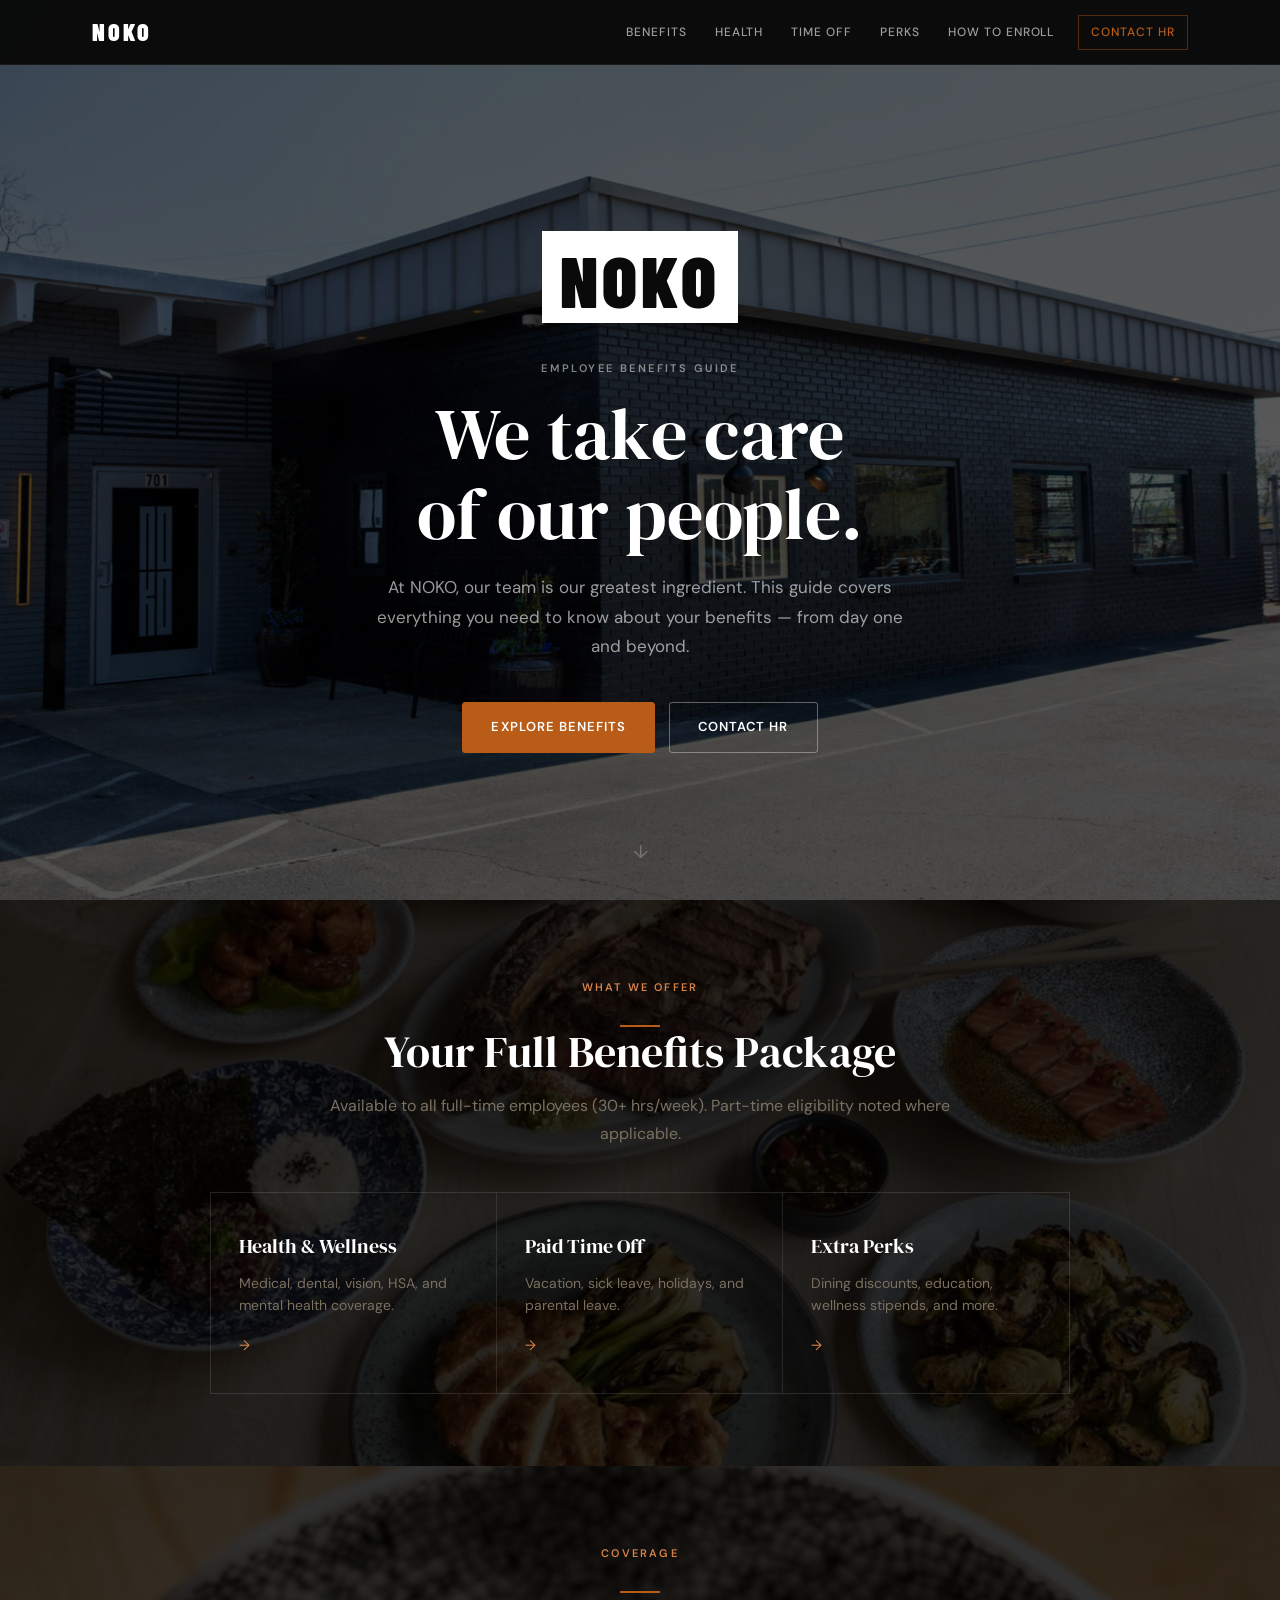
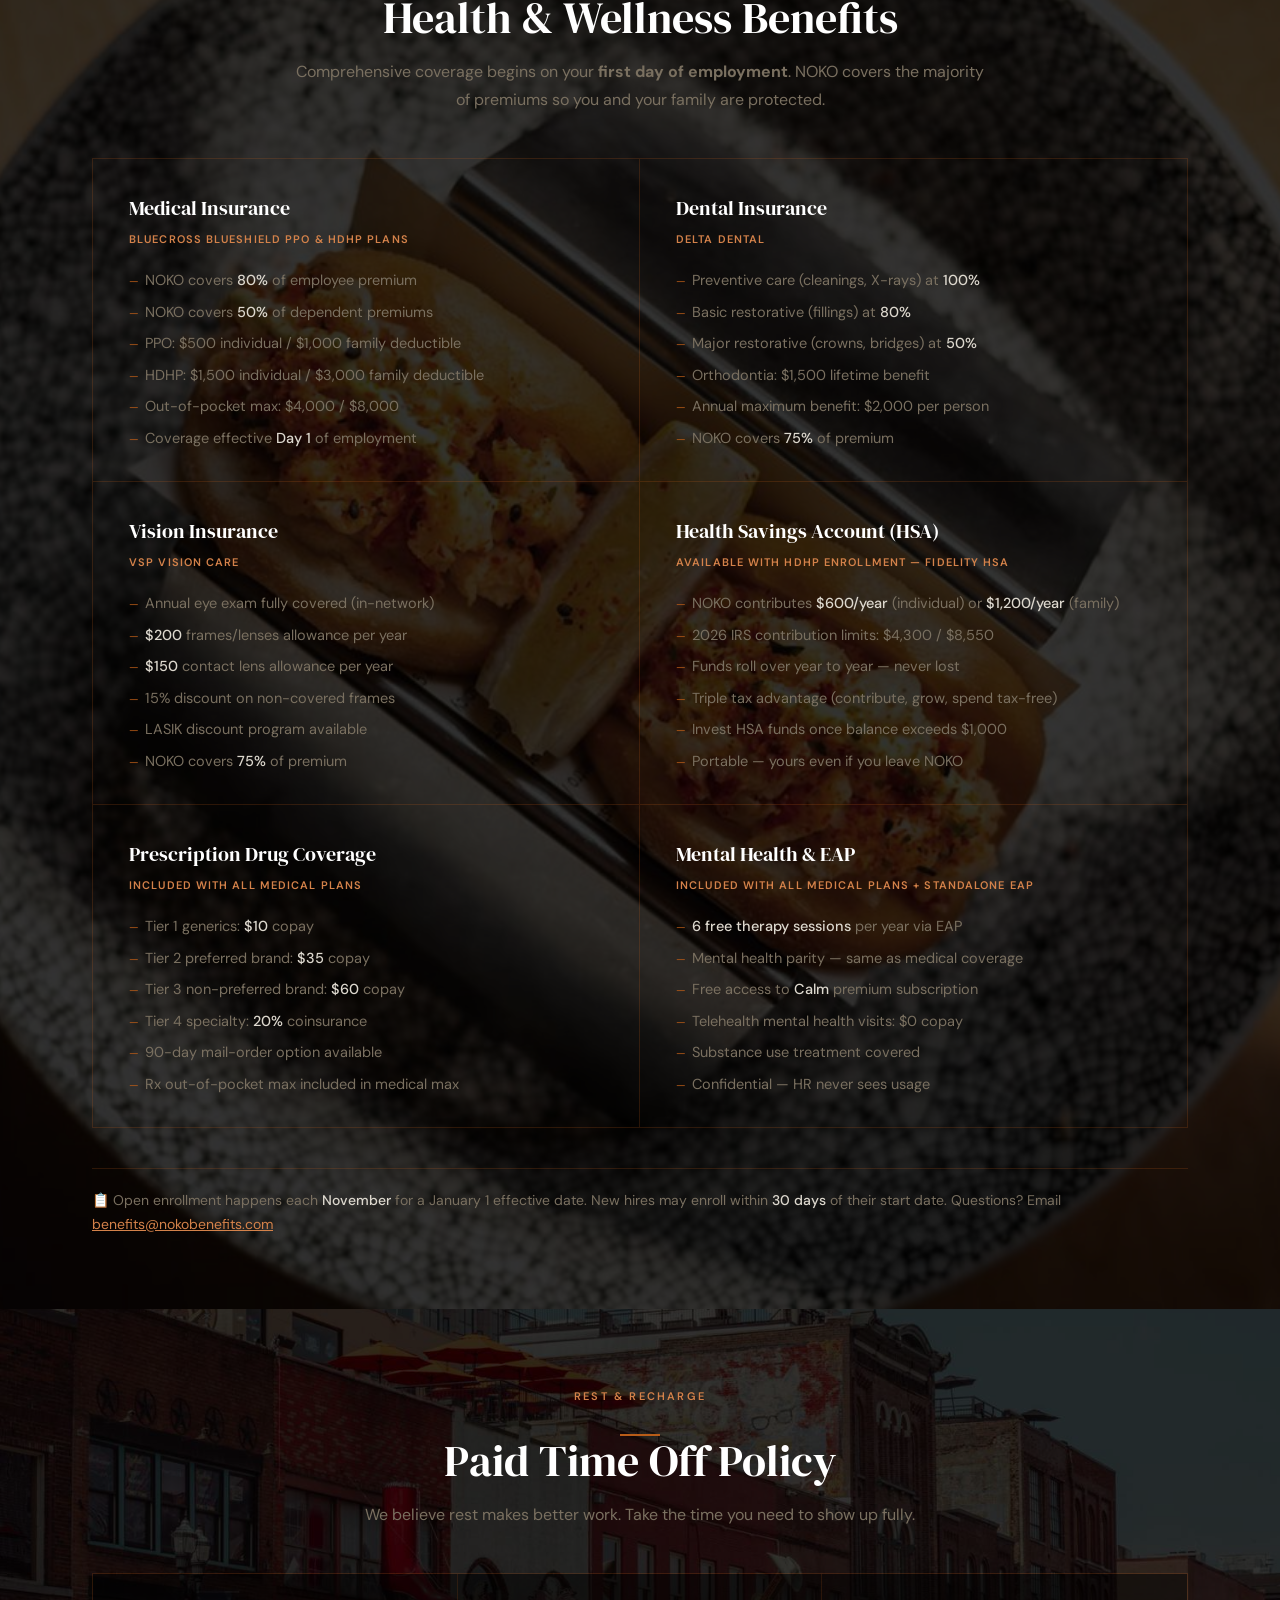
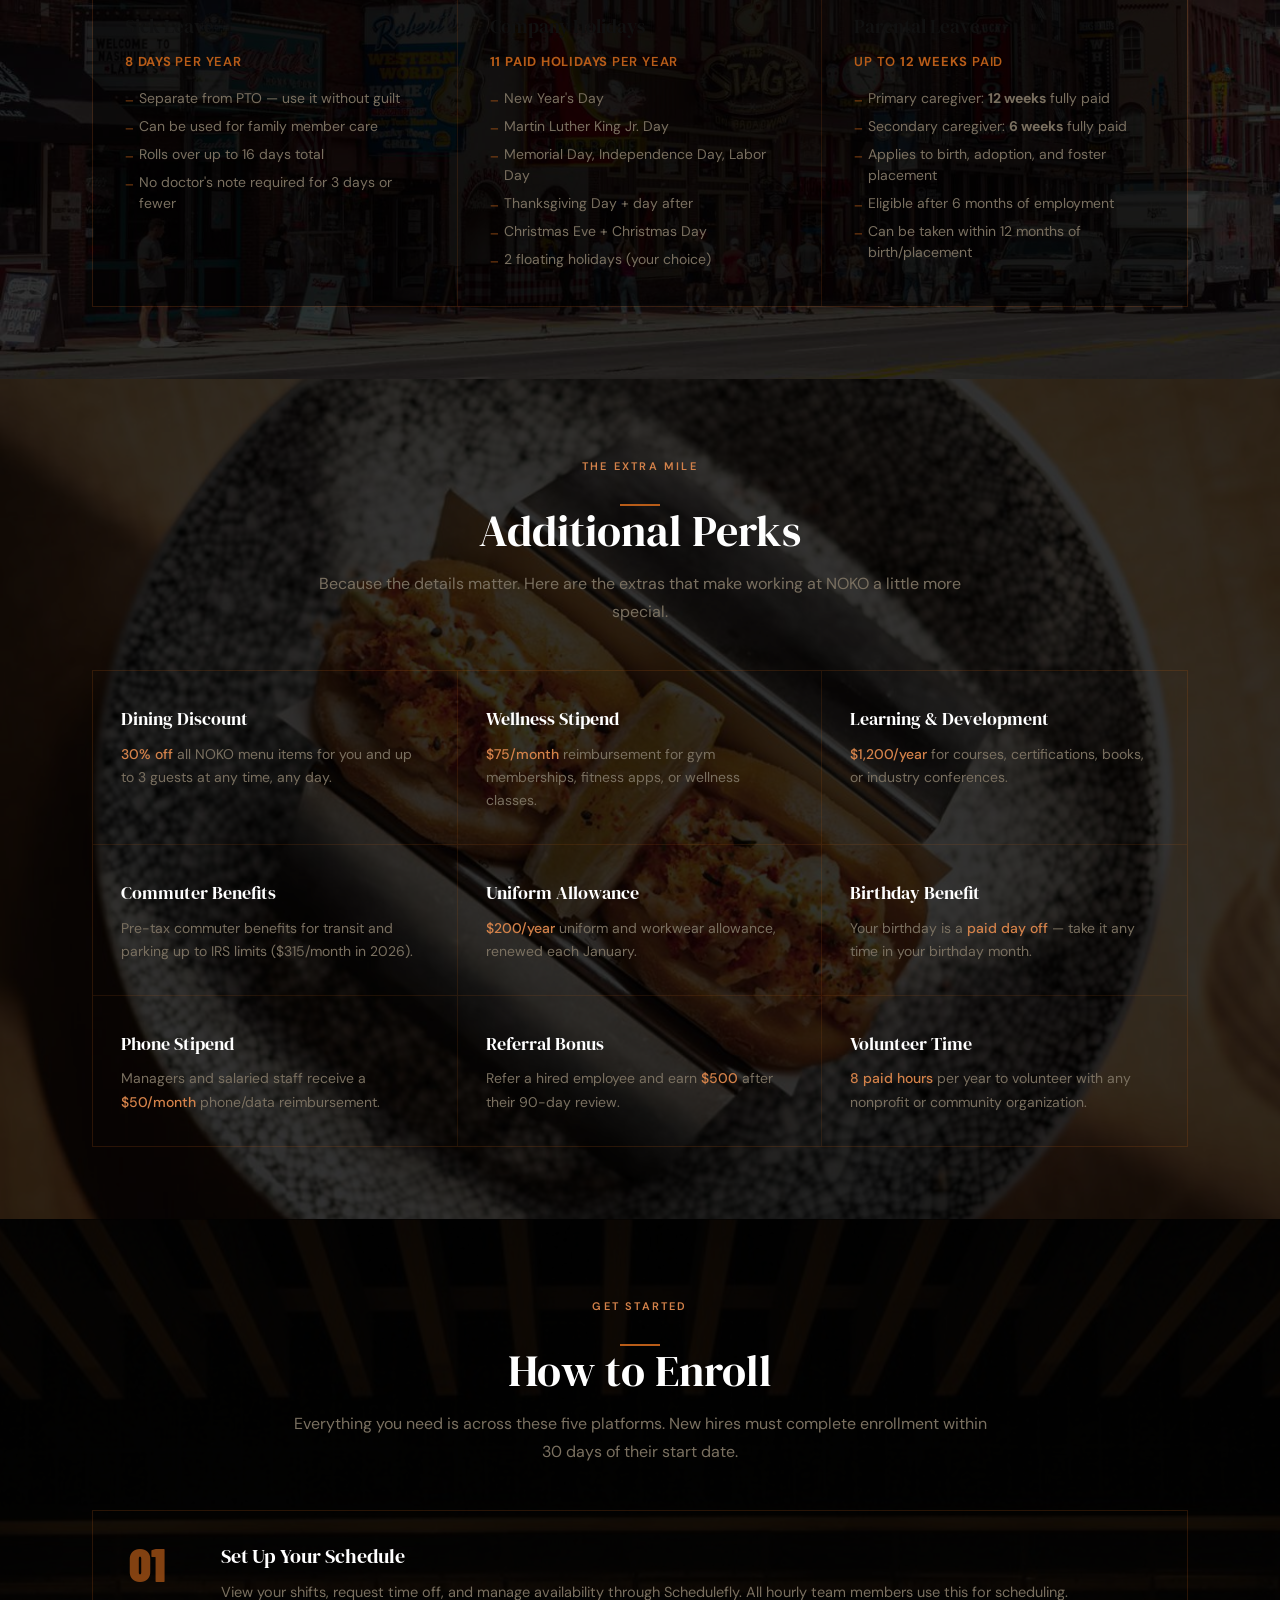
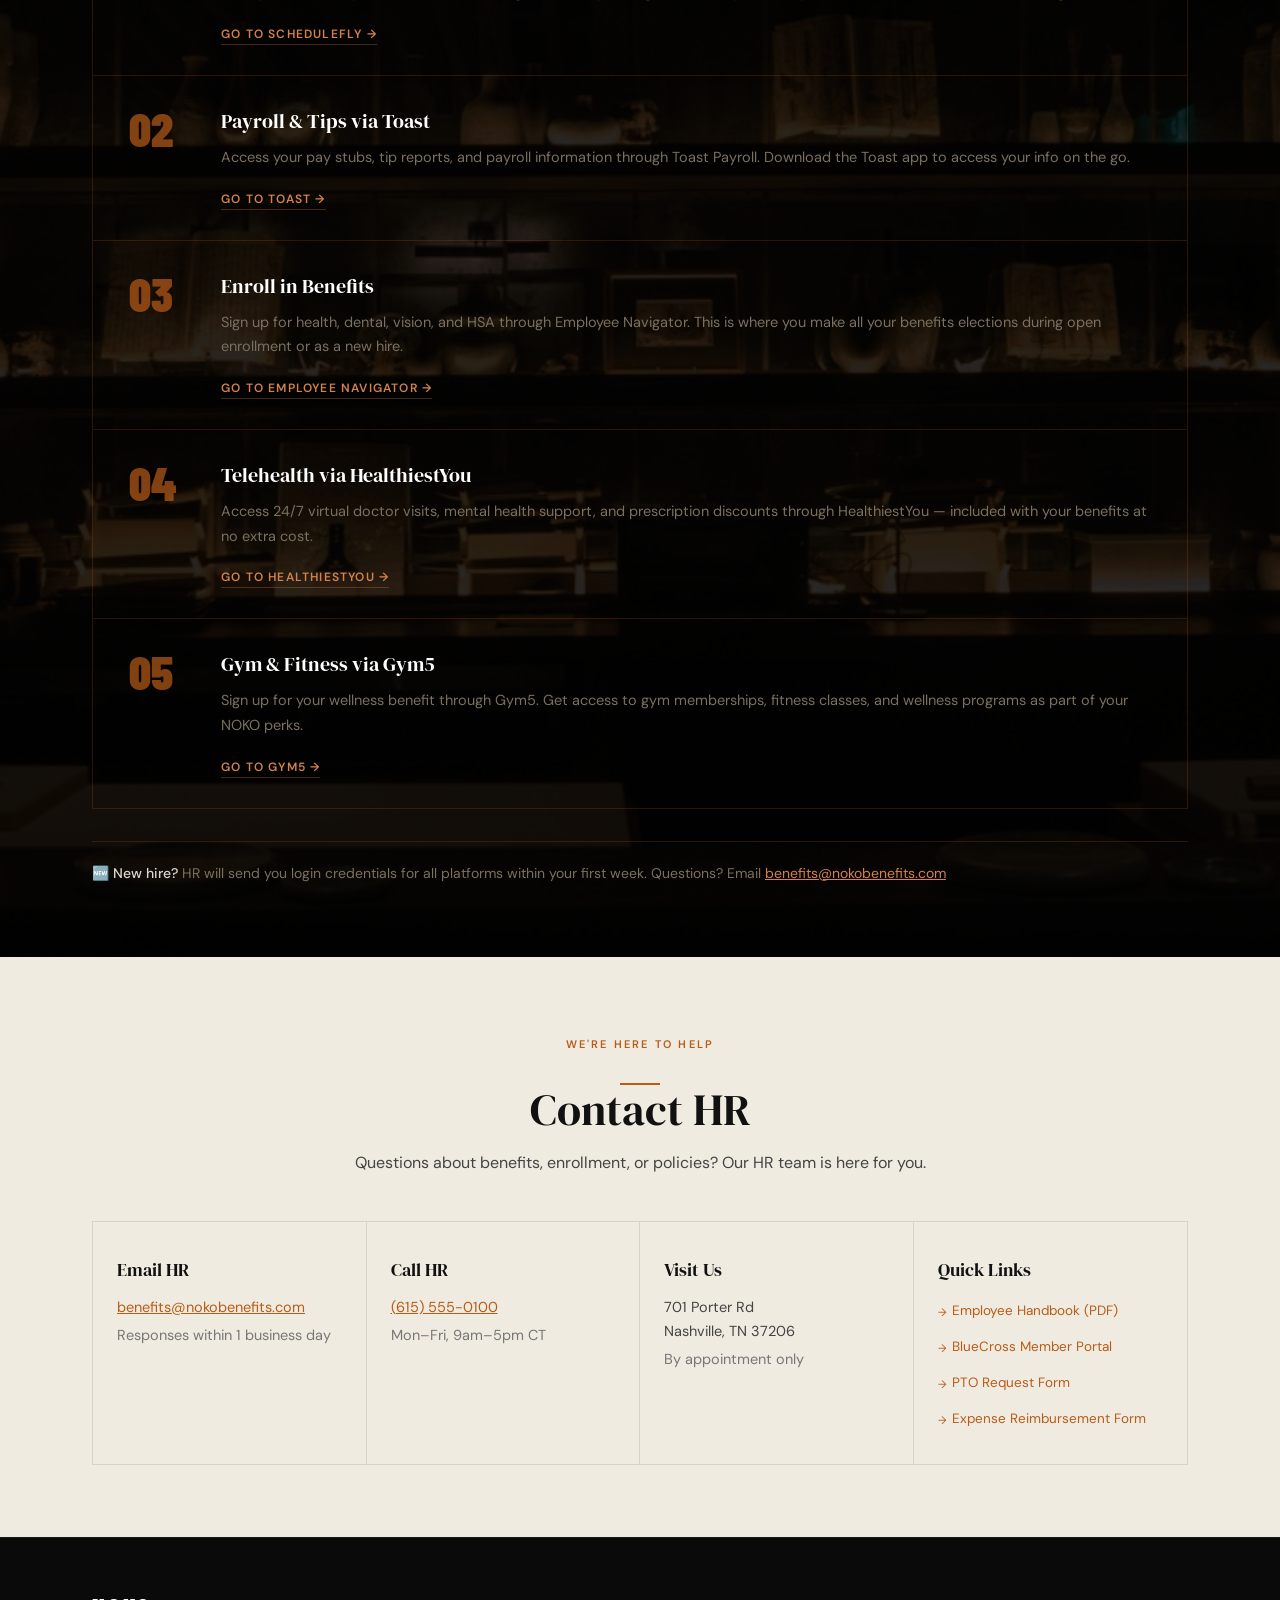
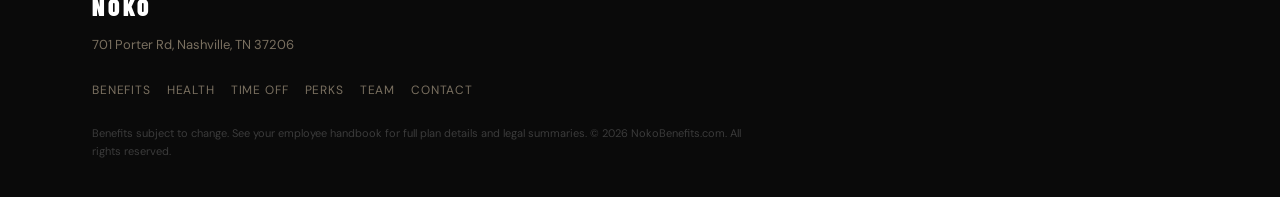
==== commit eaa4d619: "Remove Vacation/PTO featured card; swap health background to additional.jpg" ====
--- a/index.html
+++ b/index.html
@@ -198,29 +198,6 @@
       </div>
 
       <div class="pto-grid">
-        <div class="pto-card pto-featured">
-          <h3>Vacation / PTO</h3>
-          <div class="pto-tiers">
-            <div class="pto-tier">
-              <span class="pto-days">15</span>
-              <span class="pto-label">days / year<br/><small>Years 1–2</small></span>
-            </div>
-            <div class="pto-tier">
-              <span class="pto-days">18</span>
-              <span class="pto-label">days / year<br/><small>Years 3–5</small></span>
-            </div>
-            <div class="pto-tier">
-              <span class="pto-days">22</span>
-              <span class="pto-label">days / year<br/><small>Years 6+</small></span>
-            </div>
-          </div>
-          <ul class="pto-details">
-            <li>Accrues bi-weekly starting on Day 1</li>
-            <li>Up to <strong>5 days</strong> can roll over annually</li>
-            <li>PTO payout upon separation (where required by law)</li>
-          </ul>
-        </div>
-
         <div class="pto-card">
           <div class="pto-icon">🤒</div>
           <h3>Sick Leave</h3>
--- a/styles.css
+++ b/styles.css
@@ -67,9 +67,9 @@
   color: var(--text-on-dark);
   background-size: cover;
   background-position: center;
-  background-attachment: fixed;
-}
-.section-health-photo { background-image: url('health.jpg'); }
+  
+}
+.section-health-photo { background-image: url('additional.jpg'); }
 .section-pto-photo    { background-image: url('vacation.jpg'); }
 .section-health-photo::before,
 .section-pto-photo::before {
@@ -87,7 +87,7 @@
   background-image: url('mg4690_900xx5689-3200-0-455.jpg');
   background-size: cover;
   background-position: center;
-  background-attachment: fixed;
+  
 }
 .section-benefits-photo::before {
   content: '';
@@ -589,7 +589,7 @@
   background-image: url('additional.jpg');
   background-size: cover;
   background-position: center;
-  background-attachment: fixed;
+  
 }
 .section-photo::before {
   content: '';
@@ -633,10 +633,10 @@
 .section-enroll {
   position: relative;
   color: var(--text-on-dark);
-  background-image: url('exterior.jpg');
+  background-image: url('enroll.jpg');
   background-size: cover;
   background-position: center;
-  background-attachment: fixed;
+  
 }
 .section-enroll::before {
   content: '';
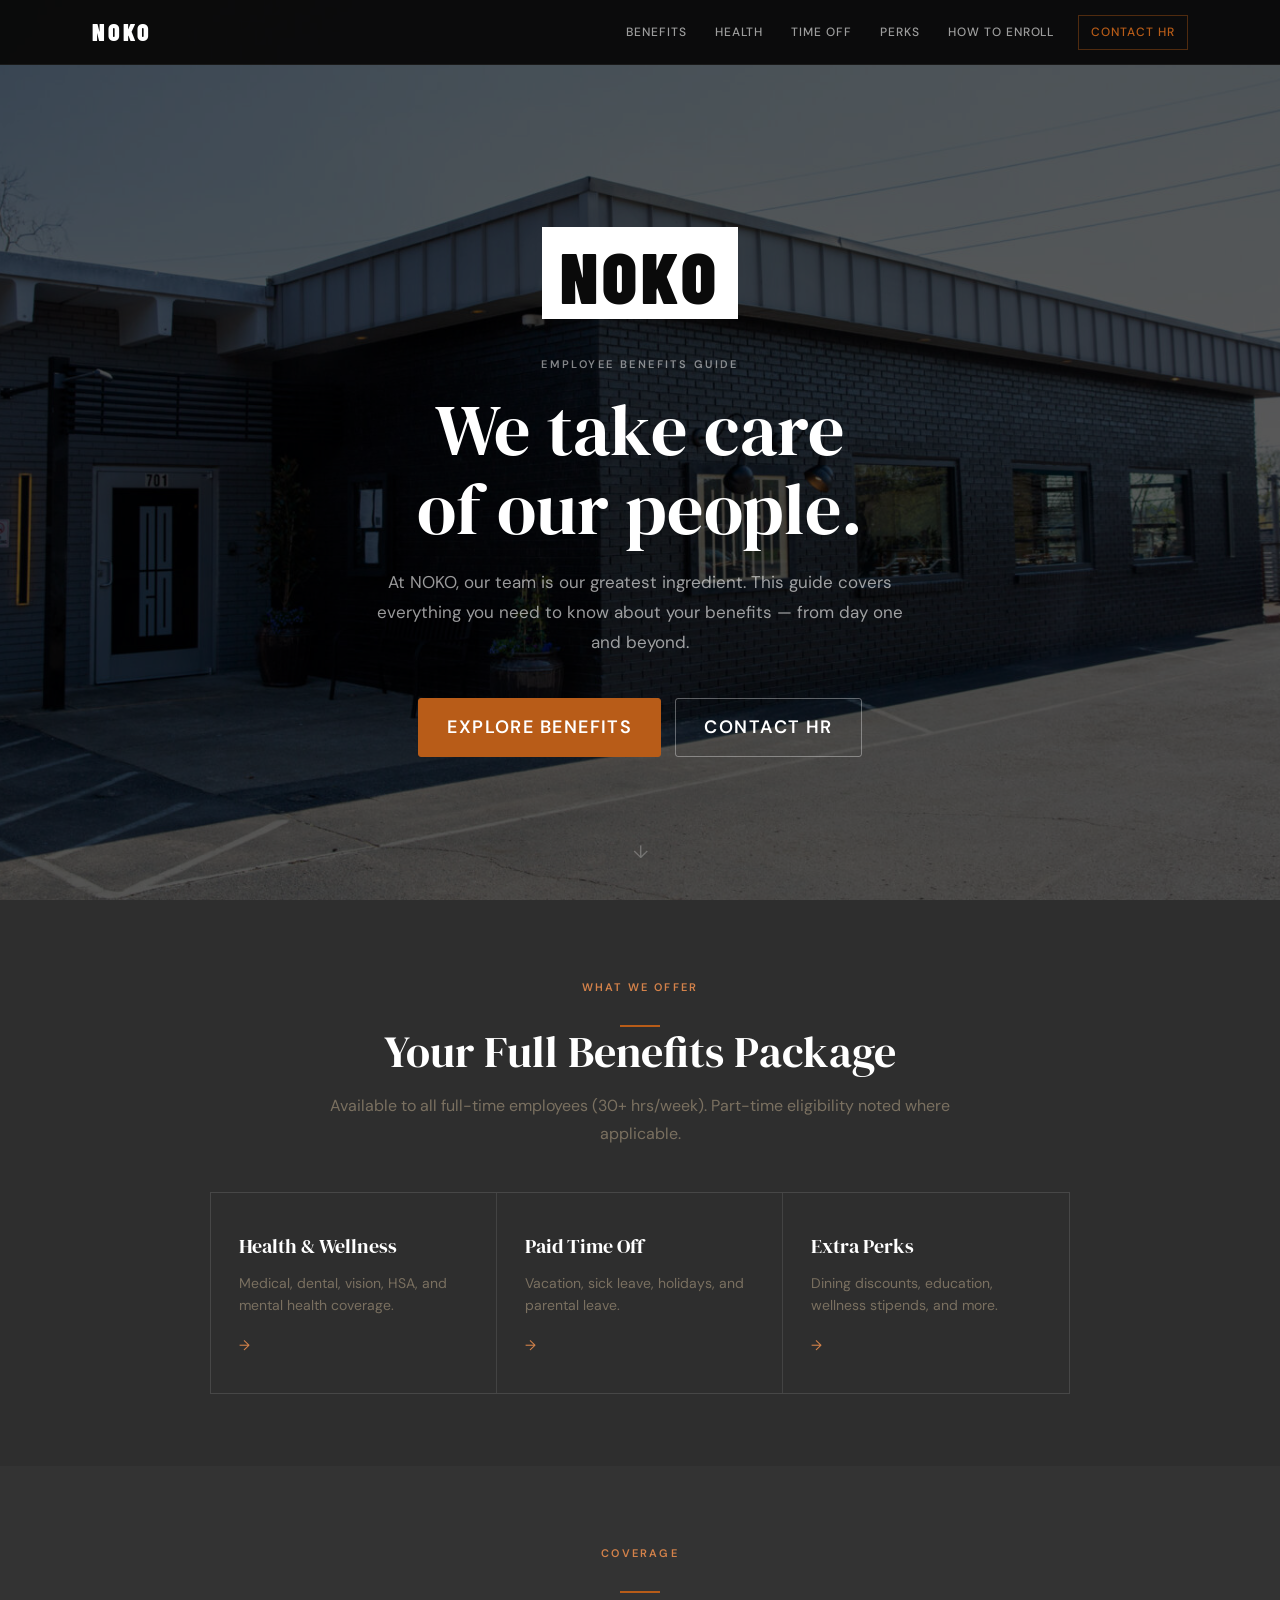
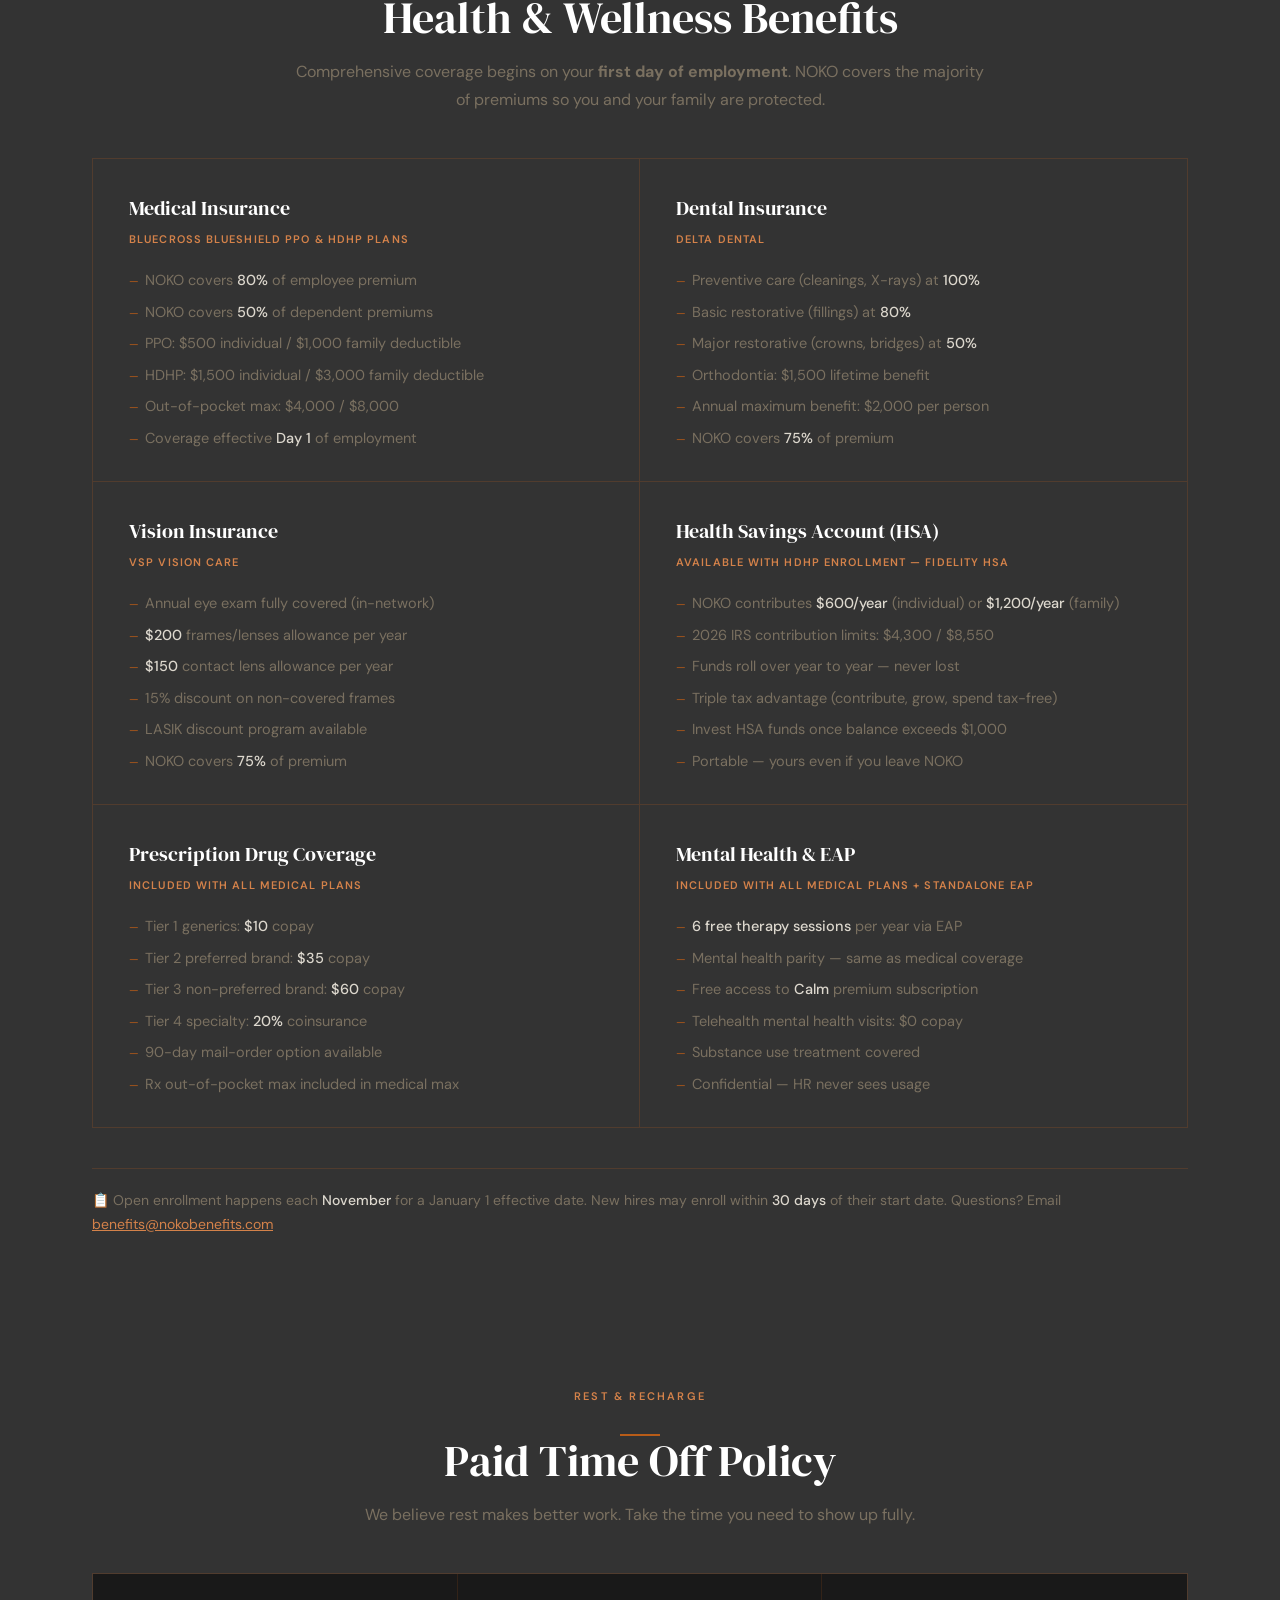
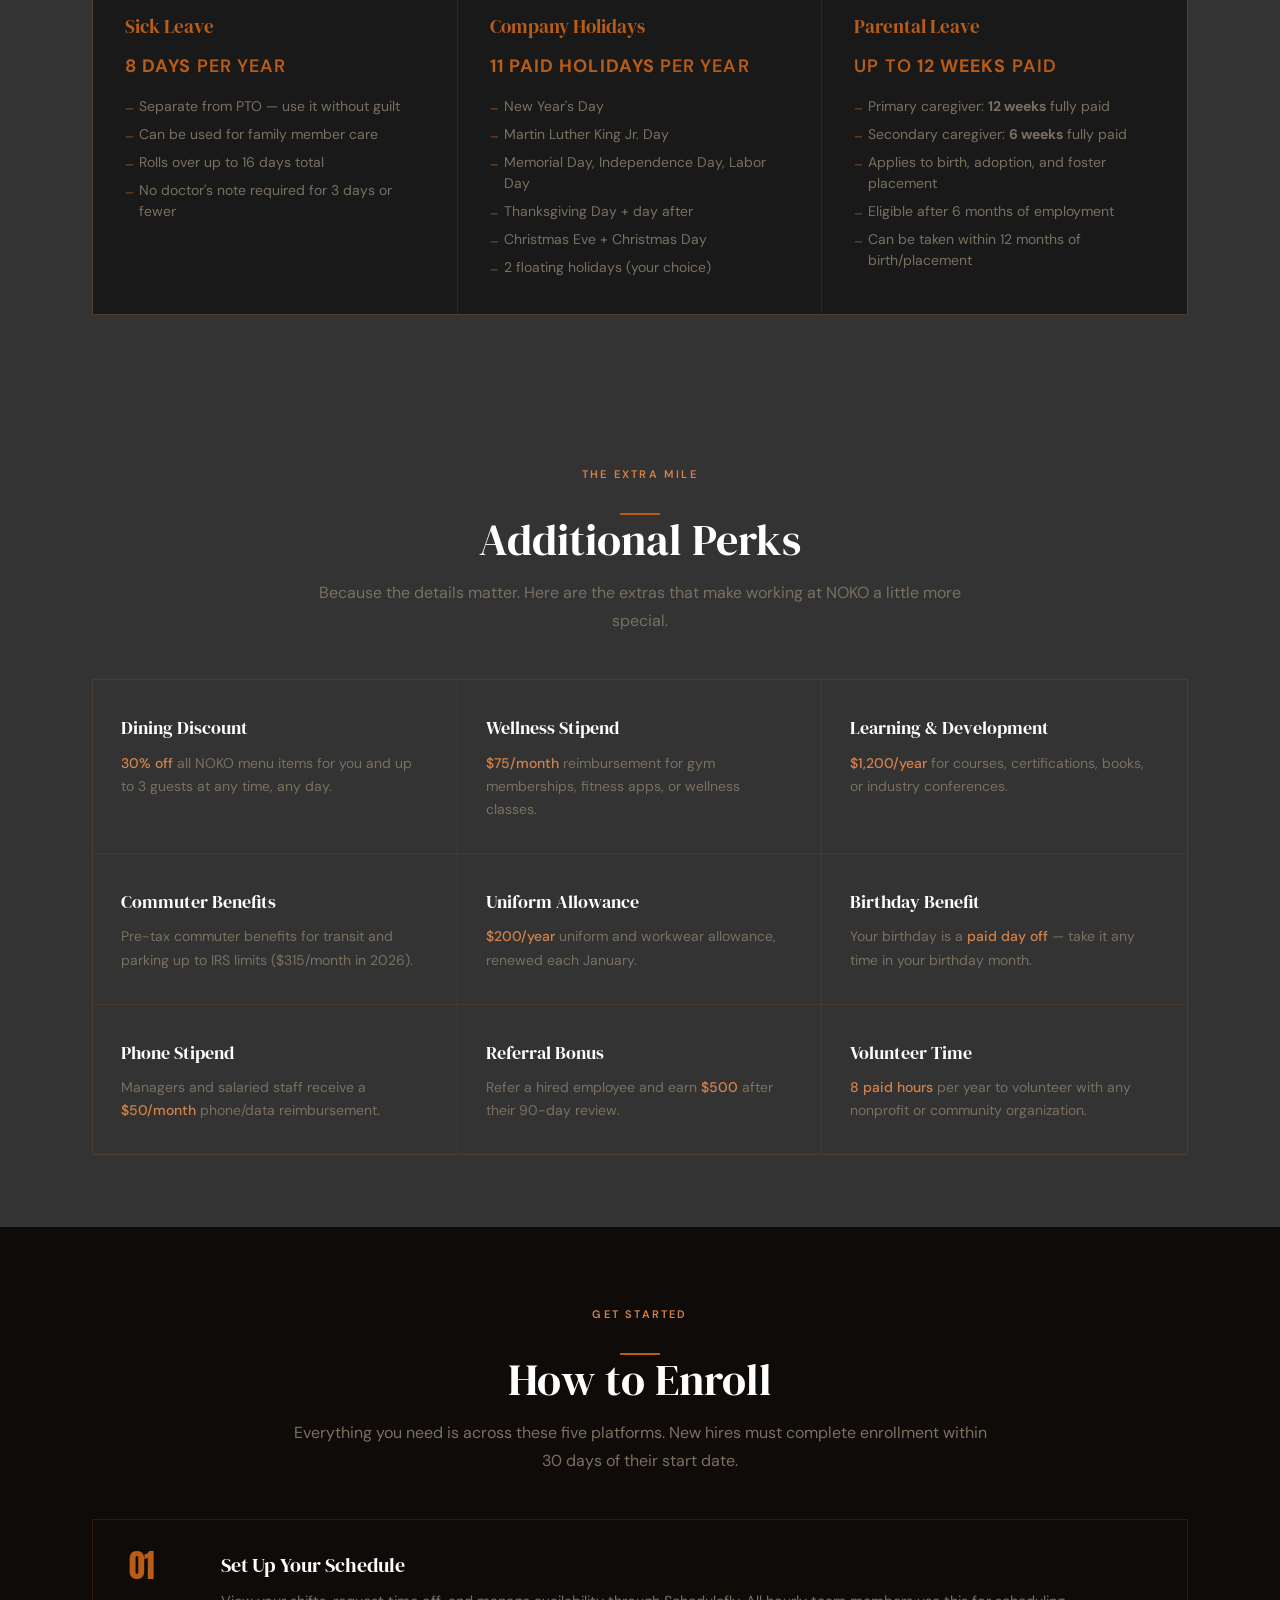
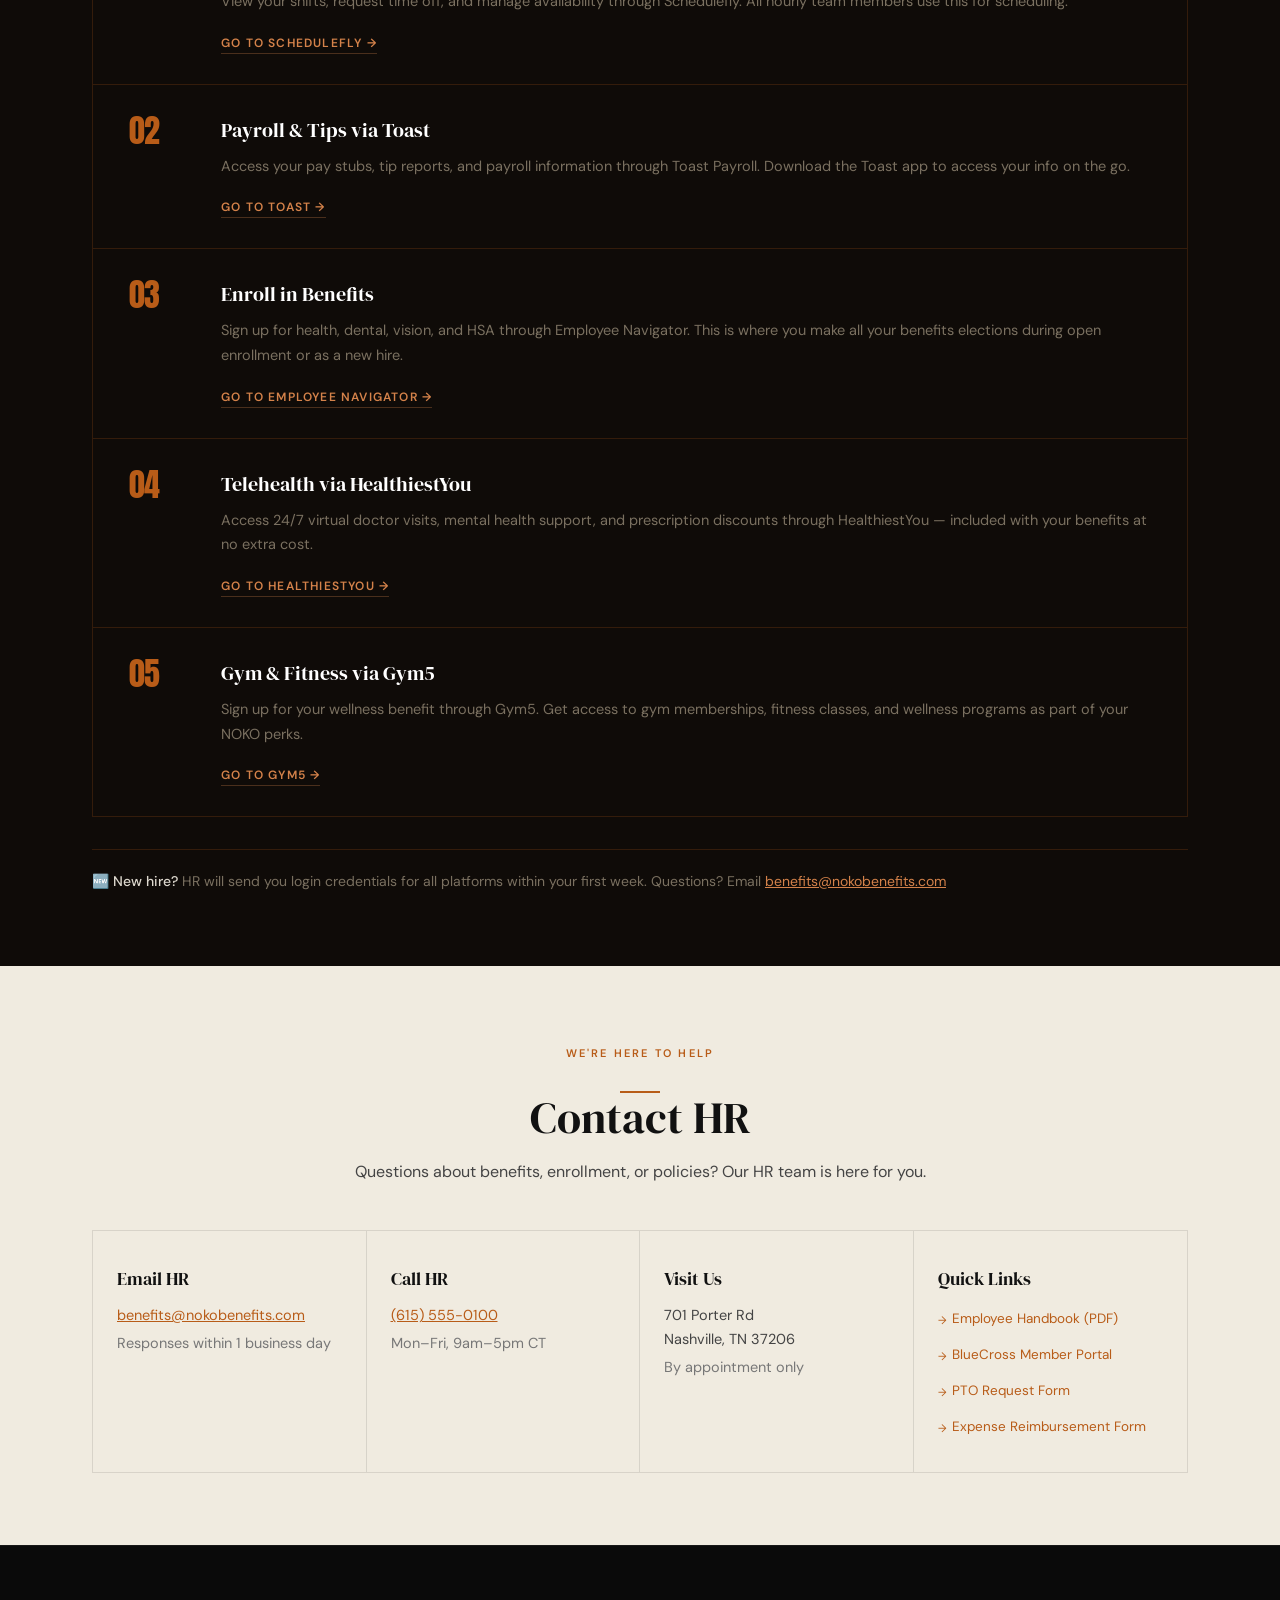
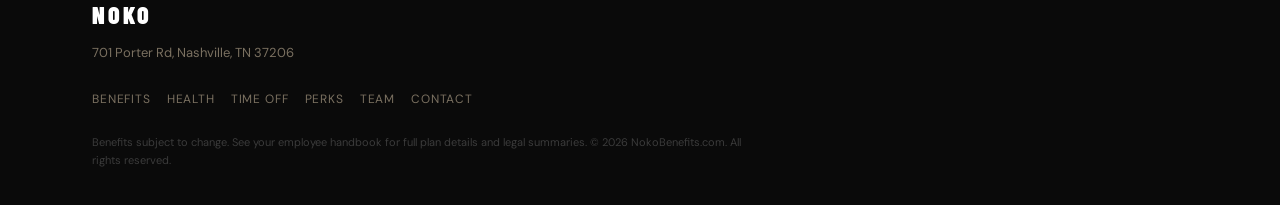
==== commit defe873d: "Use Anton font for enroll numbers to match NOKO curved condensed lettering" ====
--- a/index.html
+++ b/index.html
@@ -6,7 +6,7 @@
   <title>NokoBenefits.com — Employee Benefits</title>
   <link rel="preconnect" href="https://fonts.googleapis.com" />
   <link rel="preconnect" href="https://fonts.gstatic.com" crossorigin />
-  <link href="https://fonts.googleapis.com/css2?family=Barlow+Condensed:wght@700;800;900&family=DM+Serif+Display&family=DM+Sans:wght@300;400;500;600&display=swap" rel="stylesheet" />
+  <link href="https://fonts.googleapis.com/css2?family=Barlow+Condensed:wght@700;800;900&family=Anton&family=DM+Serif+Display&family=DM+Sans:wght@300;400;500;600&display=swap" rel="stylesheet" />
   <link rel="stylesheet" href="styles.css" />
 </head>
 <body>
--- a/styles.css
+++ b/styles.css
@@ -61,24 +61,46 @@
 .section-dark   { background: var(--dark); color: var(--text-on-dark); }
 .section-warm   { background: var(--warm-mid); }
 
-.section-health-photo,
+.section-health-photo {
+  position: relative;
+  color: var(--text-on-dark);
+  background-image: url('health2.jpg');
+  background-size: cover;
+  background-position: center;
+}
+
+@media (min-width: 769px) {
+  .section-health-photo {
+    background-attachment: fixed;
+  }
+}
+.section-health-photo::before {
+  content: '';
+  position: absolute;
+  inset: 0;
+  background: rgba(0,0,0,0.80);
+}
+.section-health-photo .container { position: relative; }
+
 .section-pto-photo {
   position: relative;
   color: var(--text-on-dark);
+  background-image: url('vacation.jpg');
   background-size: cover;
   background-position: center;
-  
-}
-.section-health-photo { background-image: url('additional.jpg'); }
-.section-pto-photo    { background-image: url('vacation.jpg'); }
-.section-health-photo::before,
+}
+
+@media (min-width: 769px) {
+  .section-pto-photo {
+    background-attachment: fixed;
+  }
+}
 .section-pto-photo::before {
   content: '';
   position: absolute;
   inset: 0;
   background: rgba(0,0,0,0.80);
 }
-.section-health-photo .container,
 .section-pto-photo .container { position: relative; }
 
 .section-benefits-photo {
@@ -87,7 +109,12 @@
   background-image: url('mg4690_900xx5689-3200-0-455.jpg');
   background-size: cover;
   background-position: center;
-  
+}
+
+@media (min-width: 769px) {
+  .section-benefits-photo {
+    background-attachment: fixed;
+  }
 }
 .section-benefits-photo::before {
   content: '';
@@ -156,7 +183,7 @@
   display: inline-block;
   padding: 13px 28px;
   font-family: var(--font-body);
-  font-size: 13px;
+  font-size: 18px;
   font-weight: 600;
   letter-spacing: 0.08em;
   text-transform: uppercase;
@@ -469,13 +496,12 @@
   font-family: var(--font-serif);
   font-size: 19px;
   font-weight: 400;
-  color: var(--white);
   margin-bottom: 8px;
-  color: var(--text-dark);
+  color: var(--accent);
 }
 .pto-featured h3 { color: var(--white); }
 .pto-amount {
-  font-size: 13px;
+  font-size: 18px;
   font-weight: 600;
   letter-spacing: 0.06em;
   text-transform: uppercase;
@@ -544,7 +570,7 @@
   font-style: normal;
 }
 .pto-label {
-  font-size: 13px;
+  font-size: 18px;
   color: var(--text-muted-dark);
   line-height: 1.4;
 }
@@ -574,7 +600,7 @@
   line-height: 1;
 }
 .stat-label {
-  font-size: 13px;
+  font-size: 18px;
   color: var(--text-muted-dark);
   line-height: 1.5;
 }
@@ -589,7 +615,12 @@
   background-image: url('additional.jpg');
   background-size: cover;
   background-position: center;
-  
+}
+
+@media (min-width: 769px) {
+  .section-photo {
+    background-attachment: fixed;
+  }
 }
 .section-photo::before {
   content: '';
@@ -631,20 +662,9 @@
    HOW TO ENROLL
 ============================================== */
 .section-enroll {
-  position: relative;
+  background: var(--warm-dark);
   color: var(--text-on-dark);
-  background-image: url('enroll.jpg');
-  background-size: cover;
-  background-position: center;
-  
-}
-.section-enroll::before {
-  content: '';
-  position: absolute;
-  inset: 0;
-  background: rgba(0,0,0,0.84);
-}
-.section-enroll .container { position: relative; }
+}
 
 .enroll-steps {
   display: flex;
@@ -662,12 +682,15 @@
 }
 .enroll-step:last-child { border-bottom: none; }
 .enroll-number {
-  font-family: var(--font-heading);
-  font-weight: 900;
-  font-size: 48px;
+  font-family: 'Anton', var(--font-heading);
+  font-weight: 400;
+  font-size: 32px;
   color: var(--accent);
   line-height: 1;
-  opacity: 0.7;
+  letter-spacing: -0.02em;
+  text-transform: uppercase;
+  padding-top: 2px;
+  min-width: 40px;
 }
 .enroll-content h3 {
   font-family: var(--font-serif);
@@ -819,7 +842,7 @@
   .contact-card { border-right: none; border-bottom: 1px solid var(--rule-light); }
   .contact-card:last-child { border-bottom: none; }
   .enroll-step { grid-template-columns: 52px 1fr; gap: 20px; padding: 28px 24px; }
-  .enroll-number { font-size: 36px; }
+  .enroll-number { font-size: 13px; }
   .perks-grid { grid-template-columns: 1fr; }
   .perk-card { border-right: none !important; }
   .pto-tiers { gap: 28px; }
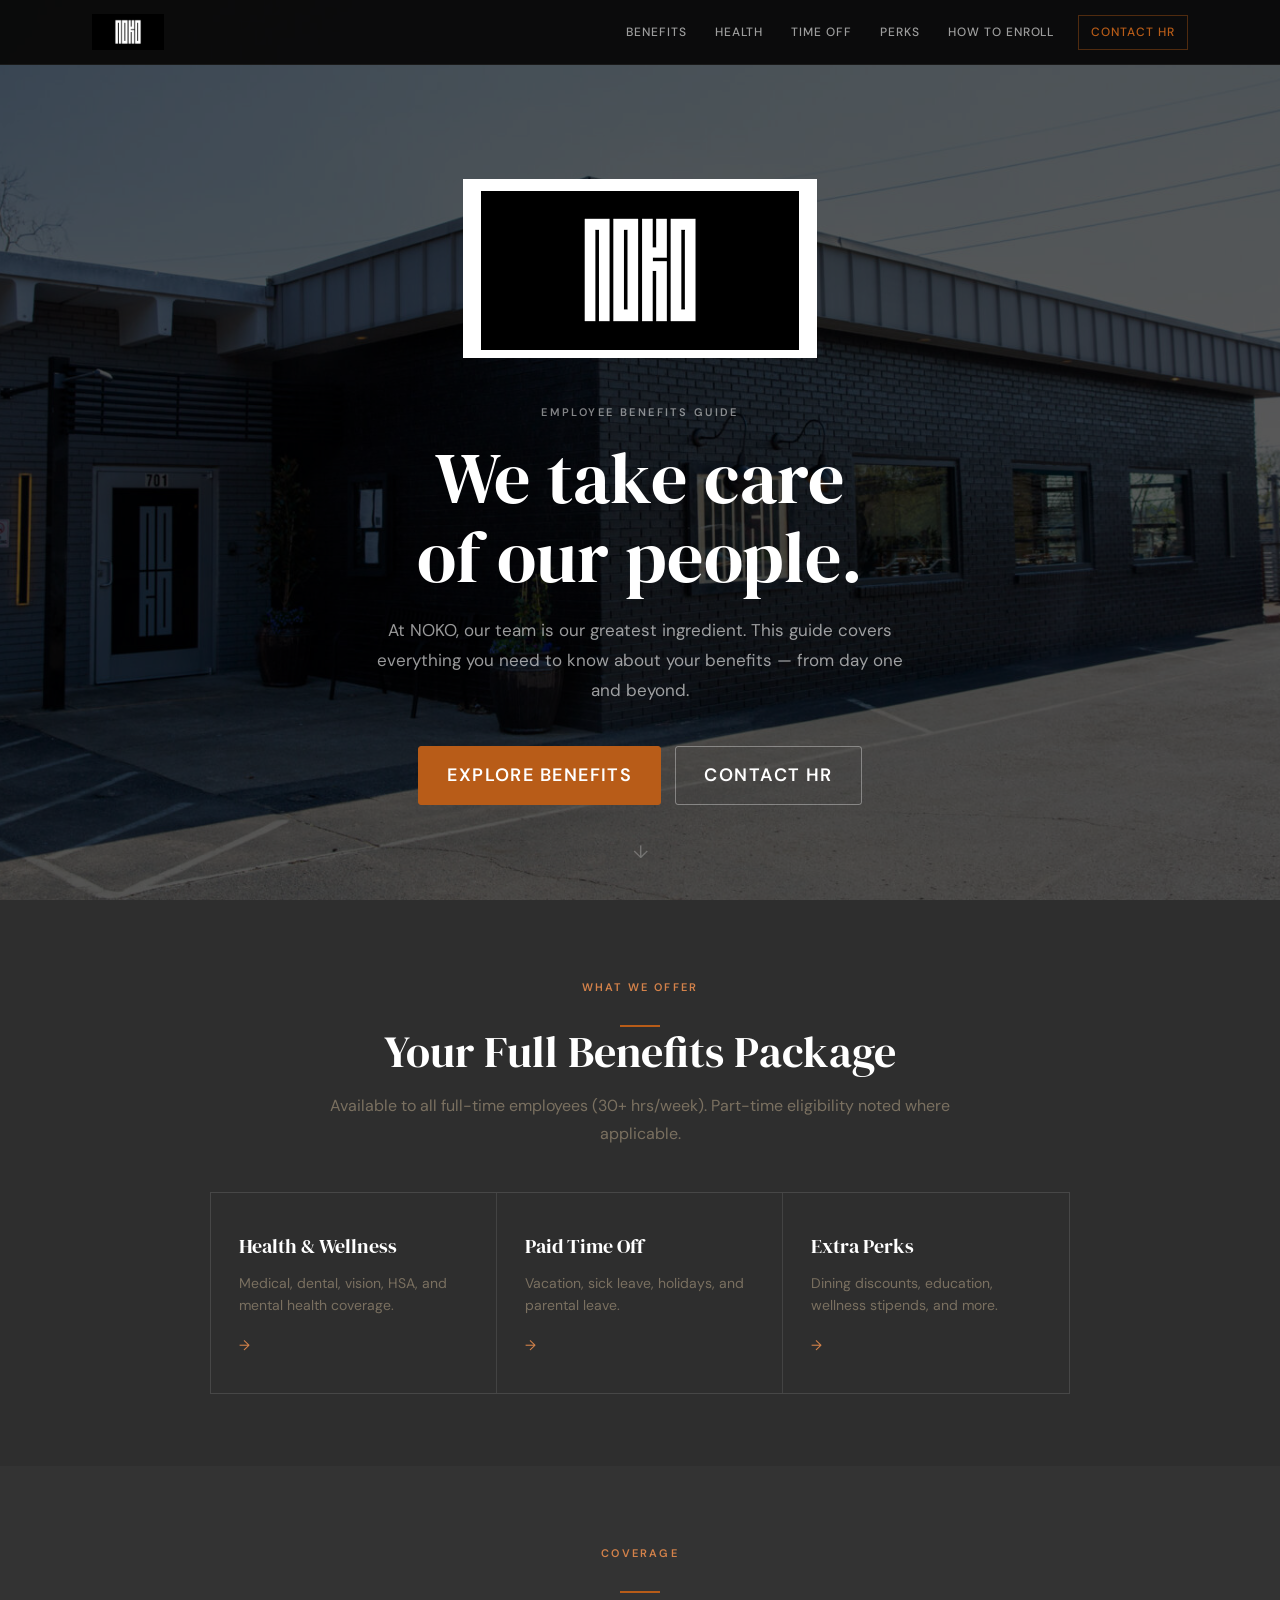
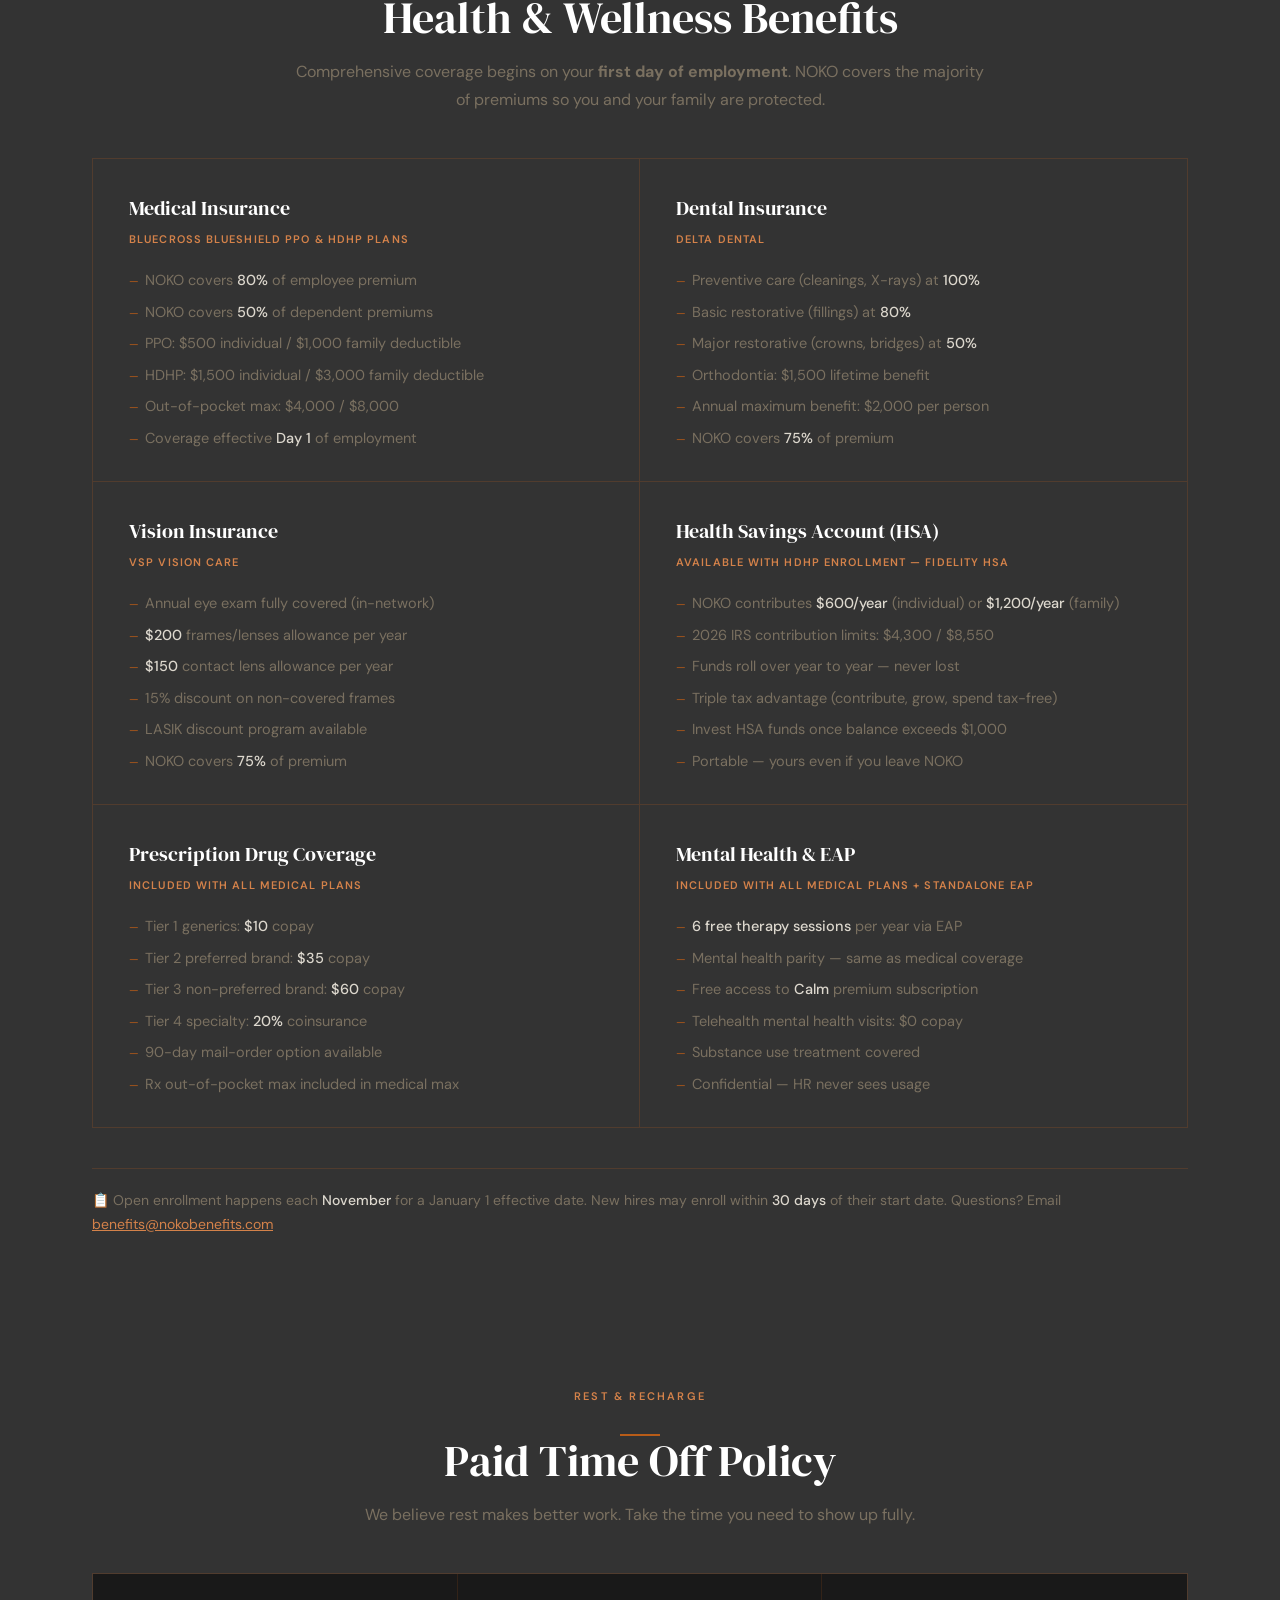
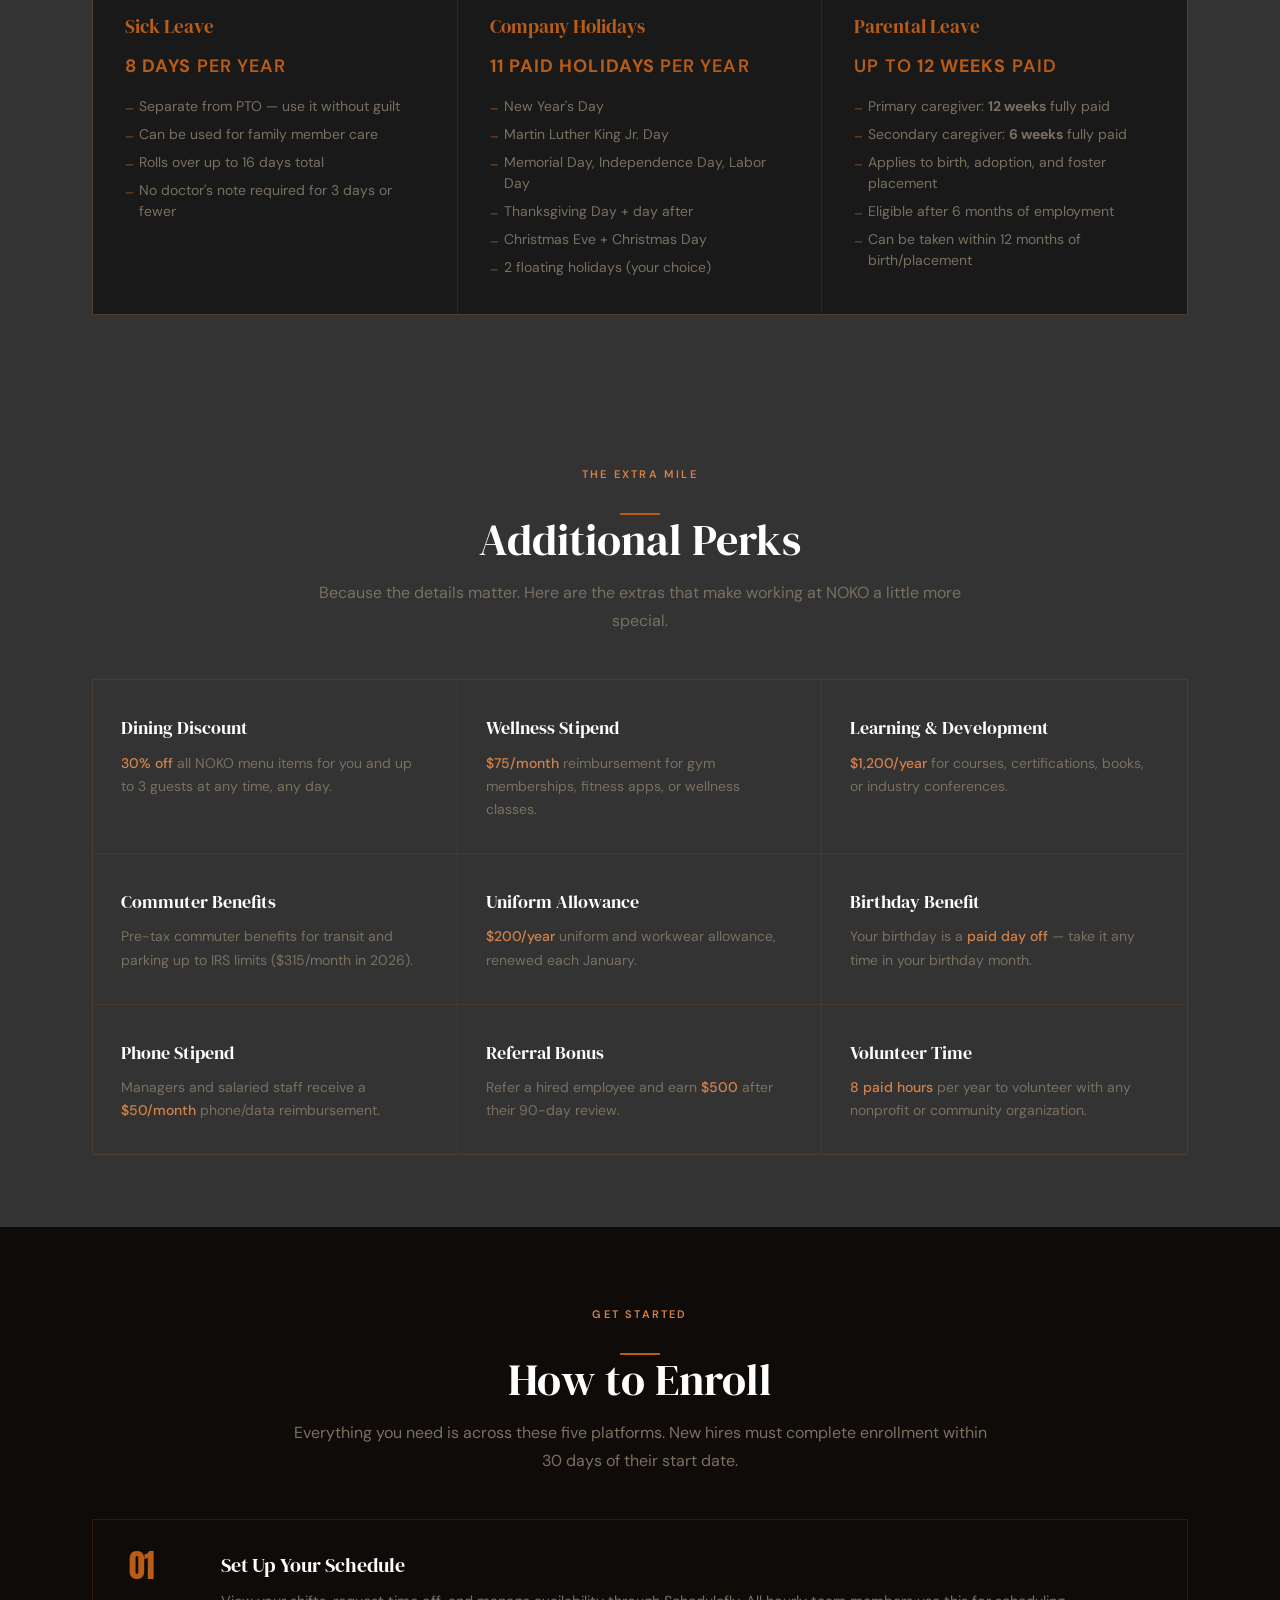
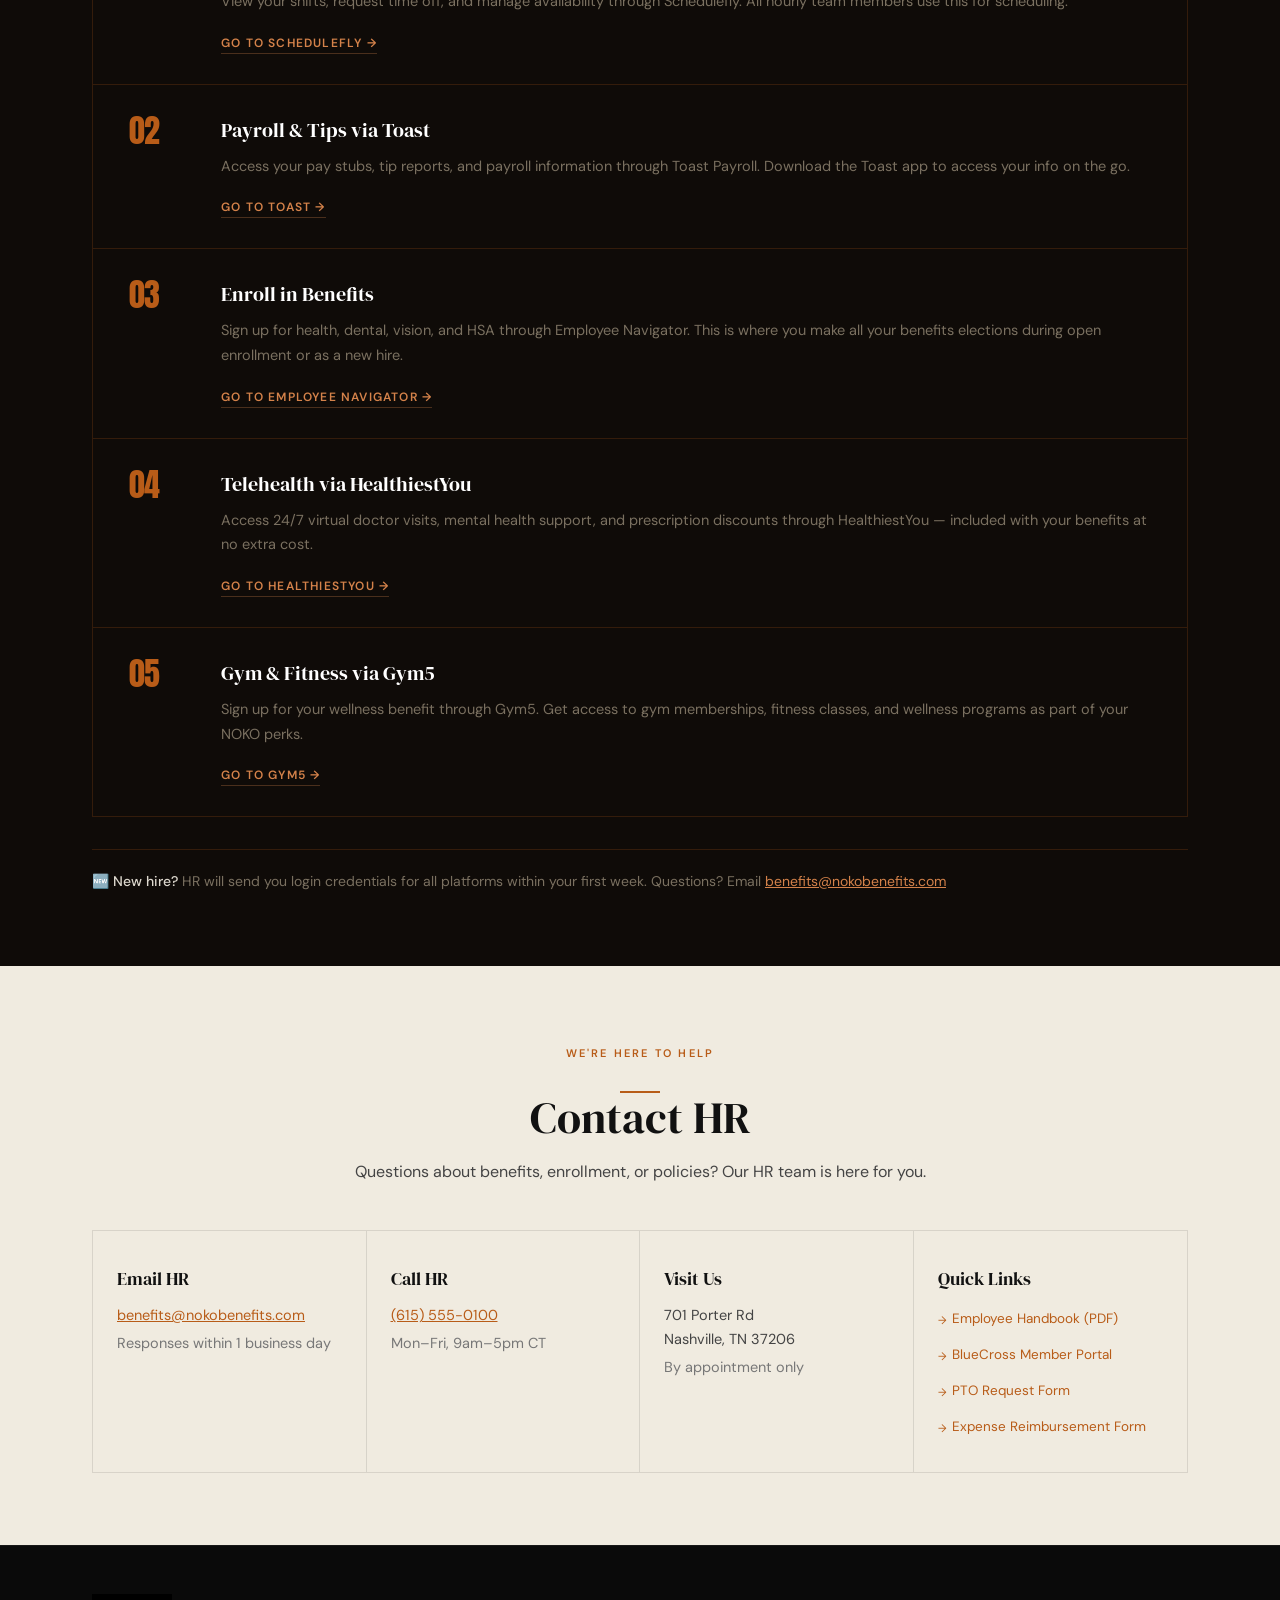
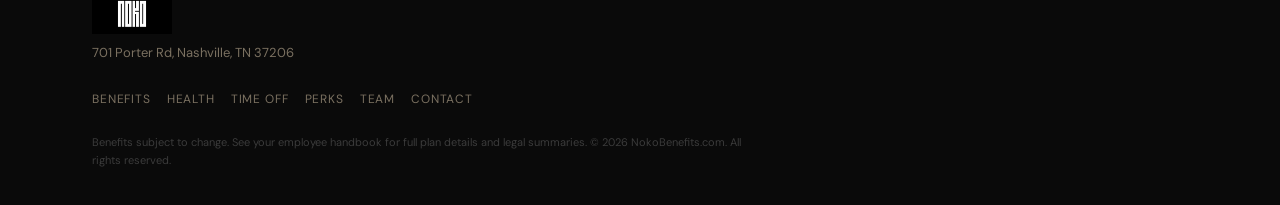
==== commit e7c96553: "Replace NOKO text with actual logo image for exact branding match" ====
--- a/index.html
+++ b/index.html
@@ -16,7 +16,7 @@
   ============================== -->
   <header class="site-header">
     <div class="container header-inner">
-      <a href="#home" class="logo">NOKO</a>
+      <a href="#home" class="logo"><img src="noko.png" alt="NOKO" class="logo-img" /></a>
       <button class="nav-toggle" aria-label="Toggle navigation" onclick="toggleNav()">
         <span></span><span></span><span></span>
       </button>
@@ -36,7 +36,7 @@
   ============================== -->
   <section id="home" class="hero">
     <div class="container hero-inner">
-      <div class="hero-logo-block">NOKO</div>
+      <div class="hero-logo-block"><img src="noko.png" alt="NOKO" class="hero-logo-img" /></div>
       <p class="hero-eyebrow">Employee Benefits Guide</p>
       <h1 class="hero-title">We take care<br />of our people.</h1>
       <p class="hero-sub">At NOKO, our team is our greatest ingredient. This guide covers everything you need to know about your benefits — from day one and beyond.</p>
@@ -428,7 +428,7 @@
   <footer class="site-footer">
     <div class="container footer-inner">
       <div class="footer-brand">
-        <span class="logo">NOKO</span>
+        <img src="noko.png" alt="NOKO" class="logo-img footer-logo-img" />
         <p>701 Porter Rd, Nashville, TN 37206</p>
       </div>
       <div class="footer-links">
--- a/styles.css
+++ b/styles.css
@@ -222,13 +222,24 @@
   height: 64px;
 }
 .logo {
-  font-family: var(--font-heading);
-  font-size: 24px;
-  font-weight: 900;
-  letter-spacing: 0.12em;
-  text-transform: uppercase;
-  color: var(--white);
   text-decoration: none;
+  display: flex;
+  align-items: center;
+}
+.logo-img {
+  height: 36px;
+  width: auto;
+  display: block;
+}
+.footer-logo-img {
+  height: 40px;
+  width: auto;
+  margin-bottom: 8px;
+}
+.hero-logo-img {
+  height: 100%;
+  width: auto;
+  display: block;
 }
 .site-nav {
   display: flex;
@@ -303,10 +314,10 @@
   display: inline-block;
   background: var(--white);
   color: var(--black);
-  font-family: var(--font-heading);
-  font-weight: 900;
+  font-family: 'Anton', var(--font-heading);
+  font-weight: 400;
   font-size: clamp(40px, 7vw, 72px);
-  letter-spacing: 0.06em;
+  letter-spacing: 0.04em;
   text-transform: uppercase;
   line-height: 1;
   padding: 12px 18px 8px;
